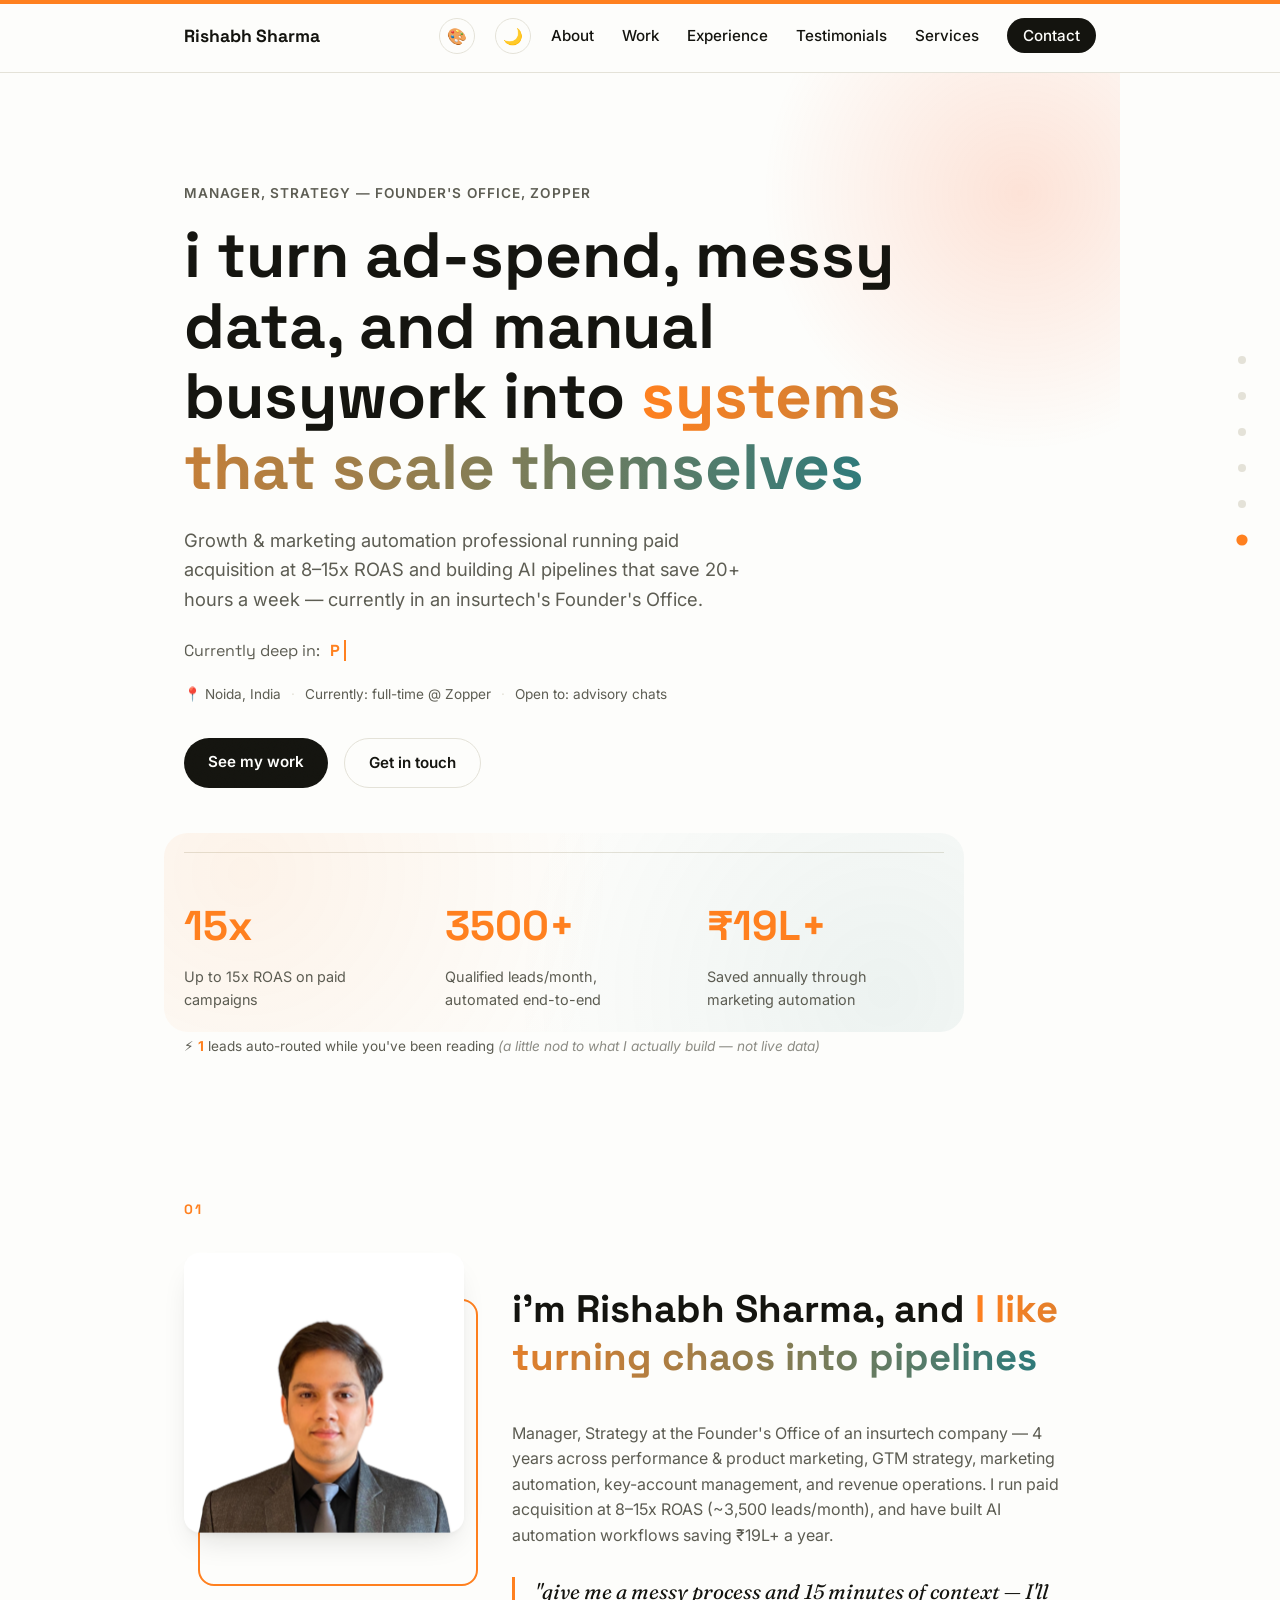
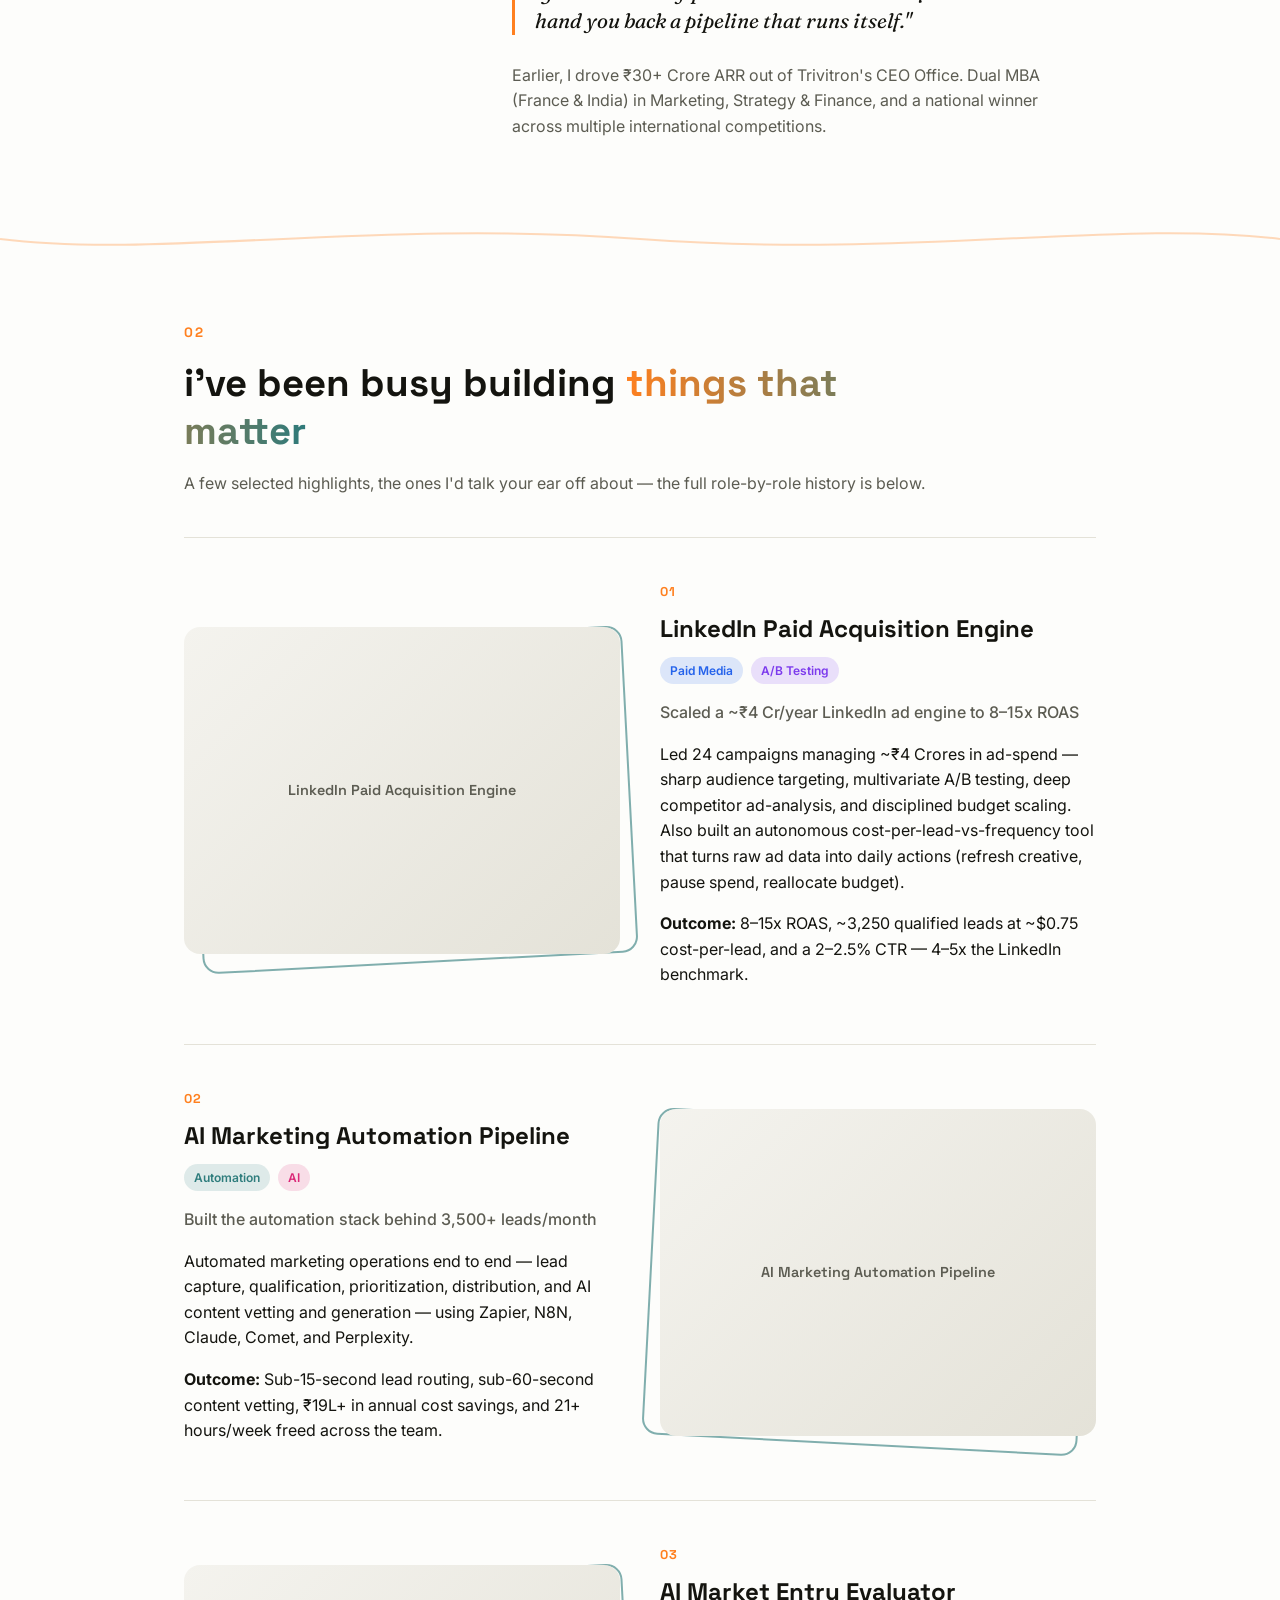
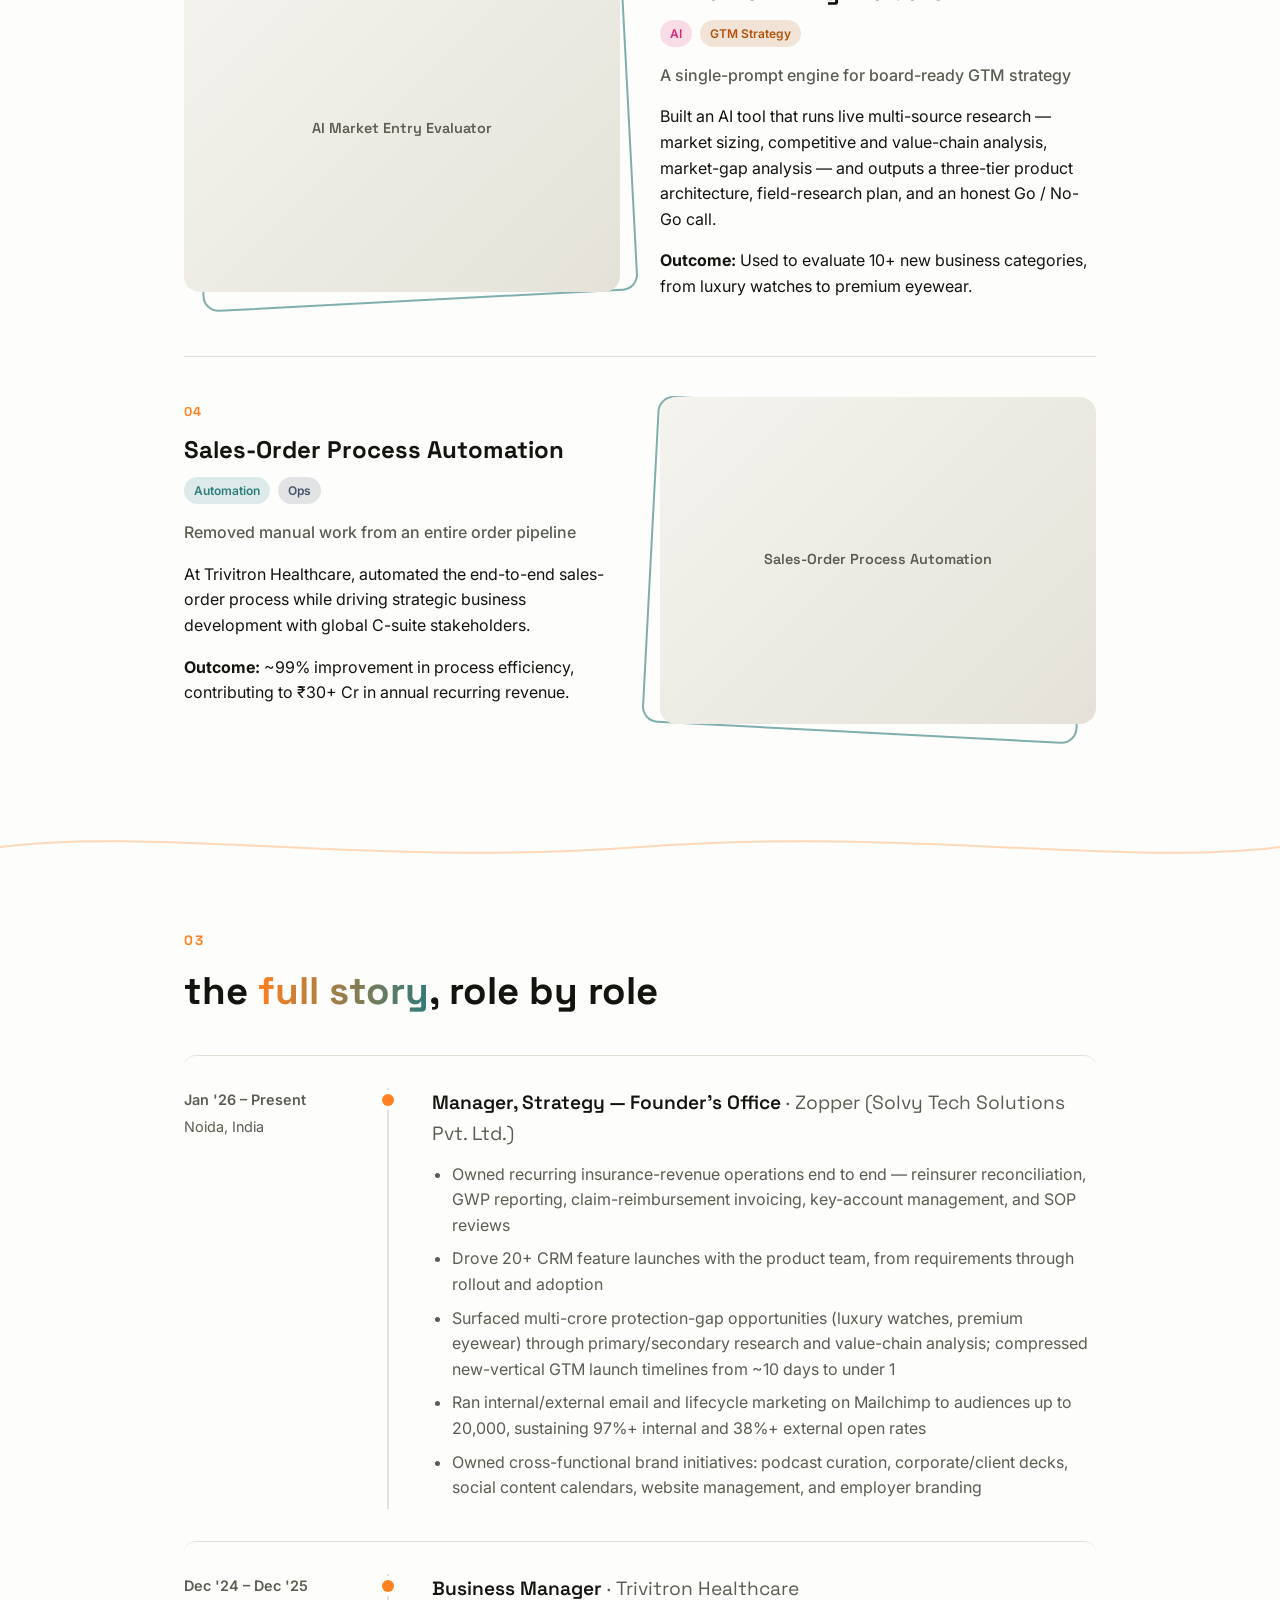
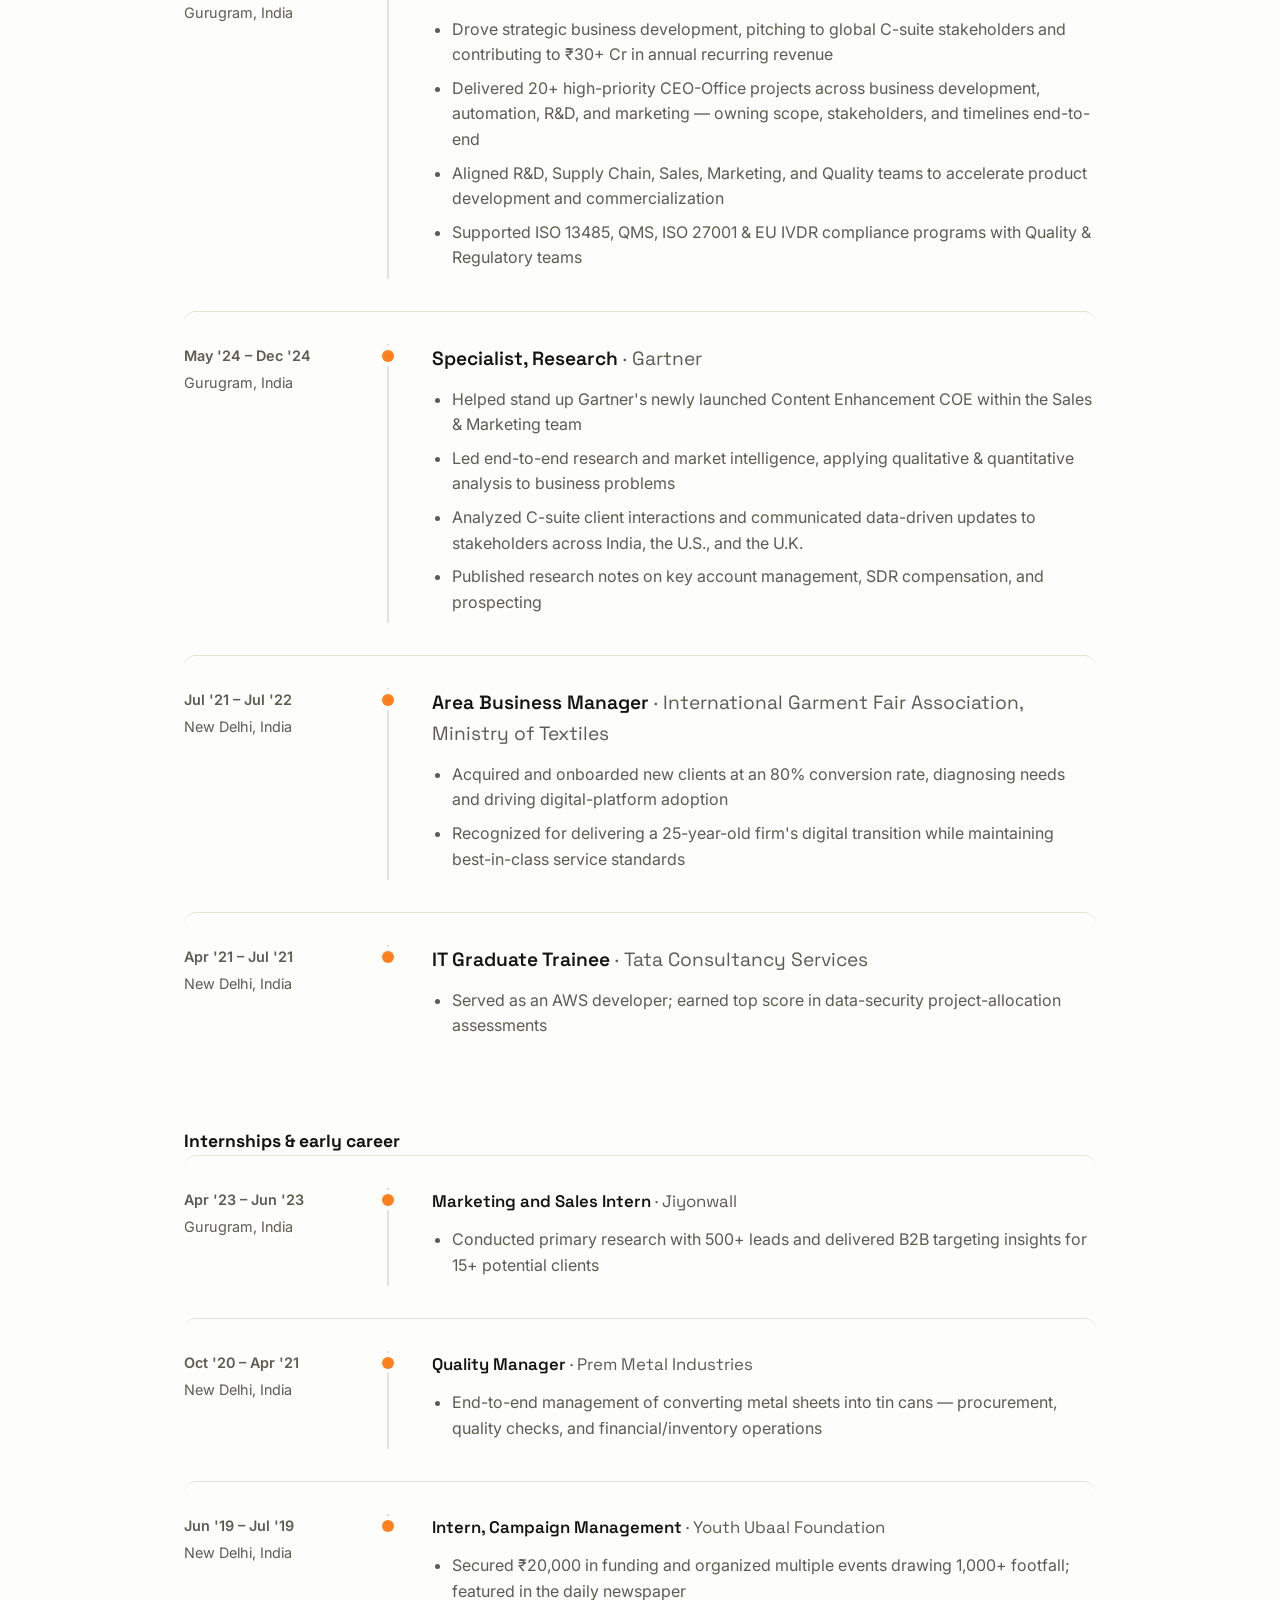
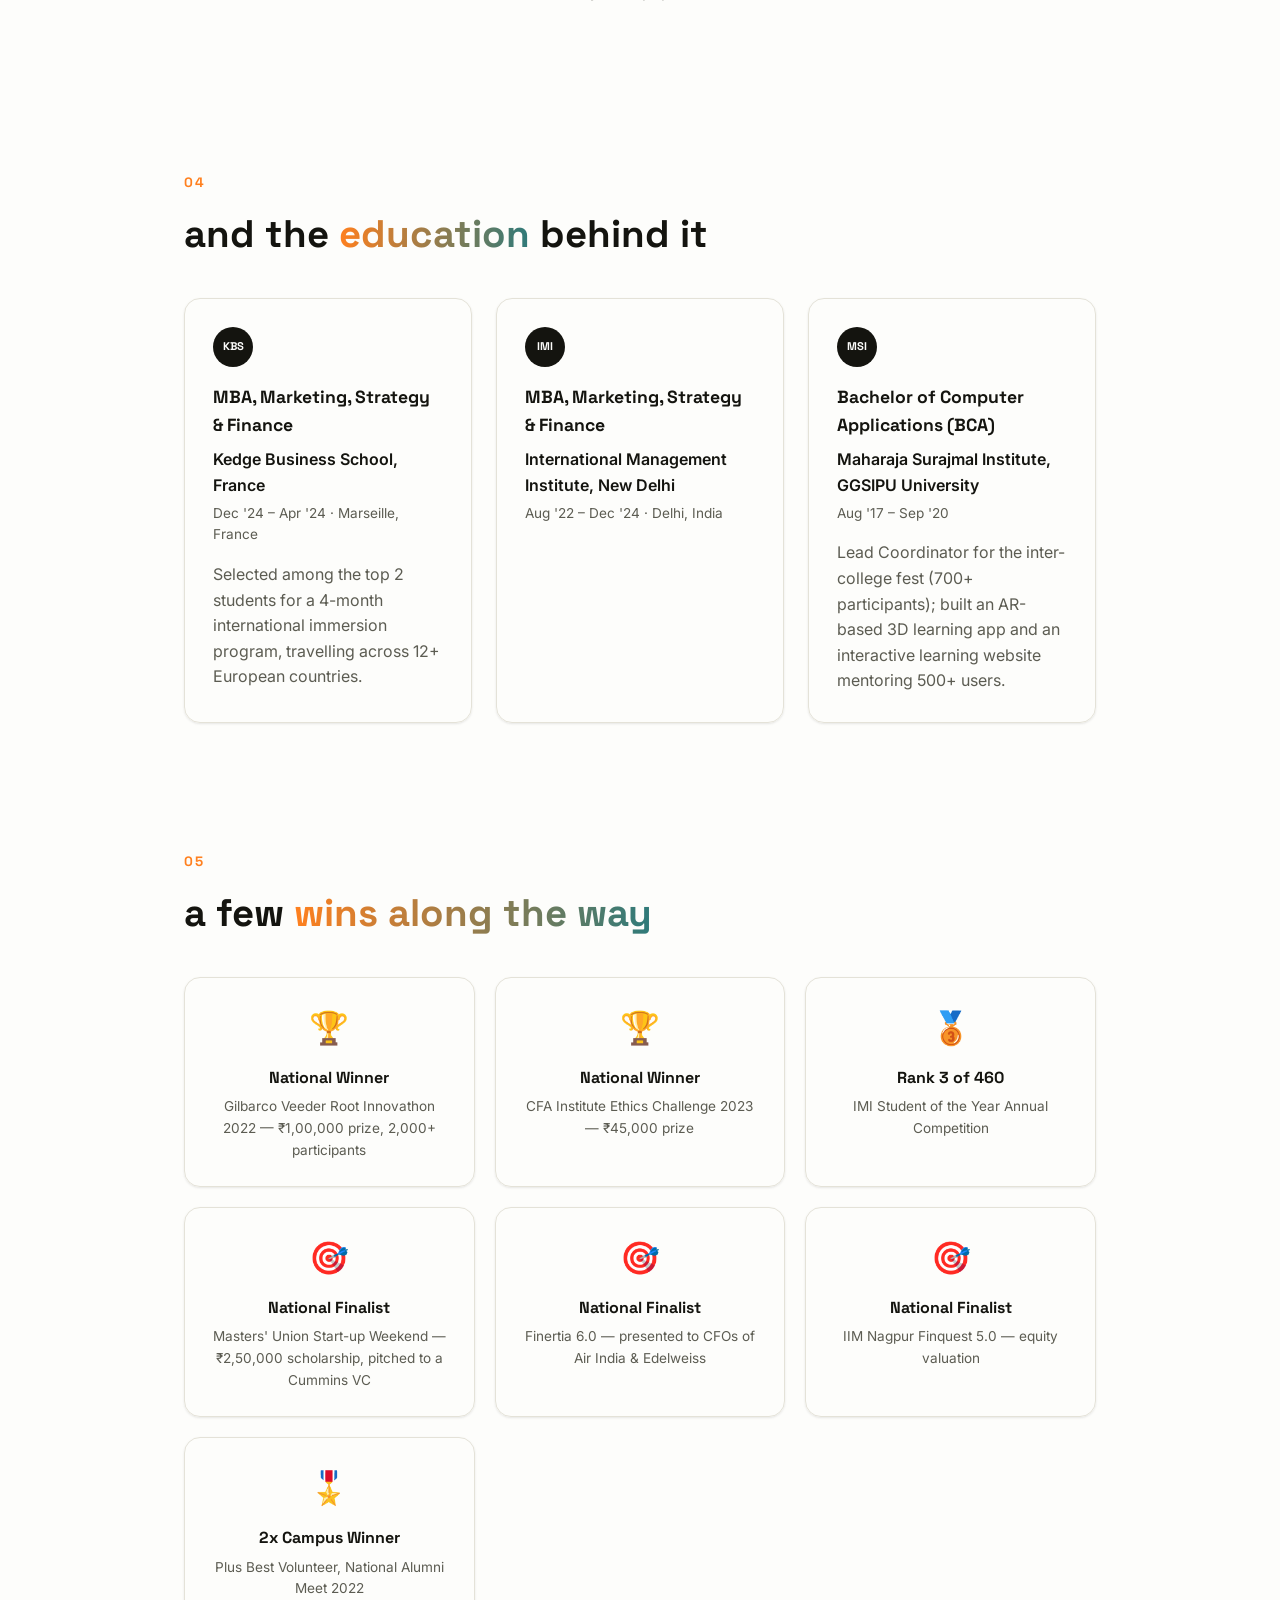
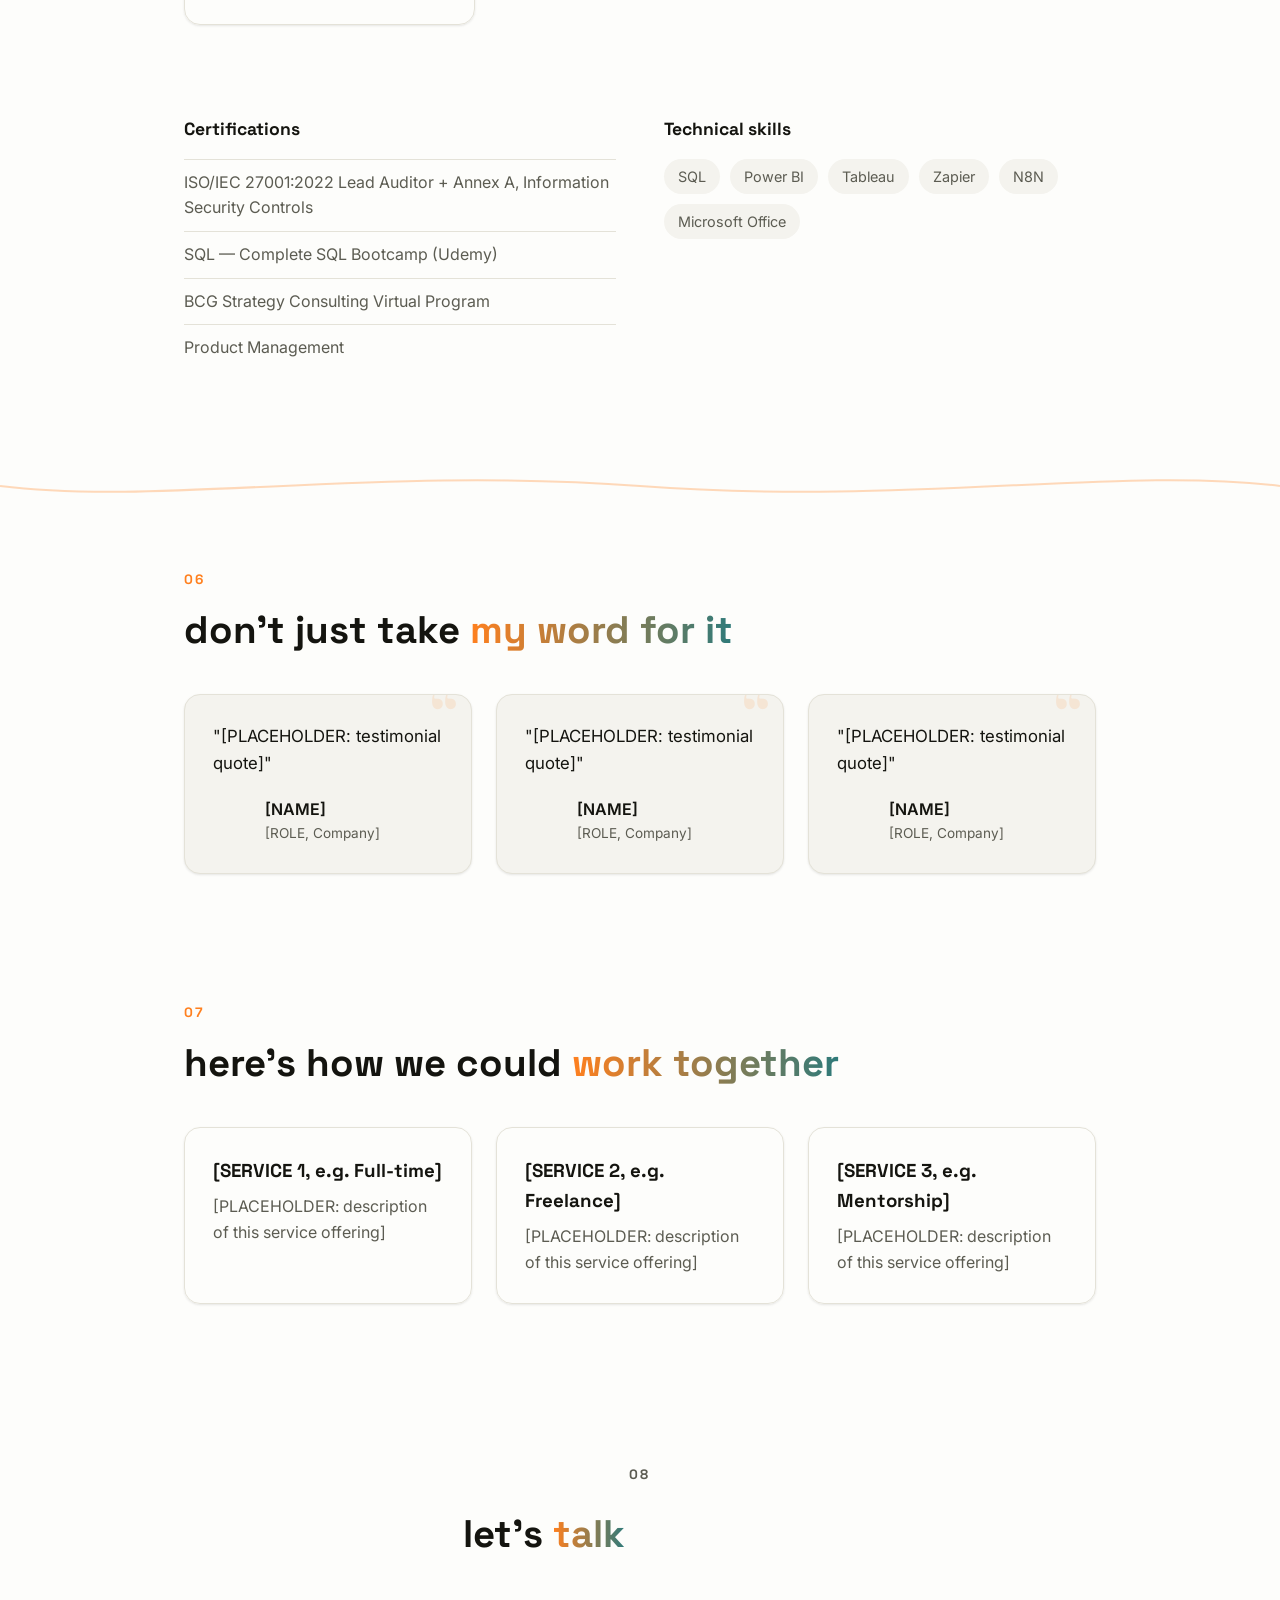
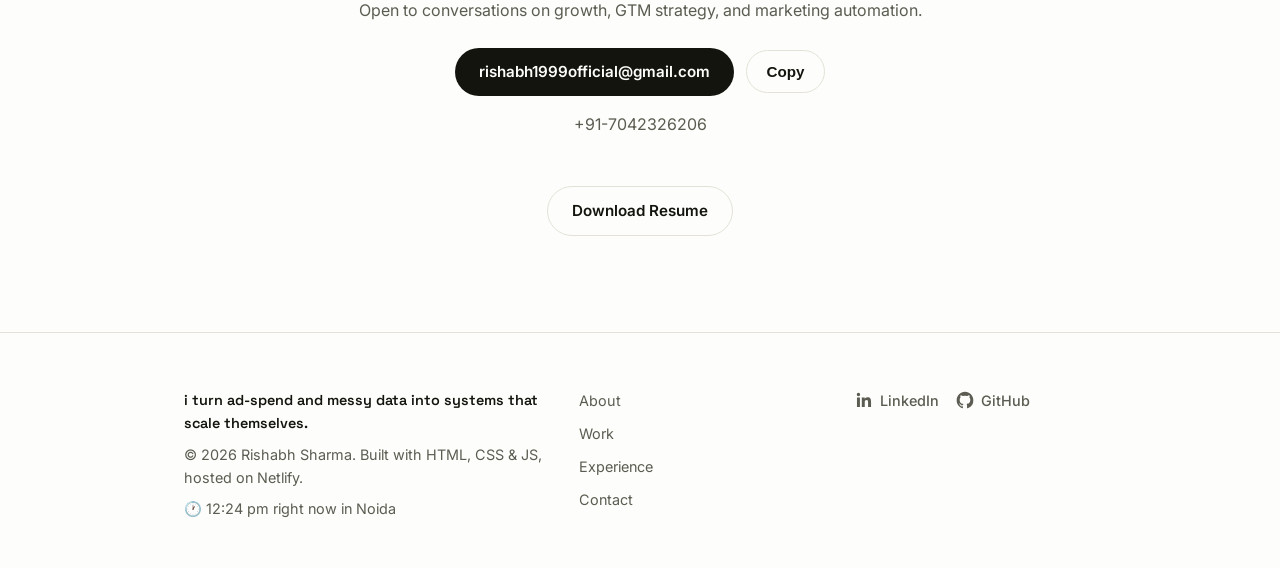
==== index.html @ 24f61a0f "30 more enhancements: mobile tap targets/backdrop/sticky CTA/carousels, desktop wide-layout/cursor-g" ====
<!DOCTYPE html>
<html lang="en">
<head>
  <meta charset="UTF-8" />
  <meta name="viewport" content="width=device-width, initial-scale=1.0" />
  <title>Rishabh Sharma — Manager, Strategy</title>
  <meta name="description" content="Growth & marketing automation professional — paid acquisition, GTM strategy, and AI automation pipelines." />
  <link rel="canonical" href="https://itisrishabhsharma.netlify.app/" />
  <meta name="theme-color" content="#14140f" />

  <meta property="og:type" content="website" />
  <meta property="og:title" content="Rishabh Sharma — Manager, Strategy" />
  <meta property="og:description" content="Growth & marketing automation professional — paid acquisition, GTM strategy, and AI automation pipelines." />
  <meta property="og:image" content="https://itisrishabhsharma.netlify.app/images/og-image.png" />
  <meta property="og:url" content="https://itisrishabhsharma.netlify.app/" />
  <meta name="twitter:card" content="summary_large_image" />
  <meta name="twitter:title" content="Rishabh Sharma — Manager, Strategy" />
  <meta name="twitter:description" content="Growth & marketing automation professional — paid acquisition, GTM strategy, and AI automation pipelines." />
  <meta name="twitter:image" content="https://itisrishabhsharma.netlify.app/images/og-image.png" />

  <link rel="icon" type="image/png" href="images/favicon.png" />
  <link rel="preconnect" href="https://fonts.googleapis.com" />
  <link rel="preconnect" href="https://fonts.gstatic.com" crossorigin />
  <link href="https://fonts.googleapis.com/css2?family=Space+Grotesk:wght@400;500;700&family=Inter:wght@400;500;600&family=Fraunces:ital,wght@1,500&display=swap" rel="stylesheet" />
  <link rel="stylesheet" href="css/styles.css" />

  <script type="application/ld+json">
  {
    "@context": "https://schema.org",
    "@type": "Person",
    "name": "Rishabh Sharma",
    "jobTitle": "Manager, Strategy",
    "url": "https://itisrishabhsharma.netlify.app/",
    "image": "https://itisrishabhsharma.netlify.app/images/profile.png",
    "email": "mailto:rishabh1999official@gmail.com",
    "sameAs": [
      "https://www.linkedin.com/in/itisrishabhsharma",
      "https://github.com/it-is-rishabhsharma"
    ],
    "worksFor": {
      "@type": "Organization",
      "name": "Zopper"
    },
    "alumniOf": [
      { "@type": "CollegeOrUniversity", "name": "Kedge Business School" },
      { "@type": "CollegeOrUniversity", "name": "International Management Institute, New Delhi" }
    ]
  }
  </script>
</head>
<body>
  <a href="#top" class="skip-link">Skip to content</a>
  <div class="brand-stripe" aria-hidden="true"></div>
  <div class="scroll-progress" id="scrollProgress"></div>
  <div class="nav-backdrop" id="navBackdrop"></div>
  <div class="toast" id="toast" role="status" aria-live="polite"></div>

  <nav class="side-nav" aria-label="Section shortcuts">
    <a href="#about" data-side-dot data-nav-link aria-label="About"><span></span></a>
    <a href="#work" data-side-dot data-nav-link aria-label="Work"><span></span></a>
    <a href="#experience" data-side-dot data-nav-link aria-label="Experience"><span></span></a>
    <a href="#testimonials" data-side-dot data-nav-link aria-label="Testimonials"><span></span></a>
    <a href="#services" data-side-dot data-nav-link aria-label="Services"><span></span></a>
    <a href="#contact" data-side-dot data-nav-link aria-label="Contact"><span></span></a>
  </nav>

  <header class="site-header">
    <nav class="nav container">
      <a href="#top" class="nav__logo">Rishabh Sharma</a>
      <div class="nav__right">
        <button class="palette-toggle" id="paletteToggle" aria-label="Switch color palette">🎨</button>
        <button class="theme-toggle" id="themeToggle" aria-label="Toggle dark mode">🌙</button>
        <button class="nav__toggle" id="navToggle" aria-label="Toggle menu" aria-expanded="false">
          <span></span><span></span><span></span>
        </button>
        <ul class="nav__links" id="navLinks">
          <li><a href="#about" data-nav-link data-preview="Who I am, in short">About</a></li>
          <li><a href="#work" data-nav-link data-preview="4 flagship case studies">Work</a></li>
          <li><a href="#experience" data-nav-link data-preview="Full role-by-role history">Experience</a></li>
          <li><a href="#testimonials" data-nav-link data-preview="What people say">Testimonials</a></li>
          <li><a href="#services" data-nav-link data-preview="How we could work together">Services</a></li>
          <li><a href="#contact" class="nav__cta" data-nav-link data-preview="Let's talk">Contact</a></li>
        </ul>
      </div>
    </nav>
  </header>

  <main id="top">
    <!-- HERO -->
    <section class="hero container">
      <div class="hero__blob" id="heroBlob" aria-hidden="true"></div>

      <p class="hero__eyebrow reveal">Manager, Strategy — Founder's Office, Zopper</p>
      <h1 class="hero__headline reveal">
        i turn ad-spend, messy data, and manual busywork into <span class="highlight">systems that scale themselves</span>
      </h1>
      <p class="hero__subtext reveal">Growth & marketing automation professional running paid acquisition at 8–15x ROAS and building AI pipelines that save 20+ hours a week — currently in an insurtech's Founder's Office.</p>

      <p class="hero__rotator reveal">
        <span class="hero__rotator-label">Currently deep in:</span>
        <span class="hero__rotator-word" id="rotatorWord">GTM Strategy</span>
      </p>

      <p class="quick-facts reveal">
        <span>📍 Noida, India</span>
        <span>Currently: full-time @ Zopper</span>
        <span>Open to: advisory chats</span>
      </p>

      <div class="hero__cta-row reveal">
        <a href="#work" class="btn btn--primary">See my work</a>
        <a href="#contact" class="btn btn--ghost">Get in touch</a>
      </div>

      <div class="stats reveal">
        <div class="stat-tile">
          <p class="stat-tile__value"><span data-count-to="15" data-prefix="" data-suffix="x">0x</span></p>
          <p class="stat-tile__label">Up to 15x ROAS on paid campaigns</p>
        </div>
        <div class="stat-tile">
          <p class="stat-tile__value"><span data-count-to="3500" data-prefix="" data-suffix="+">0+</span></p>
          <p class="stat-tile__label">Qualified leads/month, automated end-to-end</p>
        </div>
        <div class="stat-tile">
          <p class="stat-tile__value"><span data-count-to="19" data-prefix="₹" data-suffix="L+">₹0L+</span></p>
          <p class="stat-tile__label">Saved annually through marketing automation</p>
        </div>
      </div>

      <p class="live-counter reveal">⚡ <span id="liveCounterValue">0</span> leads auto-routed while you've been reading <span class="live-counter__note">(a little nod to what I actually build — not live data)</span></p>
    </section>

    <!-- ABOUT -->
    <section id="about" class="about container">
      <p class="section-number reveal">01</p>
      <div class="about__photo reveal">
        <img src="images/profile.png" alt="Rishabh Sharma" fetchpriority="high" />
      </div>
      <div class="about__text reveal">
        <h2 class="section-heading">i'm Rishabh Sharma, and <span class="highlight">I like turning chaos into pipelines</span></h2>
        <p>Manager, Strategy at the Founder's Office of an insurtech company — 4 years across performance & product marketing, GTM strategy, marketing automation, key-account management, and revenue operations. I run paid acquisition at 8–15x ROAS (~3,500 leads/month), and have built AI automation workflows saving ₹19L+ a year.</p>
        <blockquote class="pull-quote">"give me a messy process and 15 minutes of context — I'll hand you back a pipeline that runs itself."</blockquote>
        <p>Earlier, I drove ₹30+ Crore ARR out of Trivitron's CEO Office. Dual MBA (France & India) in Marketing, Strategy & Finance, and a national winner across multiple international competitions.</p>
      </div>
    </section>

    <div class="section-divider" aria-hidden="true">
      <svg viewBox="0 0 1200 40" preserveAspectRatio="none"><path d="M0,20 C150,40 350,0 600,20 C850,40 1050,0 1200,20" /></svg>
    </div>

    <!-- CASE STUDIES / WORK -->
    <section id="work" class="work container">
      <p class="section-number reveal">02</p>
      <h2 class="section-heading reveal">i've been busy building <span class="highlight">things that matter</span></h2>
      <p class="section-lead reveal">A few selected highlights, the ones I'd talk your ear off about — the full role-by-role history is below.</p>

      <article class="case-study reveal">
        <div class="case-study__media">
          <div class="media-placeholder" data-label="LinkedIn Paid Acquisition Engine">
            <img class="js-fallback-img" src="images/project-placeholder-1.jpg" alt="LinkedIn Paid Acquisition Engine" loading="lazy" decoding="async" />
          </div>
        </div>
        <div class="case-study__body">
          <span class="case-study__index">01</span>
          <h3>LinkedIn Paid Acquisition Engine</h3>
          <div class="case-study__tags">
            <span class="tag tag--paid-media">Paid Media</span>
            <span class="tag tag--testing">A/B Testing</span>
          </div>
          <p class="case-study__summary">Scaled a ~₹4 Cr/year LinkedIn ad engine to 8–15x ROAS</p>
          <p>Led 24 campaigns managing ~₹4 Crores in ad-spend — sharp audience targeting, multivariate A/B testing, deep competitor ad-analysis, and disciplined budget scaling. Also built an autonomous cost-per-lead-vs-frequency tool that turns raw ad data into daily actions (refresh creative, pause spend, reallocate budget).</p>
          <p class="case-study__outcome"><strong>Outcome:</strong> 8–15x ROAS, ~3,250 qualified leads at ~$0.75 cost-per-lead, and a 2–2.5% CTR — 4–5x the LinkedIn benchmark.</p>
        </div>
      </article>

      <article class="case-study case-study--reverse reveal">
        <div class="case-study__media">
          <div class="media-placeholder" data-label="AI Marketing Automation Pipeline">
            <img class="js-fallback-img" src="images/project-placeholder-2.jpg" alt="AI Marketing Automation Pipeline" loading="lazy" decoding="async" />
          </div>
        </div>
        <div class="case-study__body">
          <span class="case-study__index">02</span>
          <h3>AI Marketing Automation Pipeline</h3>
          <div class="case-study__tags">
            <span class="tag tag--automation">Automation</span>
            <span class="tag tag--ai">AI</span>
          </div>
          <p class="case-study__summary">Built the automation stack behind 3,500+ leads/month</p>
          <p>Automated marketing operations end to end — lead capture, qualification, prioritization, distribution, and AI content vetting and generation — using Zapier, N8N, Claude, Comet, and Perplexity.</p>
          <p class="case-study__outcome"><strong>Outcome:</strong> Sub-15-second lead routing, sub-60-second content vetting, ₹19L+ in annual cost savings, and 21+ hours/week freed across the team.</p>
        </div>
      </article>

      <article class="case-study reveal">
        <div class="case-study__media">
          <div class="media-placeholder" data-label="AI Market Entry Evaluator">
            <img class="js-fallback-img" src="images/project-placeholder-3.jpg" alt="AI Market Entry Evaluator" loading="lazy" decoding="async" />
          </div>
        </div>
        <div class="case-study__body">
          <span class="case-study__index">03</span>
          <h3>AI Market Entry Evaluator</h3>
          <div class="case-study__tags">
            <span class="tag tag--ai">AI</span>
            <span class="tag tag--gtm">GTM Strategy</span>
          </div>
          <p class="case-study__summary">A single-prompt engine for board-ready GTM strategy</p>
          <p>Built an AI tool that runs live multi-source research — market sizing, competitive and value-chain analysis, market-gap analysis — and outputs a three-tier product architecture, field-research plan, and an honest Go / No-Go call.</p>
          <p class="case-study__outcome"><strong>Outcome:</strong> Used to evaluate 10+ new business categories, from luxury watches to premium eyewear.</p>
        </div>
      </article>

      <article class="case-study case-study--reverse reveal">
        <div class="case-study__media">
          <div class="media-placeholder" data-label="Sales-Order Process Automation">
            <img class="js-fallback-img" src="images/project-placeholder-4.jpg" alt="Sales-Order Process Automation" loading="lazy" decoding="async" />
          </div>
        </div>
        <div class="case-study__body">
          <span class="case-study__index">04</span>
          <h3>Sales-Order Process Automation</h3>
          <div class="case-study__tags">
            <span class="tag tag--automation">Automation</span>
            <span class="tag tag--ops">Ops</span>
          </div>
          <p class="case-study__summary">Removed manual work from an entire order pipeline</p>
          <p>At Trivitron Healthcare, automated the end-to-end sales-order process while driving strategic business development with global C-suite stakeholders.</p>
          <p class="case-study__outcome"><strong>Outcome:</strong> ~99% improvement in process efficiency, contributing to ₹30+ Cr in annual recurring revenue.</p>
        </div>
      </article>

      <!-- Duplicate the <article class="case-study"> block above for each additional project. Add real screenshots to images/ when ready — the img src attributes above already point to project-placeholder-1 through -4.jpg -->
    </section>

    <div class="section-divider section-divider--flip" aria-hidden="true">
      <svg viewBox="0 0 1200 40" preserveAspectRatio="none"><path d="M0,20 C150,40 350,0 600,20 C850,40 1050,0 1200,20" /></svg>
    </div>

    <!-- EXPERIENCE -->
    <section id="experience" class="experience container">
      <p class="section-number reveal">03</p>
      <h2 class="section-heading reveal">the <span class="highlight">full story</span>, role by role</h2>

      <div class="timeline">
        <div class="timeline__item reveal">
          <div class="timeline__meta">
            <p class="timeline__dates">Jan '26 – Present</p>
            <p class="timeline__location">Noida, India</p>
          </div>
          <div class="timeline__track"><span class="timeline__dot"></span></div>
          <div class="timeline__body">
            <h3>Manager, Strategy — Founder's Office <span class="timeline__company">· Zopper (Solvy Tech Solutions Pvt. Ltd.)</span></h3>
            <ul>
              <li>Owned recurring insurance-revenue operations end to end — reinsurer reconciliation, GWP reporting, claim-reimbursement invoicing, key-account management, and SOP reviews</li>
              <li>Drove 20+ CRM feature launches with the product team, from requirements through rollout and adoption</li>
              <li>Surfaced multi-crore protection-gap opportunities (luxury watches, premium eyewear) through primary/secondary research and value-chain analysis; compressed new-vertical GTM launch timelines from ~10 days to under 1</li>
              <li>Ran internal/external email and lifecycle marketing on Mailchimp to audiences up to 20,000, sustaining 97%+ internal and 38%+ external open rates</li>
              <li>Owned cross-functional brand initiatives: podcast curation, corporate/client decks, social content calendars, website management, and employer branding</li>
            </ul>
          </div>
        </div>

        <div class="timeline__item reveal">
          <div class="timeline__meta">
            <p class="timeline__dates">Dec '24 – Dec '25</p>
            <p class="timeline__location">Gurugram, India</p>
          </div>
          <div class="timeline__track"><span class="timeline__dot"></span></div>
          <div class="timeline__body">
            <h3>Business Manager <span class="timeline__company">· Trivitron Healthcare</span></h3>
            <ul>
              <li>Drove strategic business development, pitching to global C-suite stakeholders and contributing to ₹30+ Cr in annual recurring revenue</li>
              <li>Delivered 20+ high-priority CEO-Office projects across business development, automation, R&D, and marketing — owning scope, stakeholders, and timelines end-to-end</li>
              <li>Aligned R&D, Supply Chain, Sales, Marketing, and Quality teams to accelerate product development and commercialization</li>
              <li>Supported ISO 13485, QMS, ISO 27001 & EU IVDR compliance programs with Quality & Regulatory teams</li>
            </ul>
          </div>
        </div>

        <div class="timeline__item reveal">
          <div class="timeline__meta">
            <p class="timeline__dates">May '24 – Dec '24</p>
            <p class="timeline__location">Gurugram, India</p>
          </div>
          <div class="timeline__track"><span class="timeline__dot"></span></div>
          <div class="timeline__body">
            <h3>Specialist, Research <span class="timeline__company">· Gartner</span></h3>
            <ul>
              <li>Helped stand up Gartner's newly launched Content Enhancement COE within the Sales & Marketing team</li>
              <li>Led end-to-end research and market intelligence, applying qualitative & quantitative analysis to business problems</li>
              <li>Analyzed C-suite client interactions and communicated data-driven updates to stakeholders across India, the U.S., and the U.K.</li>
              <li>Published research notes on key account management, SDR compensation, and prospecting</li>
            </ul>
          </div>
        </div>

        <div class="timeline__item reveal">
          <div class="timeline__meta">
            <p class="timeline__dates">Jul '21 – Jul '22</p>
            <p class="timeline__location">New Delhi, India</p>
          </div>
          <div class="timeline__track"><span class="timeline__dot"></span></div>
          <div class="timeline__body">
            <h3>Area Business Manager <span class="timeline__company">· International Garment Fair Association, Ministry of Textiles</span></h3>
            <ul>
              <li>Acquired and onboarded new clients at an 80% conversion rate, diagnosing needs and driving digital-platform adoption</li>
              <li>Recognized for delivering a 25-year-old firm's digital transition while maintaining best-in-class service standards</li>
            </ul>
          </div>
        </div>

        <div class="timeline__item reveal">
          <div class="timeline__meta">
            <p class="timeline__dates">Apr '21 – Jul '21</p>
            <p class="timeline__location">New Delhi, India</p>
          </div>
          <div class="timeline__track"><span class="timeline__dot"></span></div>
          <div class="timeline__body">
            <h3>IT Graduate Trainee <span class="timeline__company">· Tata Consultancy Services</span></h3>
            <ul>
              <li>Served as an AWS developer; earned top score in data-security project-allocation assessments</li>
            </ul>
          </div>
        </div>
      </div>

      <h3 class="timeline__subheading reveal">Internships & early career</h3>
      <div class="timeline timeline--compact">
        <div class="timeline__item reveal">
          <div class="timeline__meta">
            <p class="timeline__dates">Apr '23 – Jun '23</p>
            <p class="timeline__location">Gurugram, India</p>
          </div>
          <div class="timeline__track"><span class="timeline__dot"></span></div>
          <div class="timeline__body">
            <h3>Marketing and Sales Intern <span class="timeline__company">· Jiyonwall</span></h3>
            <ul>
              <li>Conducted primary research with 500+ leads and delivered B2B targeting insights for 15+ potential clients</li>
            </ul>
          </div>
        </div>

        <div class="timeline__item reveal">
          <div class="timeline__meta">
            <p class="timeline__dates">Oct '20 – Apr '21</p>
            <p class="timeline__location">New Delhi, India</p>
          </div>
          <div class="timeline__track"><span class="timeline__dot"></span></div>
          <div class="timeline__body">
            <h3>Quality Manager <span class="timeline__company">· Prem Metal Industries</span></h3>
            <ul>
              <li>End-to-end management of converting metal sheets into tin cans — procurement, quality checks, and financial/inventory operations</li>
            </ul>
          </div>
        </div>

        <div class="timeline__item reveal">
          <div class="timeline__meta">
            <p class="timeline__dates">Jun '19 – Jul '19</p>
            <p class="timeline__location">New Delhi, India</p>
          </div>
          <div class="timeline__track"><span class="timeline__dot"></span></div>
          <div class="timeline__body">
            <h3>Intern, Campaign Management <span class="timeline__company">· Youth Ubaal Foundation</span></h3>
            <ul>
              <li>Secured ₹20,000 in funding and organized multiple events drawing 1,000+ footfall; featured in the daily newspaper</li>
            </ul>
          </div>
        </div>
      </div>
    </section>

    <!-- EDUCATION -->
    <section id="education" class="education container">
      <p class="section-number reveal">04</p>
      <h2 class="section-heading reveal">and the <span class="highlight">education</span> behind it</h2>
      <div class="education__grid">
        <div class="education-card reveal">
          <span class="education-card__crest">KBS</span>
          <h3>MBA, Marketing, Strategy & Finance</h3>
          <p class="education-card__school">Kedge Business School, France</p>
          <p class="education-card__dates">Dec '24 – Apr '24 · Marseille, France</p>
          <p>Selected among the top 2 students for a 4-month international immersion program, travelling across 12+ European countries.</p>
        </div>
        <div class="education-card reveal">
          <span class="education-card__crest">IMI</span>
          <h3>MBA, Marketing, Strategy & Finance</h3>
          <p class="education-card__school">International Management Institute, New Delhi</p>
          <p class="education-card__dates">Aug '22 – Dec '24 · Delhi, India</p>
        </div>
        <div class="education-card reveal">
          <span class="education-card__crest">MSI</span>
          <h3>Bachelor of Computer Applications (BCA)</h3>
          <p class="education-card__school">Maharaja Surajmal Institute, GGSIPU University</p>
          <p class="education-card__dates">Aug '17 – Sep '20</p>
          <p>Lead Coordinator for the inter-college fest (700+ participants); built an AR-based 3D learning app and an interactive learning website mentoring 500+ users.</p>
        </div>
      </div>
    </section>

    <!-- ACHIEVEMENTS & CERTIFICATIONS -->
    <section id="achievements" class="achievements container">
      <p class="section-number reveal">05</p>
      <h2 class="section-heading reveal">a few <span class="highlight">wins along the way</span></h2>

      <div class="badge-grid">
        <div class="badge-card reveal">
          <span class="badge-card__icon">🏆</span>
          <p class="badge-card__title">National Winner</p>
          <p class="badge-card__desc">Gilbarco Veeder Root Innovathon 2022 — ₹1,00,000 prize, 2,000+ participants</p>
        </div>
        <div class="badge-card reveal">
          <span class="badge-card__icon">🏆</span>
          <p class="badge-card__title">National Winner</p>
          <p class="badge-card__desc">CFA Institute Ethics Challenge 2023 — ₹45,000 prize</p>
        </div>
        <div class="badge-card reveal">
          <span class="badge-card__icon">🥉</span>
          <p class="badge-card__title">Rank 3 of 460</p>
          <p class="badge-card__desc">IMI Student of the Year Annual Competition</p>
        </div>
        <div class="badge-card reveal">
          <span class="badge-card__icon">🎯</span>
          <p class="badge-card__title">National Finalist</p>
          <p class="badge-card__desc">Masters' Union Start-up Weekend — ₹2,50,000 scholarship, pitched to a Cummins VC</p>
        </div>
        <div class="badge-card reveal">
          <span class="badge-card__icon">🎯</span>
          <p class="badge-card__title">National Finalist</p>
          <p class="badge-card__desc">Finertia 6.0 — presented to CFOs of Air India & Edelweiss</p>
        </div>
        <div class="badge-card reveal">
          <span class="badge-card__icon">🎯</span>
          <p class="badge-card__title">National Finalist</p>
          <p class="badge-card__desc">IIM Nagpur Finquest 5.0 — equity valuation</p>
        </div>
        <div class="badge-card reveal">
          <span class="badge-card__icon">🎖️</span>
          <p class="badge-card__title">2x Campus Winner</p>
          <p class="badge-card__desc">Plus Best Volunteer, National Alumni Meet 2022</p>
        </div>
      </div>
      <p class="achievements__scores reveal">CAT: 92.44 percentile &nbsp;·&nbsp; NMAT: 241/360</p>

      <div class="achievements__grid achievements__grid--certs">
        <div class="reveal">
          <h3>Certifications</h3>
          <ul class="plain-list">
            <li>ISO/IEC 27001:2022 Lead Auditor + Annex A, Information Security Controls</li>
            <li>SQL — Complete SQL Bootcamp (Udemy)</li>
            <li>BCG Strategy Consulting Virtual Program</li>
            <li>Product Management</li>
          </ul>
        </div>
        <div class="reveal">
          <h3>Technical skills</h3>
          <ul class="plain-list plain-list--inline">
            <li>SQL</li><li>Power BI</li><li>Tableau</li><li>Zapier</li><li>N8N</li><li>Microsoft Office</li>
          </ul>
        </div>
      </div>
    </section>

    <div class="section-divider" aria-hidden="true">
      <svg viewBox="0 0 1200 40" preserveAspectRatio="none"><path d="M0,20 C150,40 350,0 600,20 C850,40 1050,0 1200,20" /></svg>
    </div>

    <!-- TESTIMONIALS -->
    <section id="testimonials" class="testimonials container">
      <p class="section-number reveal">06</p>
      <h2 class="section-heading reveal">don't just take <span class="highlight">my word for it</span></h2>
      <div class="testimonials__grid">
        <div class="testimonial-card reveal">
          <p class="testimonial-card__quote">"[PLACEHOLDER: testimonial quote]"</p>
          <div class="testimonial-card__author">
            <img class="js-fallback-img" src="images/avatar-placeholder-1.jpg" alt="[NAME]" loading="lazy" decoding="async" />
            <div>
              <p class="testimonial-card__name">[NAME]</p>
              <p class="testimonial-card__role">[ROLE, Company]</p>
            </div>
          </div>
        </div>
        <div class="testimonial-card reveal">
          <p class="testimonial-card__quote">"[PLACEHOLDER: testimonial quote]"</p>
          <div class="testimonial-card__author">
            <img class="js-fallback-img" src="images/avatar-placeholder-2.jpg" alt="[NAME]" loading="lazy" decoding="async" />
            <div>
              <p class="testimonial-card__name">[NAME]</p>
              <p class="testimonial-card__role">[ROLE, Company]</p>
            </div>
          </div>
        </div>
        <div class="testimonial-card reveal">
          <p class="testimonial-card__quote">"[PLACEHOLDER: testimonial quote]"</p>
          <div class="testimonial-card__author">
            <img class="js-fallback-img" src="images/avatar-placeholder-3.jpg" alt="[NAME]" loading="lazy" decoding="async" />
            <div>
              <p class="testimonial-card__name">[NAME]</p>
              <p class="testimonial-card__role">[ROLE, Company]</p>
            </div>
          </div>
        </div>
        <!-- Duplicate .testimonial-card for each additional testimonial -->
      </div>
    </section>

    <!-- SERVICES (delete this section if N/A) -->
    <section id="services" class="services container">
      <p class="section-number reveal">07</p>
      <h2 class="section-heading reveal">here's how we could <span class="highlight">work together</span></h2>
      <div class="services__grid">
        <div class="service-card reveal">
          <h3>[SERVICE 1, e.g. Full-time]</h3>
          <p>[PLACEHOLDER: description of this service offering]</p>
        </div>
        <div class="service-card reveal">
          <h3>[SERVICE 2, e.g. Freelance]</h3>
          <p>[PLACEHOLDER: description of this service offering]</p>
        </div>
        <div class="service-card reveal">
          <h3>[SERVICE 3, e.g. Mentorship]</h3>
          <p>[PLACEHOLDER: description of this service offering]</p>
        </div>
      </div>
    </section>

    <!-- CONTACT -->
    <section id="contact" class="contact container">
      <p class="section-number reveal">08</p>
      <h2 class="section-heading reveal">let's <span class="highlight">talk</span></h2>
      <p class="reveal">Open to conversations on growth, GTM strategy, and marketing automation.</p>
      <div class="contact__actions reveal">
        <a href="mailto:rishabh1999official@gmail.com" class="btn btn--primary" id="contactEmail">rishabh1999official@gmail.com</a>
        <button class="copy-btn" id="copyEmailBtn" type="button" aria-label="Copy email address" data-email="rishabh1999official@gmail.com">Copy</button>
      </div>
      <p class="reveal" style="margin-top: 16px;">+91-7042326206</p>
      <a href="resume.pdf" class="btn btn--ghost reveal" style="margin-top: 24px;" download>Download Resume</a>
    </section>
  </main>

  <footer class="site-footer">
    <div class="container site-footer__grid">
      <div class="site-footer__brand">
        <p class="site-footer__tagline" id="footerTagline">i turn ad-spend and messy data into systems that scale themselves.</p>
        <p>&copy; <span id="year"></span> Rishabh Sharma. Built with HTML, CSS &amp; JS, hosted on Netlify.</p>
        <p class="footer-clock">🕐 <span id="footerClock">--:--</span> right now in Noida</p>
      </div>
      <ul class="site-footer__links">
        <li><a href="#about" data-nav-link>About</a></li>
        <li><a href="#work" data-nav-link>Work</a></li>
        <li><a href="#experience" data-nav-link>Experience</a></li>
        <li><a href="#contact" data-nav-link>Contact</a></li>
      </ul>
      <ul class="social-links">
        <li>
          <a href="https://www.linkedin.com/in/itisrishabhsharma" target="_blank" rel="noopener" aria-label="LinkedIn">
            <svg viewBox="0 0 24 24" width="20" height="20" fill="currentColor" aria-hidden="true"><path d="M20.45 20.45h-3.55v-5.57c0-1.33-.02-3.03-1.85-3.03-1.85 0-2.14 1.44-2.14 2.94v5.66H9.36V9h3.41v1.56h.05c.48-.9 1.64-1.85 3.38-1.85 3.6 0 4.27 2.37 4.27 5.46v6.28zM5.34 7.43a2.06 2.06 0 1 1 0-4.12 2.06 2.06 0 0 1 0 4.12zM7.12 20.45H3.56V9h3.56v11.45z"/></svg>
            <span>LinkedIn</span>
          </a>
        </li>
        <li>
          <a href="https://github.com/it-is-rishabhsharma" target="_blank" rel="noopener" aria-label="GitHub">
            <svg viewBox="0 0 24 24" width="20" height="20" fill="currentColor" aria-hidden="true"><path d="M12 2C6.48 2 2 6.58 2 12.25c0 4.5 2.87 8.32 6.84 9.67.5.1.68-.22.68-.49 0-.24-.01-1.05-.01-1.9-2.78.62-3.37-1.19-3.37-1.19-.45-1.18-1.11-1.49-1.11-1.49-.9-.63.07-.62.07-.62 1 .07 1.53 1.05 1.53 1.05.89 1.55 2.34 1.1 2.91.84.09-.66.34-1.1.62-1.35-2.22-.26-4.55-1.14-4.55-5.06 0-1.12.39-2.03 1.03-2.75-.1-.26-.45-1.31.1-2.73 0 0 .84-.28 2.75 1.05a9.4 9.4 0 0 1 5 0c1.91-1.33 2.75-1.05 2.75-1.05.55 1.42.2 2.47.1 2.73.64.72 1.03 1.63 1.03 2.75 0 3.93-2.34 4.8-4.57 5.05.36.32.68.94.68 1.9 0 1.37-.01 2.48-.01 2.82 0 .27.18.6.69.49A10.02 10.02 0 0 0 22 12.25C22 6.58 17.52 2 12 2z"/></svg>
            <span>GitHub</span>
          </a>
        </li>
      </ul>
    </div>
  </footer>

  <a href="#top" class="back-to-top" id="backToTop" aria-label="Back to top">↑</a>

  <div class="mobile-cta-bar">
    <a href="#contact" class="btn btn--primary">Get in touch</a>
    <a href="resume.pdf" class="btn btn--ghost" download>Resume</a>
  </div>

  <script src="js/script.js"></script>
</body>
</html>
---- css/styles.css ----
:root {
  --color-bg: #fdfdfb;
  --color-text: #14140f;
  --color-muted: #5c5c52;
  --color-accent: #ff5a1f;
  --color-accent-2: #2f7d7d;
  --color-card: #f4f3ee;
  --color-border: #e4e2d8;
  --font-display: "Space Grotesk", "Inter", system-ui, sans-serif;
  --font-body: "Inter", system-ui, sans-serif;
  --font-serif: "Fraunces", Georgia, serif;
  --container-width: 960px;
  --shadow-sm: 0 1px 3px rgba(20, 20, 15, 0.06), 0 1px 2px rgba(20, 20, 15, 0.04);
  --shadow-md: 0 16px 32px -12px rgba(20, 20, 15, 0.16), 0 4px 10px -4px rgba(20, 20, 15, 0.08);
  --space-xs: 16px;
  --space-sm: 24px;
  --space-md: 40px;
  --space-lg: 64px;
  --space-xl: 96px;
}

@media (prefers-color-scheme: dark) {
  :root {
    --color-bg: #131320;
    --color-text: #f4f3ee;
    --color-muted: #a9a89e;
    --color-accent-2: #4fb3b3;
    --color-card: #1e1e18;
    --color-border: #33332a;
    --shadow-sm: 0 1px 3px rgba(0, 0, 0, 0.3), 0 1px 2px rgba(0, 0, 0, 0.2);
    --shadow-md: 0 16px 32px -12px rgba(0, 0, 0, 0.5), 0 4px 10px -4px rgba(0, 0, 0, 0.3);
  }
}

:root[data-theme="dark"] {
  --color-bg: #14140f;
  --color-text: #f4f3ee;
  --color-muted: #a9a89e;
  --color-accent-2: #4fb3b3;
  --color-card: #1e1e18;
  --color-border: #33332a;
  --shadow-sm: 0 1px 3px rgba(0, 0, 0, 0.3), 0 1px 2px rgba(0, 0, 0, 0.2);
  --shadow-md: 0 16px 32px -12px rgba(0, 0, 0, 0.5), 0 4px 10px -4px rgba(0, 0, 0, 0.3);
}

:root[data-theme="light"] {
  --color-bg: #fdfdfb;
  --color-text: #14140f;
  --color-muted: #5c5c52;
  --color-accent-2: #2f7d7d;
  --color-card: #f4f3ee;
  --color-border: #e4e2d8;
  --shadow-sm: 0 1px 3px rgba(20, 20, 15, 0.06), 0 1px 2px rgba(20, 20, 15, 0.04);
  --shadow-md: 0 16px 32px -12px rgba(20, 20, 15, 0.16), 0 4px 10px -4px rgba(20, 20, 15, 0.08);
}

* {
  box-sizing: border-box;
}

html {
  scroll-behavior: smooth;
  background: var(--color-bg);
}

body {
  margin: 0;
  background: var(--color-bg);
  color: var(--color-text);
  font-family: var(--font-body);
  line-height: 1.6;
  -webkit-font-smoothing: antialiased;
  transition: background-color 0.3s ease, color 0.3s ease;
  position: relative;
}

/* Subtle grain texture overlay across the whole page */
body::before {
  content: "";
  position: fixed;
  inset: 0;
  z-index: 2;
  pointer-events: none;
  opacity: 0.035;
  mix-blend-mode: overlay;
  background-image: url('data:image/svg+xml;utf8,<svg xmlns="http://www.w3.org/2000/svg" width="120" height="120"><filter id="n"><feTurbulence type="fractalNoise" baseFrequency="0.85" numOctaves="2" stitchTiles="stitch"/></filter><rect width="100%" height="100%" filter="url(%23n)"/></svg>');
}

@media (prefers-reduced-motion: reduce) {
  body::before {
    display: none;
  }
}

.container {
  max-width: var(--container-width);
  margin: 0 auto;
  padding: 0 24px;
}

.highlight {
  background: linear-gradient(90deg, var(--color-accent), var(--color-accent-2));
  -webkit-background-clip: text;
  background-clip: text;
  color: transparent;
}

/* Accessibility: skip link + focus states */
.skip-link {
  position: absolute;
  top: -48px;
  left: 8px;
  background: var(--color-text);
  color: var(--color-bg);
  padding: 10px 18px;
  border-radius: 8px;
  z-index: 200;
  text-decoration: none;
  font-weight: 600;
  transition: top 0.2s ease;
}

.skip-link:focus {
  top: 8px;
}

a:focus-visible,
button:focus-visible {
  outline: 2px solid var(--color-accent);
  outline-offset: 3px;
}

/* Anchor offset so the sticky header doesn't cover section tops */
#about,
#work,
#experience,
#education,
#achievements,
#testimonials,
#services,
#contact {
  scroll-margin-top: 90px;
}

/* Brand stripe + scroll progress */
.brand-stripe {
  position: fixed;
  top: 0;
  left: 0;
  width: 100%;
  height: 4px;
  background: var(--color-accent);
  z-index: 101;
}

.scroll-progress {
  position: fixed;
  top: 4px;
  left: 0;
  height: 3px;
  width: 0%;
  background: var(--color-text);
  z-index: 100;
  transition: width 0.1s ease-out;
}

/* Side dot navigation (desktop only) */
.side-nav {
  position: fixed;
  right: 28px;
  top: 50%;
  transform: translateY(-50%);
  display: flex;
  flex-direction: column;
  gap: 16px;
  z-index: 40;
}

.side-nav a {
  display: block;
  padding: 6px;
}

.side-nav a span {
  display: block;
  width: 8px;
  height: 8px;
  border-radius: 50%;
  background: var(--color-border);
  transition: background-color 0.2s ease, transform 0.2s ease;
}

.side-nav a:hover span,
.side-nav a.is-active span {
  background: var(--color-accent);
  transform: scale(1.4);
}

@media (max-width: 1150px) {
  .side-nav {
    display: none;
  }
}

/* Scroll-reveal system */
.reveal {
  opacity: 0;
  transform: translateY(28px);
  transition: opacity 0.7s ease, transform 0.7s ease;
}

.reveal.is-visible {
  opacity: 1;
  transform: translateY(0);
}

@media (prefers-reduced-motion: reduce) {
  .reveal {
    transition: none;
    opacity: 1;
    transform: none;
  }
  html {
    scroll-behavior: auto;
  }
}

/* Section number (accent usage) */
.section-number {
  font-family: var(--font-display);
  font-size: 0.85rem;
  font-weight: 700;
  color: var(--color-accent);
  letter-spacing: 0.15em;
  margin: 0 0 16px;
}

.about > .section-number {
  grid-column: 1 / -1;
}

/* Decorative wave dividers between sections */
.section-divider {
  line-height: 0;
  margin: -1px 0;
  position: relative;
  z-index: 1;
}

.section-divider svg {
  width: 100%;
  height: 40px;
  display: block;
}

.section-divider svg path {
  fill: none;
  stroke: var(--color-accent);
  stroke-width: 2;
  opacity: 0.3;
}

.section-divider--flip svg {
  transform: scaleY(-1);
}

/* Header / Nav */
.site-header {
  position: sticky;
  top: 0;
  z-index: 50;
  background: color-mix(in srgb, var(--color-bg) 85%, transparent);
  backdrop-filter: blur(8px);
  border-bottom: 1px solid var(--color-border);
}

.nav {
  display: flex;
  align-items: center;
  justify-content: space-between;
  padding: 18px 24px;
}

.nav__logo {
  font-family: var(--font-display);
  font-weight: 700;
  font-size: 1.1rem;
  color: var(--color-text);
  text-decoration: none;
}

.nav__right {
  display: flex;
  align-items: center;
  gap: 20px;
}

.theme-toggle {
  background: none;
  border: 1px solid var(--color-border);
  border-radius: 50%;
  width: 36px;
  height: 36px;
  font-size: 1rem;
  cursor: pointer;
  display: flex;
  align-items: center;
  justify-content: center;
  transition: transform 0.2s ease, border-color 0.2s ease;
}

.theme-toggle:hover {
  transform: rotate(20deg);
  border-color: var(--color-accent);
}

.nav__links {
  list-style: none;
  display: flex;
  align-items: center;
  gap: 28px;
  margin: 0;
  padding: 0;
}

.nav__links a {
  color: var(--color-text);
  text-decoration: none;
  font-weight: 500;
  font-size: 0.95rem;
}

.nav__links a:not(.nav__cta) {
  position: relative;
  padding-bottom: 2px;
}

.nav__links a:not(.nav__cta)::after {
  content: "";
  position: absolute;
  left: 0;
  bottom: -4px;
  width: 0;
  height: 2px;
  background: var(--color-accent);
  transition: width 0.25s ease;
}

.nav__links a:not(.nav__cta):hover,
.nav__links a:not(.nav__cta).is-active {
  color: var(--color-accent);
}

.nav__links a:not(.nav__cta):hover::after,
.nav__links a:not(.nav__cta).is-active::after {
  width: 100%;
}

.nav__cta {
  background: var(--color-text);
  color: var(--color-bg) !important;
  padding: 8px 16px;
  border-radius: 999px;
  transition: transform 0.15s ease;
}

.nav__cta:hover {
  transform: translateY(-2px);
}

.nav__toggle {
  display: none;
  flex-direction: column;
  gap: 4px;
  background: none;
  border: none;
  cursor: pointer;
  padding: 8px;
}

.nav__toggle span {
  width: 22px;
  height: 2px;
  background: var(--color-text);
  transition: transform 0.3s ease, opacity 0.2s ease;
}

.nav__toggle[aria-expanded="true"] span:nth-child(1) {
  transform: translateY(6px) rotate(45deg);
}

.nav__toggle[aria-expanded="true"] span:nth-child(2) {
  opacity: 0;
}

.nav__toggle[aria-expanded="true"] span:nth-child(3) {
  transform: translateY(-6px) rotate(-45deg);
}

/* Hero */
.hero {
  position: relative;
  overflow: hidden;
  padding: var(--space-xl) var(--space-sm) var(--space-lg);
}

.hero__blob {
  position: absolute;
  top: -140px;
  right: -160px;
  width: 520px;
  height: 520px;
  background: radial-gradient(circle, rgba(255, 90, 31, 0.16), rgba(255, 90, 31, 0) 70%);
  z-index: 0;
  pointer-events: none;
  will-change: transform;
}

.hero > *:not(.hero__blob) {
  position: relative;
  z-index: 1;
}

.hero__eyebrow {
  text-transform: uppercase;
  letter-spacing: 0.08em;
  font-size: 0.85rem;
  font-weight: 600;
  color: var(--color-muted);
  margin-bottom: 16px;
}

.hero__headline {
  font-family: var(--font-display);
  font-size: clamp(2.2rem, 6vw, 4rem);
  font-weight: 700;
  line-height: 1.1;
  margin: 0 0 24px;
  max-width: 820px;
}

.hero__subtext {
  font-size: 1.15rem;
  color: var(--color-muted);
  max-width: 560px;
  margin: 0 0 24px;
}

.hero__rotator {
  font-family: var(--font-display);
  font-size: 1rem;
  color: var(--color-muted);
  margin: 0 0 20px;
}

.hero__rotator-label {
  margin-right: 6px;
}

.hero__rotator-word {
  color: var(--color-accent);
  font-weight: 700;
  border-right: 2px solid var(--color-accent);
  padding-right: 4px;
  animation: blink-caret 0.9s step-end infinite;
}

@keyframes blink-caret {
  50% {
    border-color: transparent;
  }
}

.quick-facts {
  display: flex;
  gap: 4px;
  flex-wrap: wrap;
  font-size: 0.85rem;
  color: var(--color-muted);
  margin: 0 0 32px;
}

.quick-facts span:not(:first-child)::before {
  content: "·";
  margin-right: 10px;
  margin-left: 6px;
  color: var(--color-border);
}

.hero__cta-row {
  display: flex;
  gap: 16px;
  flex-wrap: wrap;
}

/* Hero stat callouts */
.stats {
  display: grid;
  grid-template-columns: repeat(auto-fit, minmax(180px, 1fr));
  gap: var(--space-sm);
  margin-top: var(--space-lg);
  padding-top: var(--space-md);
  border-top: 1px solid var(--color-border);
  max-width: 760px;
}

.stat-tile__value {
  font-family: var(--font-display);
  font-size: clamp(2rem, 4vw, 2.6rem);
  font-weight: 700;
  color: var(--color-accent);
  margin: 0 0 6px;
}

.stat-tile__label {
  color: var(--color-muted);
  font-size: 0.9rem;
  margin: 0;
  max-width: 220px;
}

.btn {
  display: inline-block;
  padding: 12px 24px;
  border-radius: 999px;
  font-weight: 600;
  text-decoration: none;
  font-size: 0.95rem;
  transition: transform 0.15s ease;
}

.btn:hover {
  transform: translateY(-2px);
}

.btn--primary {
  background: var(--color-text);
  color: var(--color-bg);
}

.btn--ghost {
  background: transparent;
  color: var(--color-text);
  border: 1.5px solid var(--color-border);
}

/* Section heading */
.section-heading {
  font-family: var(--font-display);
  font-size: clamp(1.6rem, 4vw, 2.4rem);
  font-weight: 700;
  line-height: 1.25;
  max-width: 720px;
  margin: 0 0 var(--space-md);
}

/* About */
.about {
  display: grid;
  grid-template-columns: 280px 1fr;
  gap: 48px;
  padding: var(--space-lg) var(--space-sm);
  align-items: start;
}

.about__photo {
  position: relative;
}

.about__photo::before {
  content: "";
  position: absolute;
  top: 14px;
  left: 14px;
  right: -14px;
  bottom: -14px;
  border: 2px solid var(--color-accent);
  border-radius: 16px;
  z-index: -1;
}

.about__photo img {
  width: 100%;
  border-radius: 16px;
  aspect-ratio: 1;
  object-fit: cover;
  background: var(--color-card);
  box-shadow: var(--shadow-md);
  will-change: transform;
}

.about__text p {
  color: var(--color-muted);
  max-width: 560px;
}

.pull-quote {
  font-family: var(--font-serif);
  font-style: italic;
  font-size: 1.3rem;
  line-height: 1.4;
  color: var(--color-text);
  border-left: 3px solid var(--color-accent);
  padding-left: 20px;
  margin: 28px 0;
  max-width: 540px;
}

/* Work / Case studies */
.work {
  padding: var(--space-lg) var(--space-sm);
}

.case-study {
  display: grid;
  grid-template-columns: 1fr 1fr;
  gap: 40px;
  align-items: center;
  padding: var(--space-md) 0;
  border-top: 1px solid var(--color-border);
}

.case-study--reverse {
  direction: rtl;
}

.case-study--reverse > * {
  direction: ltr;
}

/* Media placeholder: shows a label until the real image loads; hides cleanly on 404 */
.media-placeholder {
  position: relative;
  width: 100%;
  height: 100%;
  aspect-ratio: 4 / 3;
  border-radius: 16px;
  overflow: hidden;
  background: linear-gradient(135deg, var(--color-card), var(--color-border));
}

.media-placeholder::after {
  content: attr(data-label);
  position: absolute;
  inset: 0;
  display: flex;
  align-items: center;
  justify-content: center;
  text-align: center;
  padding: 24px;
  font-family: var(--font-display);
  font-weight: 600;
  font-size: 0.9rem;
  color: var(--color-muted);
  transition: opacity 0.3s ease;
}

.media-placeholder.is-loaded::after {
  opacity: 0;
  pointer-events: none;
}

.case-study__media {
  position: relative;
  aspect-ratio: 4 / 3;
}

.case-study__media::before {
  content: "";
  position: absolute;
  inset: 0;
  border: 2px solid var(--color-accent-2);
  border-radius: 16px;
  transform: rotate(-3deg) translate(10px, 10px);
  z-index: -1;
  opacity: 0.6;
}

.case-study--reverse .case-study__media::before {
  transform: rotate(3deg) translate(-10px, 10px);
}

.case-study__media img {
  width: 100%;
  height: 100%;
  border-radius: 16px;
  background: var(--color-card);
  aspect-ratio: 4 / 3;
  object-fit: cover;
  box-shadow: var(--shadow-sm);
  transition: transform 0.4s ease, box-shadow 0.4s ease, opacity 0.2s ease;
  position: relative;
  z-index: 1;
}

.case-study__media img.is-broken {
  opacity: 0;
}

.case-study:hover .case-study__media img {
  transform: scale(1.03);
  box-shadow: var(--shadow-md);
}

.case-study__index {
  display: inline-block;
  font-family: var(--font-display);
  font-weight: 700;
  font-size: 0.8rem;
  color: var(--color-accent);
  letter-spacing: 0.1em;
  margin-bottom: 8px;
}

.case-study__body h3 {
  font-family: var(--font-display);
  font-size: 1.5rem;
  margin: 0 0 8px;
}

.case-study__tags {
  display: flex;
  gap: 8px;
  margin: 0 0 16px;
  flex-wrap: wrap;
}

.tag {
  font-size: 0.75rem;
  font-weight: 600;
  padding: 4px 10px;
  border-radius: 999px;
  background: color-mix(in srgb, var(--color-accent-2) 15%, transparent);
  color: var(--color-accent-2);
}

.tag--paid-media {
  background: color-mix(in srgb, #2563eb 15%, transparent);
  color: #2563eb;
}

.tag--testing {
  background: color-mix(in srgb, #7c3aed 15%, transparent);
  color: #7c3aed;
}

.tag--automation {
  background: color-mix(in srgb, #2f7d7d 15%, transparent);
  color: #2f7d7d;
}

.tag--ai {
  background: color-mix(in srgb, #db2777 15%, transparent);
  color: #db2777;
}

.tag--gtm {
  background: color-mix(in srgb, #b45309 15%, transparent);
  color: #b45309;
}

.tag--ops {
  background: color-mix(in srgb, #475569 15%, transparent);
  color: #475569;
}

.case-study__summary {
  color: var(--color-muted);
  font-weight: 500;
}

.case-study__outcome {
  margin-top: 12px;
}

.case-study__link {
  display: inline-block;
  margin-top: 12px;
  color: var(--color-accent);
  font-weight: 600;
  text-decoration: none;
}

/* Section lead */
.section-lead {
  color: var(--color-muted);
  margin-top: -24px;
  margin-bottom: var(--space-md);
}

/* Experience timeline */
.experience {
  padding: var(--space-lg) var(--space-sm);
}

.timeline {
  display: flex;
  flex-direction: column;
}

.timeline__item {
  display: grid;
  grid-template-columns: 160px 24px 1fr;
  gap: 0 32px;
  padding: 32px 0;
  border-top: 1px solid var(--color-border);
  border-radius: 12px;
  transition: background-color 0.25s ease;
}

.timeline__item:hover {
  background-color: var(--color-card);
}

.timeline__meta {
  color: var(--color-muted);
  font-size: 0.9rem;
}

.timeline__dates {
  font-weight: 600;
  margin: 0 0 4px;
}

.timeline__location {
  margin: 0;
}

.timeline__track {
  position: relative;
}

.timeline__track::before {
  content: "";
  position: absolute;
  top: 0;
  bottom: 0;
  left: 50%;
  transform: translateX(-50%);
  width: 2px;
  background: var(--color-border);
}

.timeline__item:last-child .timeline__track::before {
  bottom: auto;
  height: 20px;
}

.timeline__dot {
  position: absolute;
  top: 6px;
  left: 50%;
  transform: translateX(-50%);
  width: 12px;
  height: 12px;
  border-radius: 50%;
  background: var(--color-accent);
  box-shadow: 0 0 0 4px var(--color-bg);
  z-index: 1;
}

.timeline__body h3 {
  font-family: var(--font-display);
  font-size: 1.2rem;
  margin: 0 0 12px;
  font-weight: 600;
}

.timeline__company {
  color: var(--color-muted);
  font-weight: 400;
}

.timeline__body ul {
  margin: 0;
  padding-left: 20px;
  color: var(--color-muted);
}

.timeline__body li {
  margin-bottom: 8px;
}

.timeline__subheading {
  font-family: var(--font-display);
  font-size: 1.1rem;
  margin: 48px 0 0;
}

.timeline--compact .timeline__body h3 {
  font-size: 1.05rem;
}

/* Education */
.education {
  padding: var(--space-lg) var(--space-sm);
}

.education__grid {
  display: grid;
  grid-template-columns: repeat(auto-fit, minmax(260px, 1fr));
  gap: 24px;
}

.education-card {
  padding: 28px;
  border-radius: 16px;
  border: 1px solid var(--color-border);
  box-shadow: var(--shadow-sm);
  transition: transform 0.25s ease, box-shadow 0.25s ease, border-color 0.25s ease;
}

.education-card:hover {
  transform: translateY(-6px);
  box-shadow: var(--shadow-md);
  border-color: var(--color-accent);
}

.education-card__crest {
  display: inline-flex;
  align-items: center;
  justify-content: center;
  width: 40px;
  height: 40px;
  border-radius: 50%;
  background: var(--color-text);
  color: var(--color-bg);
  font-family: var(--font-display);
  font-weight: 700;
  font-size: 0.7rem;
  margin-bottom: 16px;
}

.education-card h3 {
  font-family: var(--font-display);
  font-size: 1.1rem;
  margin: 0 0 8px;
}

.education-card__school {
  font-weight: 600;
  margin: 0 0 4px;
}

.education-card__dates {
  color: var(--color-muted);
  font-size: 0.85rem;
  margin: 0 0 12px;
}

.education-card p:last-child {
  color: var(--color-muted);
  margin-bottom: 0;
}

/* Achievements */
.achievements {
  padding: var(--space-lg) var(--space-sm);
}

.badge-grid {
  display: grid;
  grid-template-columns: repeat(auto-fit, minmax(220px, 1fr));
  gap: 20px;
  margin-bottom: var(--space-sm);
}

.badge-card {
  padding: 24px;
  border-radius: 16px;
  border: 1px solid var(--color-border);
  text-align: center;
  box-shadow: var(--shadow-sm);
  transition: transform 0.25s ease, box-shadow 0.25s ease, border-color 0.25s ease;
}

.badge-card:hover {
  transform: translateY(-6px);
  box-shadow: var(--shadow-md);
  border-color: var(--color-accent);
}

.badge-card__icon {
  display: block;
  font-size: 2rem;
  margin-bottom: 12px;
}

.badge-card__title {
  font-family: var(--font-display);
  font-weight: 700;
  margin: 0 0 6px;
}

.badge-card__desc {
  font-size: 0.85rem;
  color: var(--color-muted);
  margin: 0;
}

.achievements__grid {
  display: grid;
  grid-template-columns: repeat(auto-fit, minmax(280px, 1fr));
  gap: 48px;
}

.achievements__grid--certs {
  margin-top: var(--space-md);
}

.achievements__grid h3 {
  font-family: var(--font-display);
  font-size: 1.1rem;
  margin: 0 0 16px;
}

.plain-list {
  list-style: none;
  margin: 0 0 32px;
  padding: 0;
  color: var(--color-muted);
}

.plain-list li {
  padding: 10px 0;
  border-top: 1px solid var(--color-border);
}

.plain-list--inline {
  display: flex;
  flex-wrap: wrap;
  gap: 10px;
  margin-bottom: 0;
}

.plain-list--inline li {
  border-top: none;
  padding: 6px 14px;
  background: var(--color-card);
  border-radius: 999px;
  font-size: 0.9rem;
  transition: background-color 0.2s ease, color 0.2s ease;
}

.plain-list--inline li:hover {
  background: var(--color-accent);
  color: #fff;
}

.achievements__scores {
  font-weight: 600;
  margin: 0 0 var(--space-md);
}

/* Testimonials */
.testimonials {
  padding: var(--space-lg) var(--space-sm);
}

.testimonials__grid {
  display: grid;
  grid-template-columns: repeat(auto-fit, minmax(260px, 1fr));
  gap: 24px;
}

.testimonial-card {
  position: relative;
  overflow: hidden;
  background: var(--color-card);
  border-radius: 16px;
  padding: 28px;
  border: 1px solid var(--color-border);
  box-shadow: var(--shadow-sm);
  transition: transform 0.25s ease, box-shadow 0.25s ease, border-color 0.25s ease;
}

.testimonial-card::before {
  content: "\201C";
  position: absolute;
  top: -18px;
  right: 12px;
  font-family: var(--font-serif);
  font-size: 6rem;
  color: var(--color-accent);
  opacity: 0.12;
  line-height: 1;
  pointer-events: none;
}

.testimonial-card:hover {
  transform: translateY(-6px);
  box-shadow: var(--shadow-md);
  border-color: var(--color-accent);
}

.testimonial-card__quote {
  position: relative;
  z-index: 1;
  font-size: 1.05rem;
  margin: 0 0 20px;
}

.testimonial-card__author {
  position: relative;
  z-index: 1;
  display: flex;
  align-items: center;
  gap: 12px;
}

.testimonial-card__author img {
  width: 40px;
  height: 40px;
  border-radius: 50%;
  object-fit: cover;
  background: var(--color-border);
  transition: opacity 0.2s ease;
}

.testimonial-card__author img.is-broken {
  opacity: 0;
}

.testimonial-card__name {
  margin: 0;
  font-weight: 600;
}

.testimonial-card__role {
  margin: 0;
  font-size: 0.85rem;
  color: var(--color-muted);
}

/* Services */
.services {
  padding: var(--space-lg) var(--space-sm);
}

.services__grid {
  display: grid;
  grid-template-columns: repeat(auto-fit, minmax(240px, 1fr));
  gap: 24px;
}

.service-card {
  padding: 28px;
  border-radius: 16px;
  border: 1px solid var(--color-border);
  box-shadow: var(--shadow-sm);
  transition: transform 0.25s ease, box-shadow 0.25s ease, border-color 0.25s ease;
}

.service-card:hover {
  transform: translateY(-6px);
  box-shadow: var(--shadow-md);
  border-color: var(--color-accent);
}

.service-card h3 {
  font-family: var(--font-display);
  margin: 0 0 8px;
}

.service-card p {
  color: var(--color-muted);
  margin: 0;
}

/* Contact */
.contact {
  padding: var(--space-xl) var(--space-sm);
  text-align: center;
}

.contact p {
  color: var(--color-muted);
  margin-bottom: var(--space-sm);
}

.contact__actions {
  display: flex;
  align-items: center;
  justify-content: center;
  gap: 12px;
  flex-wrap: wrap;
}

.copy-btn {
  background: transparent;
  border: 1.5px solid var(--color-border);
  color: var(--color-text);
  padding: 12px 20px;
  border-radius: 999px;
  font-weight: 600;
  font-size: 0.95rem;
  cursor: pointer;
  transition: border-color 0.2s ease, color 0.2s ease;
}

.copy-btn:hover {
  border-color: var(--color-accent);
  color: var(--color-accent);
}

.copy-btn.is-copied {
  border-color: var(--color-accent);
  color: var(--color-accent);
}

/* Back to top */
.back-to-top {
  position: fixed;
  right: 24px;
  bottom: 24px;
  width: 44px;
  height: 44px;
  border-radius: 50%;
  background: var(--color-text);
  color: var(--color-bg);
  display: flex;
  align-items: center;
  justify-content: center;
  text-decoration: none;
  font-size: 1.2rem;
  box-shadow: var(--shadow-md);
  opacity: 0;
  transform: translateY(12px);
  pointer-events: none;
  transition: opacity 0.25s ease, transform 0.25s ease;
  z-index: 60;
}

.back-to-top.is-visible {
  opacity: 1;
  transform: translateY(0);
  pointer-events: auto;
}

/* Footer */
.site-footer {
  padding: 56px 0 40px;
  border-top: 1px solid var(--color-border);
  color: var(--color-muted);
  font-size: 0.9rem;
}

.site-footer__grid {
  display: grid;
  grid-template-columns: 1.5fr 1fr 1fr;
  gap: 32px;
  align-items: start;
}

.site-footer__brand p {
  color: var(--color-muted);
  font-size: 0.9rem;
  margin: 0 0 8px;
}

.site-footer__tagline {
  font-family: var(--font-display);
  font-weight: 600;
  color: var(--color-text) !important;
  font-size: 1rem;
  transition: opacity 0.4s ease;
}

.site-footer__tagline.is-fading {
  opacity: 0;
}

.site-footer__links {
  list-style: none;
  padding: 0;
  margin: 0;
  display: flex;
  flex-direction: column;
  gap: 10px;
}

.site-footer__links a {
  color: var(--color-muted);
  text-decoration: none;
  font-size: 0.9rem;
}

.site-footer__links a:hover {
  color: var(--color-accent);
}

.social-links {
  display: flex;
  gap: 16px;
  list-style: none;
  padding: 0;
  margin: 0;
  align-items: flex-start;
}

.social-links a {
  display: flex;
  align-items: center;
  gap: 6px;
  color: var(--color-muted);
  text-decoration: none;
  font-weight: 500;
  font-size: 0.9rem;
}

.social-links a:hover {
  color: var(--color-accent);
}

/* Custom text selection */
::selection {
  background: var(--color-accent);
  color: #fff;
}

/* Wide-desktop breathing room */
@media (min-width: 1400px) {
  :root {
    --container-width: 1140px;
  }
}

/* Cursor-following glow on cards (desktop, pointer:fine only) */
@media (hover: hover) and (pointer: fine) {
  .case-study,
  .testimonial-card,
  .education-card,
  .service-card,
  .badge-card {
    --mx: 50%;
    --my: 50%;
  }

  .testimonial-card::after,
  .education-card::after,
  .service-card::after,
  .badge-card::after {
    content: "";
    position: absolute;
    inset: 0;
    z-index: 0;
    border-radius: inherit;
    background: radial-gradient(circle 160px at var(--mx) var(--my), color-mix(in srgb, var(--color-accent) 12%, transparent), transparent 70%);
    opacity: 0;
    transition: opacity 0.3s ease;
    pointer-events: none;
  }

  .testimonial-card:hover::after,
  .education-card:hover::after,
  .service-card:hover::after,
  .badge-card:hover::after {
    opacity: 1;
  }
}

/* Nav link hover preview tooltip */
.nav__links a[data-preview] {
  position: relative;
}

.nav__links a[data-preview]::before {
  content: attr(data-preview);
  position: absolute;
  top: 100%;
  left: 50%;
  transform: translateX(-50%) translateY(4px);
  background: var(--color-text);
  color: var(--color-bg);
  font-size: 0.75rem;
  font-weight: 500;
  padding: 6px 10px;
  border-radius: 6px;
  white-space: nowrap;
  opacity: 0;
  pointer-events: none;
  transition: opacity 0.2s ease, transform 0.2s ease;
  z-index: 10;
}

.nav__links a[data-preview]:hover::before {
  opacity: 1;
  transform: translateX(-50%) translateY(8px);
}

@media (max-width: 760px) {
  .nav__links a[data-preview]::before {
    display: none;
  }
}

/* Ambient hue drift on the hero blob for long-dwelling visitors */
@media (prefers-reduced-motion: no-preference) {
  .hero__blob {
    animation: ambient-hue 90s linear infinite;
  }
}

@keyframes ambient-hue {
  0% {
    filter: hue-rotate(0deg);
  }
  50% {
    filter: hue-rotate(25deg);
  }
  100% {
    filter: hue-rotate(0deg);
  }
}

/* Gradient mesh behind hero stats */
.stats {
  position: relative;
}

.stats::before {
  content: "";
  position: absolute;
  inset: -20px;
  z-index: -1;
  background:
    radial-gradient(circle at 10% 20%, color-mix(in srgb, var(--color-accent) 8%, transparent), transparent 50%),
    radial-gradient(circle at 90% 80%, color-mix(in srgb, var(--color-accent-2) 8%, transparent), transparent 50%);
  border-radius: 24px;
}

/* Live counter + footer clock */
.live-counter {
  margin-top: 24px;
  font-size: 0.85rem;
  color: var(--color-muted);
}

.live-counter span#liveCounterValue {
  font-weight: 700;
  color: var(--color-accent);
}

.live-counter__note {
  font-style: italic;
  opacity: 0.7;
}

.footer-clock {
  font-size: 0.85rem;
}

/* Palette toggle (shares theme-toggle styling) */
.palette-toggle {
  background: none;
  border: 1px solid var(--color-border);
  border-radius: 50%;
  width: 36px;
  height: 36px;
  font-size: 1rem;
  cursor: pointer;
  display: flex;
  align-items: center;
  justify-content: center;
  transition: transform 0.2s ease, border-color 0.2s ease;
}

.palette-toggle:hover {
  transform: scale(1.1);
  border-color: var(--color-accent);
}

/* Toast (idle nudge / reading-time / theme suggestion) */
.toast {
  position: fixed;
  left: 50%;
  bottom: 24px;
  transform: translate(-50%, 20px);
  background: var(--color-text);
  color: var(--color-bg);
  padding: 14px 20px;
  border-radius: 999px;
  font-size: 0.9rem;
  box-shadow: var(--shadow-md);
  opacity: 0;
  pointer-events: none;
  transition: opacity 0.3s ease, transform 0.3s ease;
  z-index: 90;
  display: flex;
  align-items: center;
  gap: 12px;
  max-width: calc(100vw - 48px);
}

.toast.is-visible {
  opacity: 1;
  transform: translate(-50%, 0);
  pointer-events: auto;
}

.toast button {
  background: var(--color-accent);
  color: #fff;
  border: none;
  border-radius: 999px;
  padding: 6px 14px;
  font-size: 0.85rem;
  font-weight: 600;
  cursor: pointer;
  white-space: nowrap;
}

/* Mobile nav backdrop */
.nav-backdrop {
  position: fixed;
  inset: 0;
  background: rgba(0, 0, 0, 0.4);
  z-index: 45;
  opacity: 0;
  pointer-events: none;
  transition: opacity 0.25s ease;
}

.nav-backdrop.is-visible {
  opacity: 1;
  pointer-events: auto;
}

@media (min-width: 761px) {
  .nav-backdrop {
    display: none;
  }
}

/* Sticky mobile CTA bar */
.mobile-cta-bar {
  display: none;
}

@media (max-width: 760px) {
  .mobile-cta-bar {
    display: flex;
    gap: 10px;
    position: fixed;
    bottom: 0;
    left: 0;
    right: 0;
    padding: 12px 16px;
    background: color-mix(in srgb, var(--color-bg) 92%, transparent);
    backdrop-filter: blur(8px);
    border-top: 1px solid var(--color-border);
    z-index: 55;
  }

  .mobile-cta-bar .btn {
    flex: 1;
    text-align: center;
    padding: 12px 16px;
  }

  body {
    padding-bottom: 72px;
  }

  .back-to-top {
    bottom: 84px;
  }
}

/* Cursor-trail particles (hero, desktop pointer:fine only) */
.cursor-particle {
  position: fixed;
  width: 6px;
  height: 6px;
  border-radius: 50%;
  background: var(--color-accent);
  pointer-events: none;
  z-index: 30;
  opacity: 0.6;
  animation: particle-fade 0.7s ease-out forwards;
}

@keyframes particle-fade {
  to {
    opacity: 0;
    transform: scale(0.3);
  }
}

.cursor-particle--confetti {
  animation: none;
  opacity: 1;
  transform: translate(0, 0) scale(1);
  transition: transform 0.7s ease-out, opacity 0.7s ease-out;
}

/* Responsive */
@media (max-width: 760px) {
  .about,
  .case-study {
    grid-template-columns: 1fr;
  }

  .timeline__item {
    grid-template-columns: 1fr;
  }

  .timeline__meta {
    margin-bottom: 4px;
  }

  .timeline__track {
    display: none;
  }

  .case-study--reverse {
    direction: ltr;
  }

  .nav__toggle {
    display: flex;
  }

  .nav__links {
    position: absolute;
    top: 100%;
    left: 0;
    right: 0;
    background: var(--color-bg);
    flex-direction: column;
    align-items: flex-start;
    gap: 0;
    padding: 8px 24px 24px;
    border-bottom: 1px solid var(--color-border);
    display: none;
  }

  .nav__links.is-open {
    display: flex;
  }

  .nav__links li {
    width: 100%;
    padding: 12px 0;
  }

  .back-to-top {
    right: 16px;
    bottom: 16px;
  }

  .site-footer__grid {
    grid-template-columns: 1fr;
    gap: 28px;
  }

  /* Bigger, thumb-friendly tap targets */
  .theme-toggle,
  .palette-toggle {
    width: 44px;
    height: 44px;
    font-size: 1.15rem;
  }

  .nav__toggle {
    padding: 12px;
  }

  .copy-btn {
    padding: 14px 22px;
  }

  .nav__links a {
    padding: 14px 0;
    display: block;
  }

  /* Slightly larger, more touch-native card treatment */
  .testimonial-card,
  .education-card,
  .service-card,
  .badge-card {
    border-radius: 20px;
    padding: 24px 20px;
  }

  /* Stat tiles as a swipeable horizontal row */
  .stats {
    display: flex;
    overflow-x: auto;
    scroll-snap-type: x mandatory;
    gap: 20px;
    padding-bottom: 8px;
    -webkit-overflow-scrolling: touch;
  }

  .stat-tile {
    flex: 0 0 70%;
    scroll-snap-align: start;
  }

  /* Testimonials as a swipeable horizontal row */
  .testimonials__grid {
    display: flex;
    overflow-x: auto;
    scroll-snap-type: x mandatory;
    gap: 16px;
    padding-bottom: 8px;
    -webkit-overflow-scrolling: touch;
  }

  .testimonial-card {
    flex: 0 0 85%;
    scroll-snap-align: start;
  }
}

@media (max-width: 380px) {
  .hero {
    padding: var(--space-lg) var(--space-xs) var(--space-md);
  }

  .hero__headline {
    font-size: clamp(1.9rem, 7vw, 2.4rem);
  }

  .section-heading {
    font-size: clamp(1.4rem, 5vw, 1.8rem);
  }

  .about,
  .work,
  .experience,
  .education,
  .achievements,
  .testimonials,
  .services {
    padding: var(--space-md) var(--space-xs);
  }
}

/* Print */
@media print {
  .site-header,
  .scroll-progress,
  .brand-stripe,
  .side-nav,
  .back-to-top,
  .skip-link,
  .theme-toggle,
  .palette-toggle,
  .nav__toggle,
  .section-divider,
  .nav-backdrop,
  .mobile-cta-bar,
  .toast,
  .live-counter {
    display: none !important;
  }

  .hero__blob,
  body::before {
    display: none;
  }

  * {
    box-shadow: none !important;
    color: #000 !important;
    background: #fff !important;
  }

  a {
    text-decoration: underline;
  }

  .case-study,
  .education-card,
  .service-card,
  .testimonial-card,
  .timeline__item,
  .badge-card {
    break-inside: avoid;
    border-color: #ccc !important;
  }

  .reveal {
    opacity: 1 !important;
    transform: none !important;
  }
}
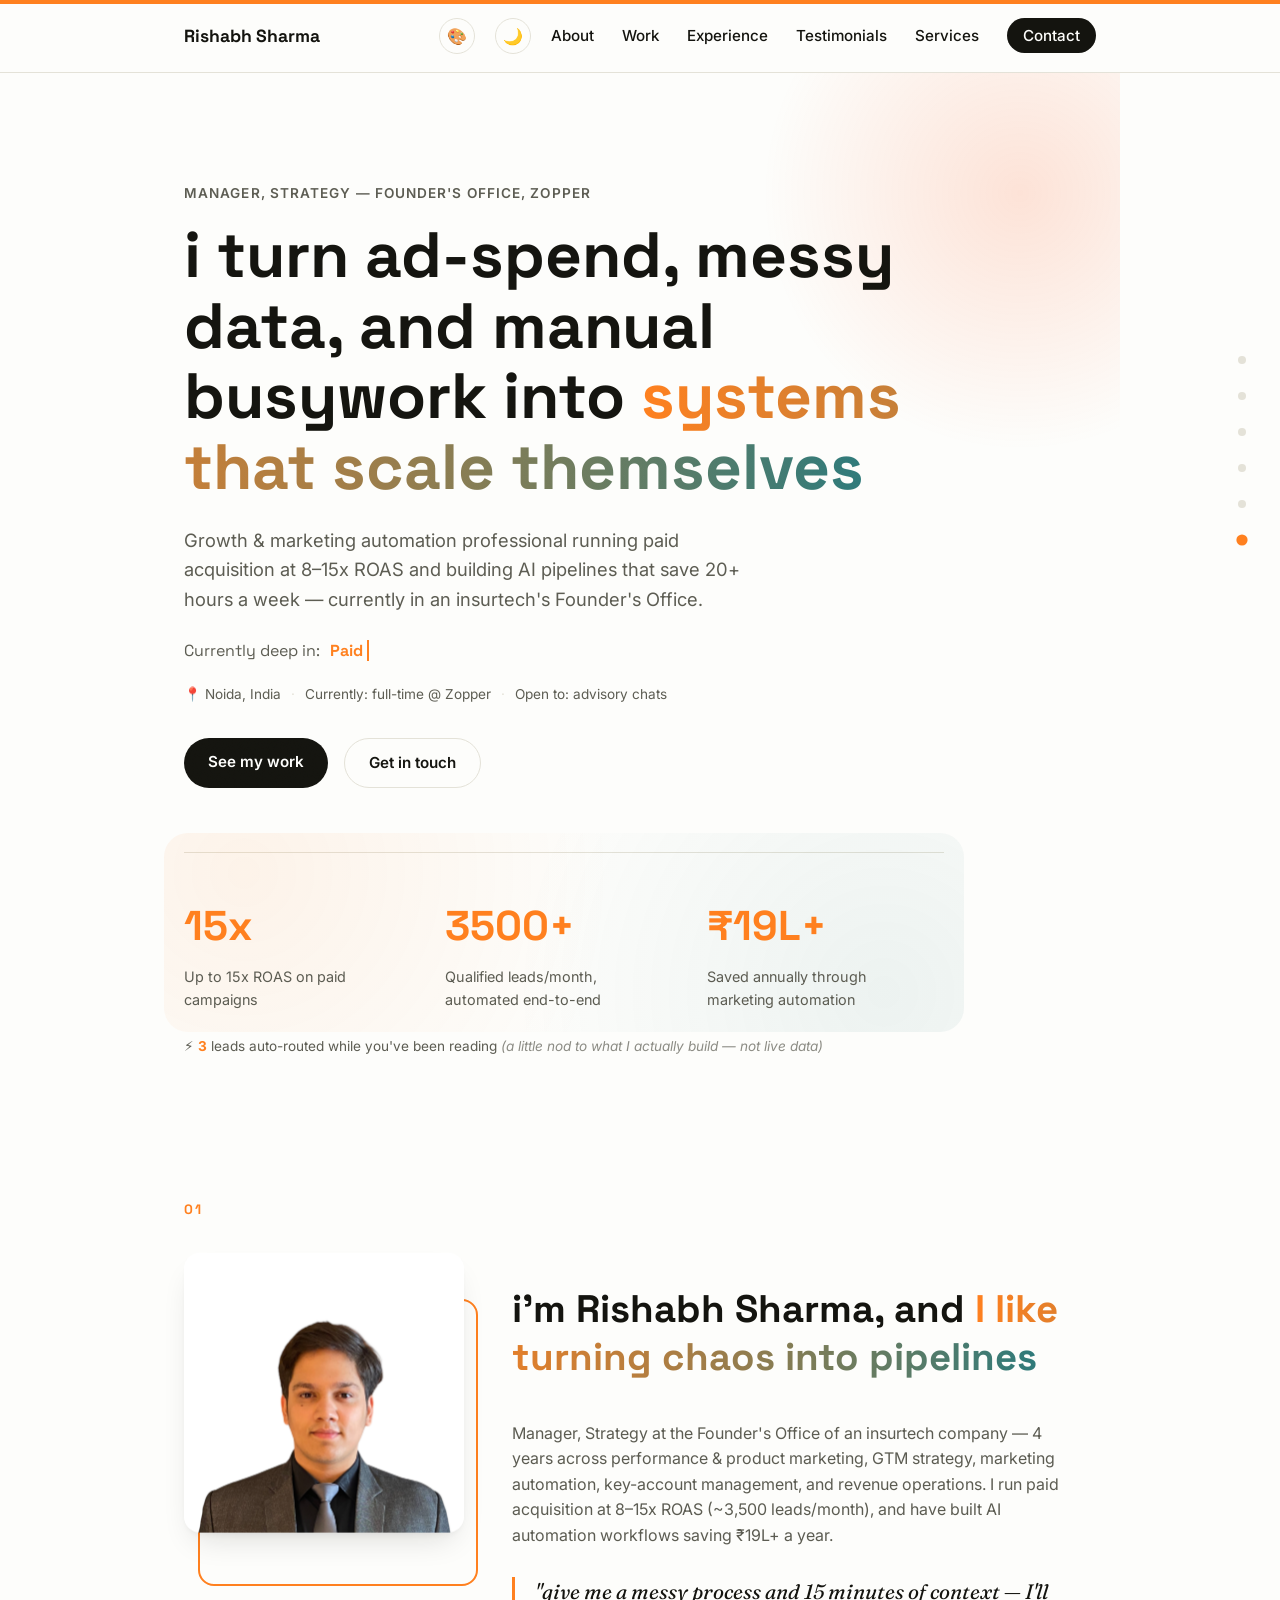
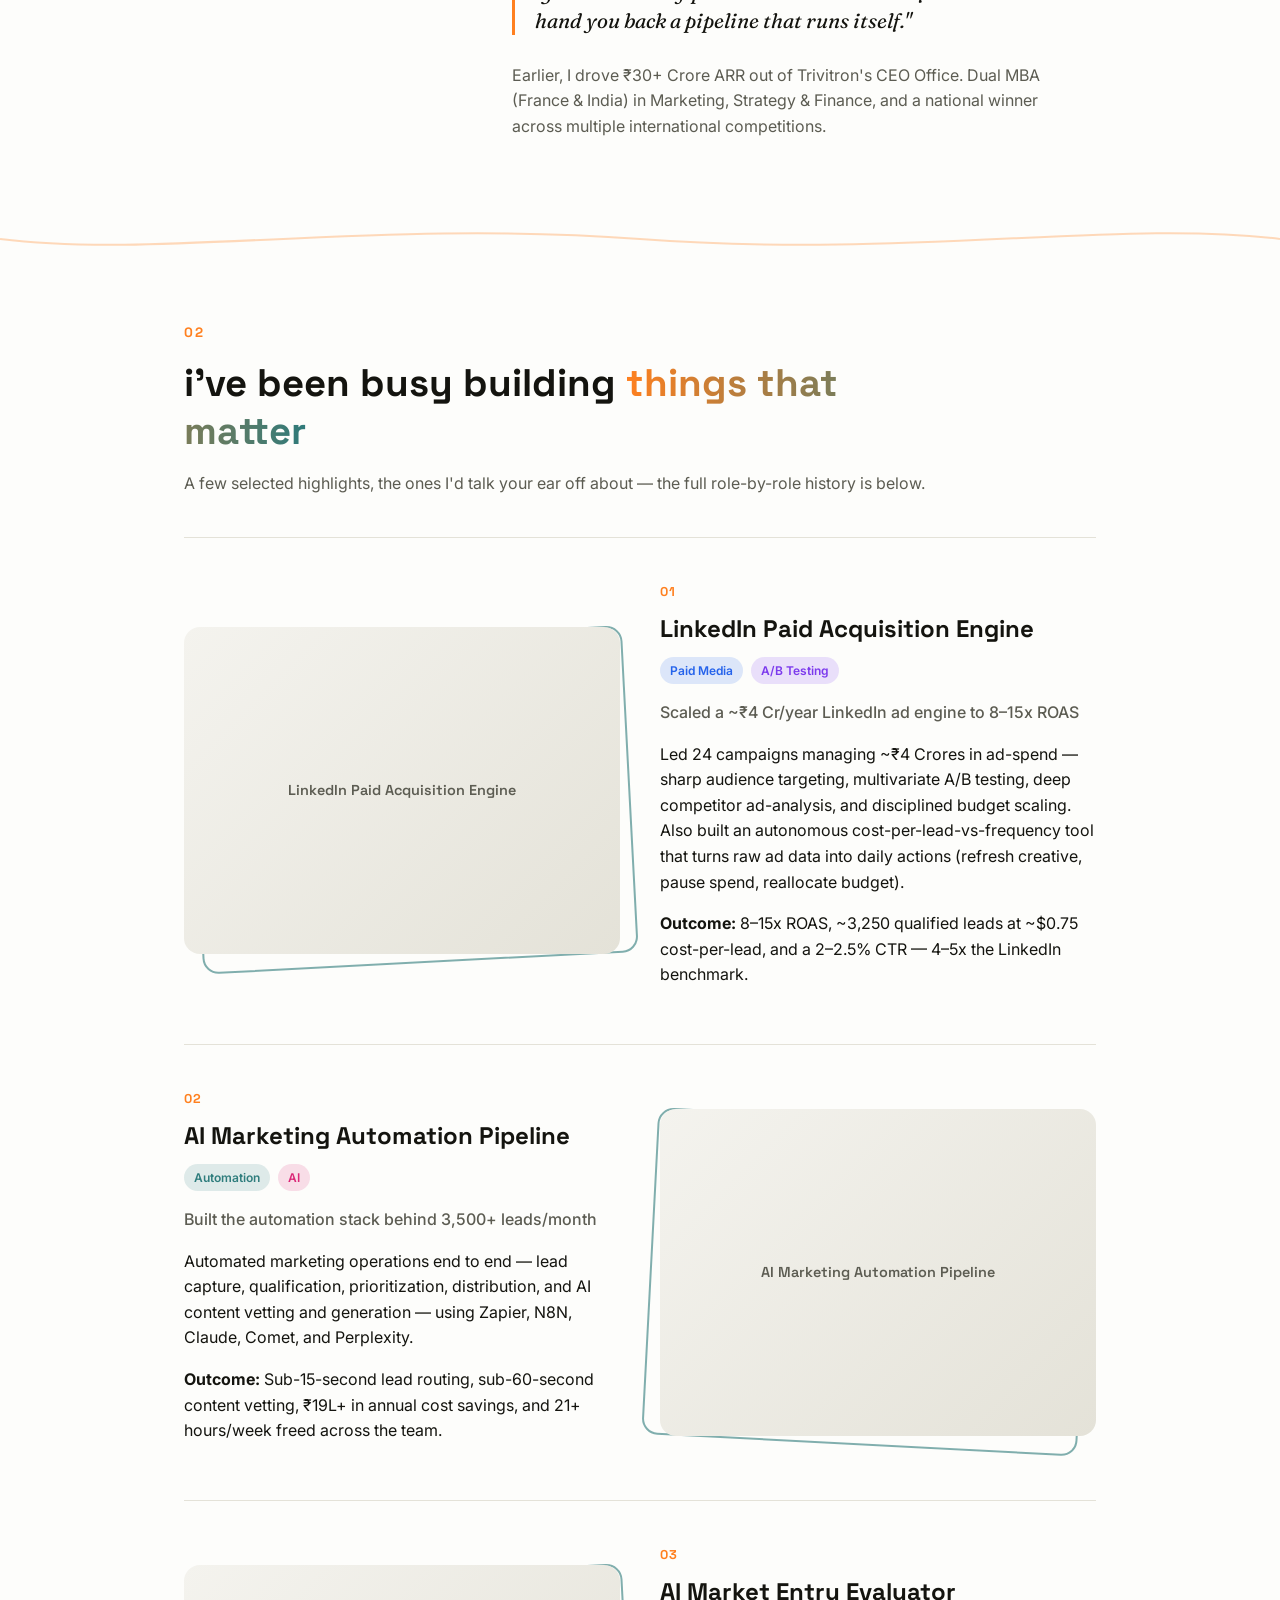
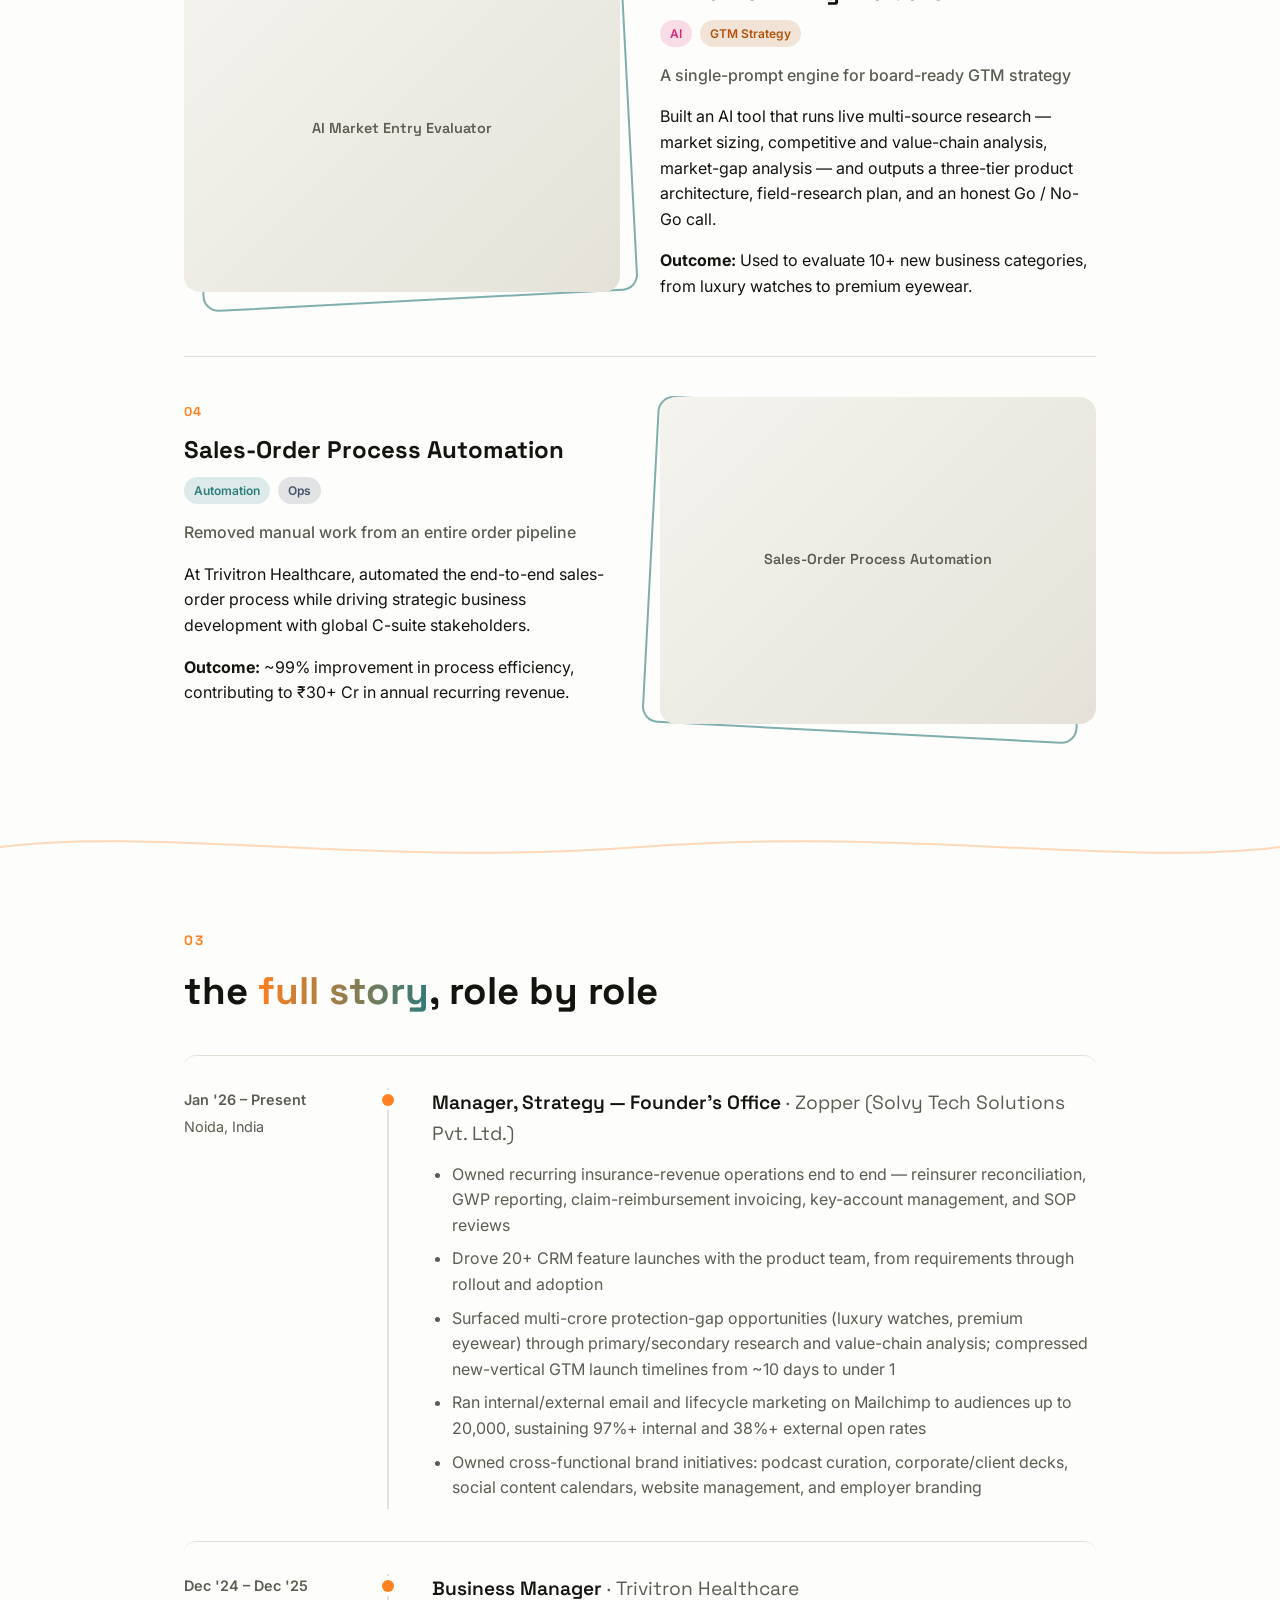
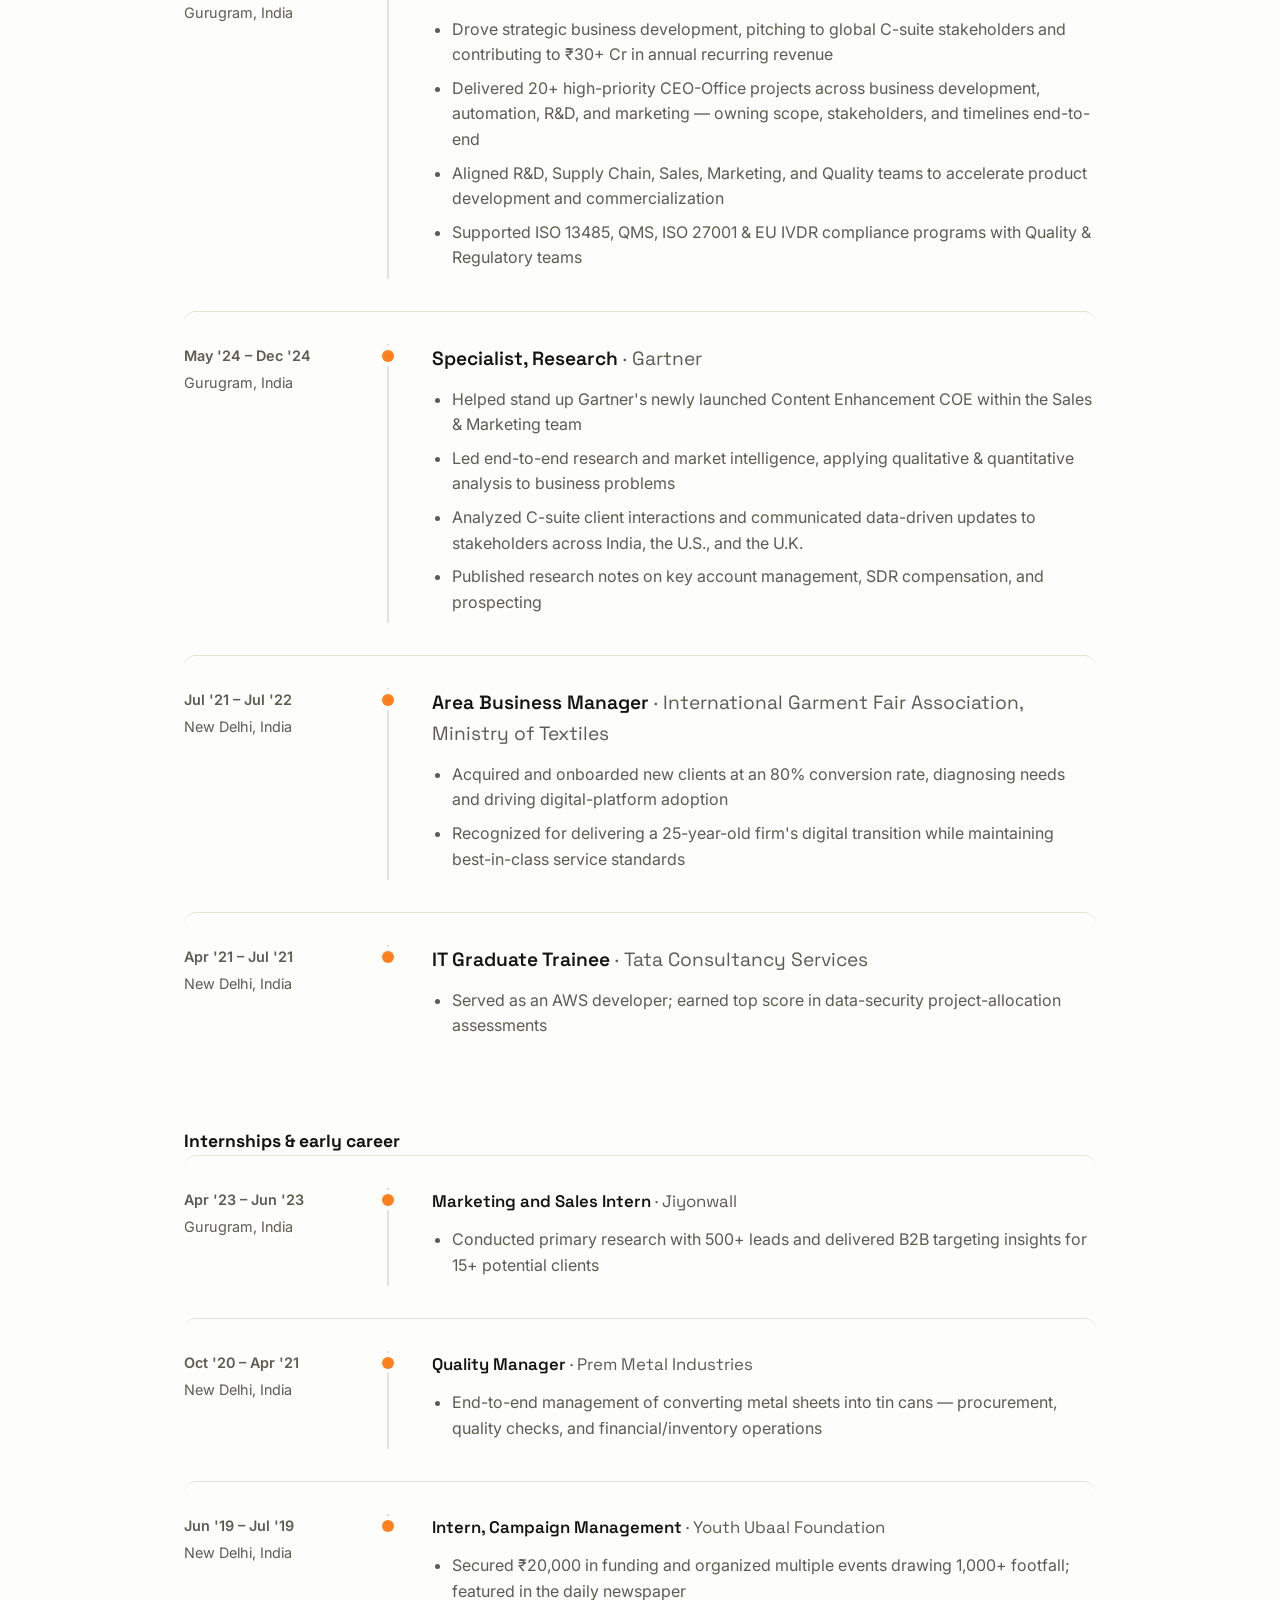
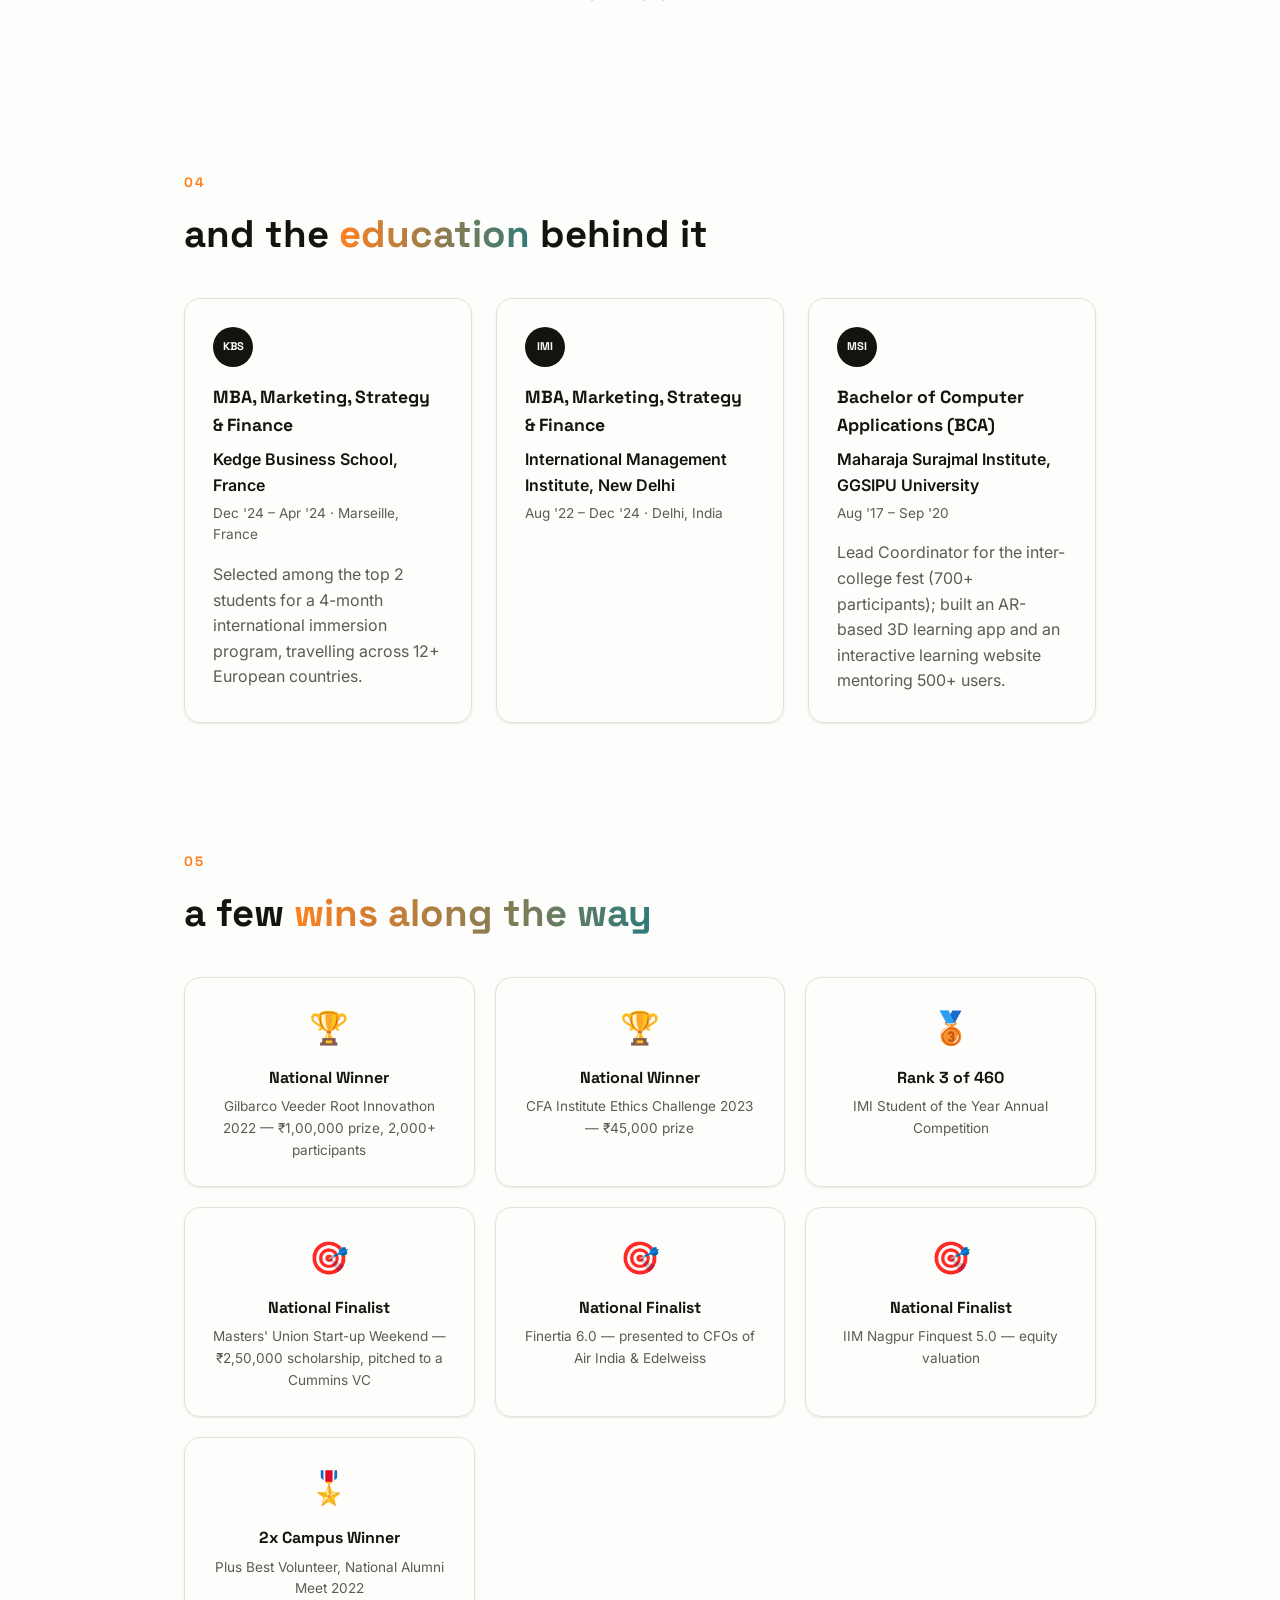
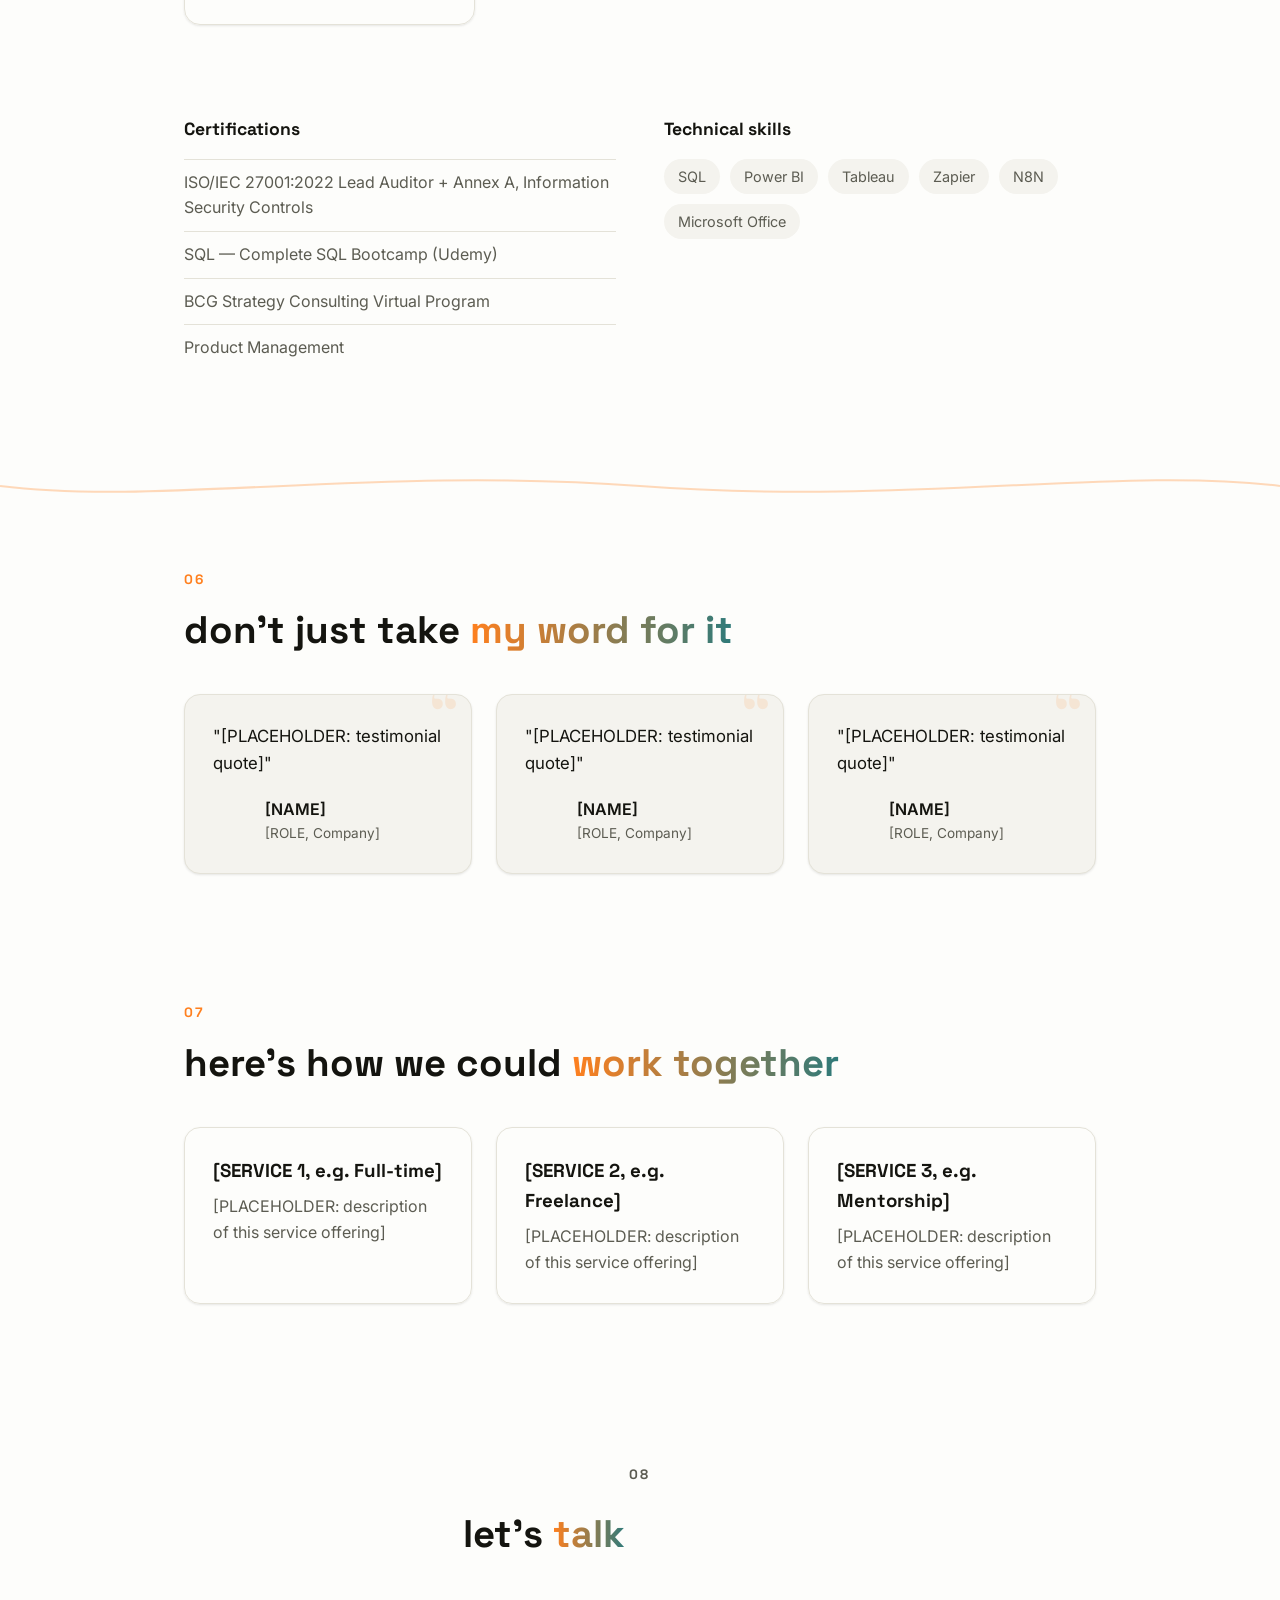
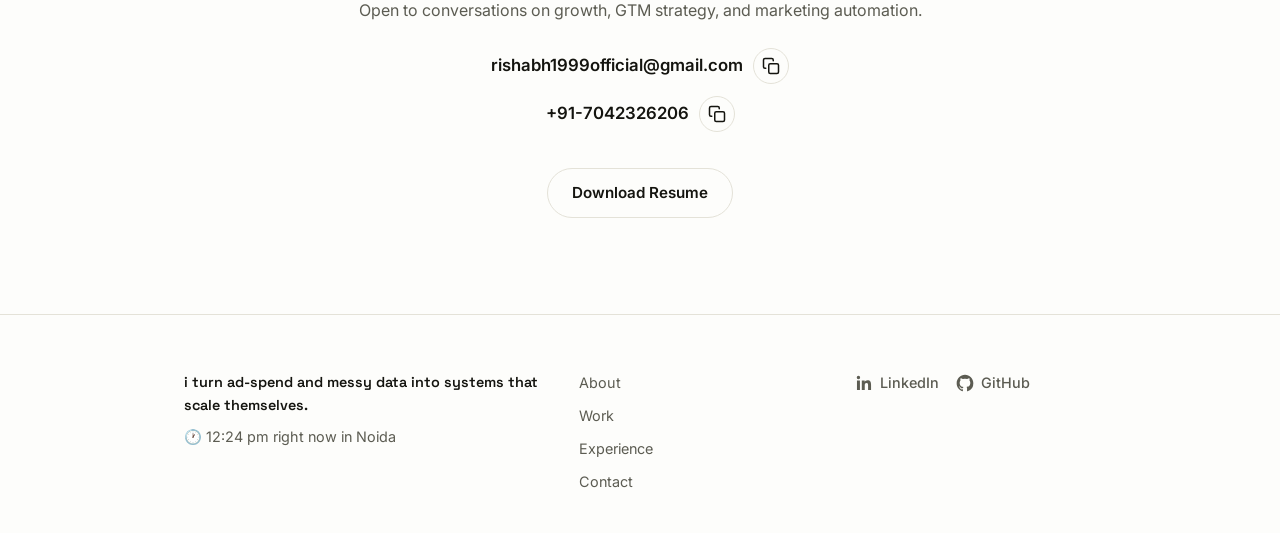
==== commit 65eb74a2: "Fix mobile bugs (toast overlapping CTA bar, gradient mesh scroll artifact, missing card positioning)" ====
--- a/index.html
+++ b/index.html
@@ -530,11 +530,23 @@
       <p class="section-number reveal">08</p>
       <h2 class="section-heading reveal">let's <span class="highlight">talk</span></h2>
       <p class="reveal">Open to conversations on growth, GTM strategy, and marketing automation.</p>
-      <div class="contact__actions reveal">
-        <a href="mailto:rishabh1999official@gmail.com" class="btn btn--primary" id="contactEmail">rishabh1999official@gmail.com</a>
-        <button class="copy-btn" id="copyEmailBtn" type="button" aria-label="Copy email address" data-email="rishabh1999official@gmail.com">Copy</button>
-      </div>
-      <p class="reveal" style="margin-top: 16px;">+91-7042326206</p>
+
+      <div class="contact__row reveal">
+        <a href="mailto:rishabh1999official@gmail.com" class="contact__value">rishabh1999official@gmail.com</a>
+        <button class="icon-copy-btn" type="button" aria-label="Copy email address" data-copy="rishabh1999official@gmail.com">
+          <svg class="icon-copy" viewBox="0 0 24 24" width="18" height="18" fill="none" stroke="currentColor" stroke-width="2" stroke-linecap="round" stroke-linejoin="round" aria-hidden="true"><rect x="9" y="9" width="13" height="13" rx="2"/><path d="M5 15H4a2 2 0 0 1-2-2V4a2 2 0 0 1 2-2h9a2 2 0 0 1 2 2v1"/></svg>
+          <svg class="icon-check" viewBox="0 0 24 24" width="18" height="18" fill="none" stroke="currentColor" stroke-width="2" stroke-linecap="round" stroke-linejoin="round" aria-hidden="true"><polyline points="20 6 9 17 4 12"/></svg>
+        </button>
+      </div>
+
+      <div class="contact__row reveal">
+        <a href="tel:+917042326206" class="contact__value">+91-7042326206</a>
+        <button class="icon-copy-btn" type="button" aria-label="Copy phone number" data-copy="+917042326206">
+          <svg class="icon-copy" viewBox="0 0 24 24" width="18" height="18" fill="none" stroke="currentColor" stroke-width="2" stroke-linecap="round" stroke-linejoin="round" aria-hidden="true"><rect x="9" y="9" width="13" height="13" rx="2"/><path d="M5 15H4a2 2 0 0 1-2-2V4a2 2 0 0 1 2-2h9a2 2 0 0 1 2 2v1"/></svg>
+          <svg class="icon-check" viewBox="0 0 24 24" width="18" height="18" fill="none" stroke="currentColor" stroke-width="2" stroke-linecap="round" stroke-linejoin="round" aria-hidden="true"><polyline points="20 6 9 17 4 12"/></svg>
+        </button>
+      </div>
+
       <a href="resume.pdf" class="btn btn--ghost reveal" style="margin-top: 24px;" download>Download Resume</a>
     </section>
   </main>
@@ -543,7 +555,6 @@
     <div class="container site-footer__grid">
       <div class="site-footer__brand">
         <p class="site-footer__tagline" id="footerTagline">i turn ad-spend and messy data into systems that scale themselves.</p>
-        <p>&copy; <span id="year"></span> Rishabh Sharma. Built with HTML, CSS &amp; JS, hosted on Netlify.</p>
         <p class="footer-clock">🕐 <span id="footerClock">--:--</span> right now in Noida</p>
       </div>
       <ul class="site-footer__links">
--- a/css/styles.css
+++ b/css/styles.css
@@ -61,6 +61,8 @@
 html {
   scroll-behavior: smooth;
   background: var(--color-bg);
+  overflow-x: hidden;
+  width: 100%;
 }
 
 body {
@@ -72,6 +74,8 @@
   -webkit-font-smoothing: antialiased;
   transition: background-color 0.3s ease, color 0.3s ease;
   position: relative;
+  overflow-x: hidden;
+  width: 100%;
 }
 
 /* Subtle grain texture overlay across the whole page */
@@ -903,6 +907,8 @@
 }
 
 .education-card {
+  position: relative;
+  overflow: hidden;
   padding: 28px;
   border-radius: 16px;
   border: 1px solid var(--color-border);
@@ -966,6 +972,8 @@
 }
 
 .badge-card {
+  position: relative;
+  overflow: hidden;
   padding: 24px;
   border-radius: 16px;
   border: 1px solid var(--color-border);
@@ -1144,6 +1152,8 @@
 }
 
 .service-card {
+  position: relative;
+  overflow: hidden;
   padding: 28px;
   border-radius: 16px;
   border: 1px solid var(--color-border);
@@ -1178,34 +1188,63 @@
   margin-bottom: var(--space-sm);
 }
 
-.contact__actions {
+.contact__row {
   display: flex;
   align-items: center;
   justify-content: center;
-  gap: 12px;
+  gap: 10px;
+  margin-bottom: 12px;
   flex-wrap: wrap;
 }
 
-.copy-btn {
+.contact__value {
+  color: var(--color-text);
+  text-decoration: none;
+  font-weight: 600;
+  font-size: 1.05rem;
+  word-break: break-word;
+}
+
+.contact__value:hover {
+  color: var(--color-accent);
+}
+
+.icon-copy-btn {
   background: transparent;
   border: 1.5px solid var(--color-border);
   color: var(--color-text);
-  padding: 12px 20px;
-  border-radius: 999px;
-  font-weight: 600;
-  font-size: 0.95rem;
+  width: 36px;
+  height: 36px;
+  border-radius: 50%;
   cursor: pointer;
-  transition: border-color 0.2s ease, color 0.2s ease;
-}
-
-.copy-btn:hover {
+  display: inline-flex;
+  align-items: center;
+  justify-content: center;
+  flex-shrink: 0;
+  transition: border-color 0.2s ease, color 0.2s ease, transform 0.2s ease;
+}
+
+.icon-copy-btn:hover {
   border-color: var(--color-accent);
   color: var(--color-accent);
-}
-
-.copy-btn.is-copied {
+  transform: scale(1.05);
+}
+
+.icon-copy-btn .icon-check {
+  display: none;
+}
+
+.icon-copy-btn.is-copied {
   border-color: var(--color-accent);
   color: var(--color-accent);
+}
+
+.icon-copy-btn.is-copied .icon-copy {
+  display: none;
+}
+
+.icon-copy-btn.is-copied .icon-check {
+  display: block;
 }
 
 /* Back to top */
@@ -1565,6 +1604,20 @@
   .back-to-top {
     bottom: 84px;
   }
+
+  .toast {
+    bottom: 84px;
+  }
+
+  /* The gradient mesh scrolls oddly inside the swipeable stats carousel — drop it on mobile */
+  .stats::before {
+    display: none;
+  }
+
+  .icon-copy-btn {
+    width: 44px;
+    height: 44px;
+  }
 }
 
 /* Cursor-trail particles (hero, desktop pointer:fine only) */
@@ -1654,6 +1707,12 @@
     gap: 28px;
   }
 
+  /* Decorative offset frames bleed past the viewport edge on narrow screens — disable on mobile */
+  .about__photo::before,
+  .case-study__media::before {
+    display: none;
+  }
+
   /* Bigger, thumb-friendly tap targets */
   .theme-toggle,
   .palette-toggle {
@@ -1712,6 +1771,16 @@
   .testimonial-card {
     flex: 0 0 85%;
     scroll-snap-align: start;
+  }
+}
+
+@media (max-width: 480px) {
+  /* Force single-column below the point where minmax() minimums would overflow */
+  .education__grid,
+  .achievements__grid,
+  .services__grid,
+  .badge-grid {
+    grid-template-columns: 1fr;
   }
 }
 
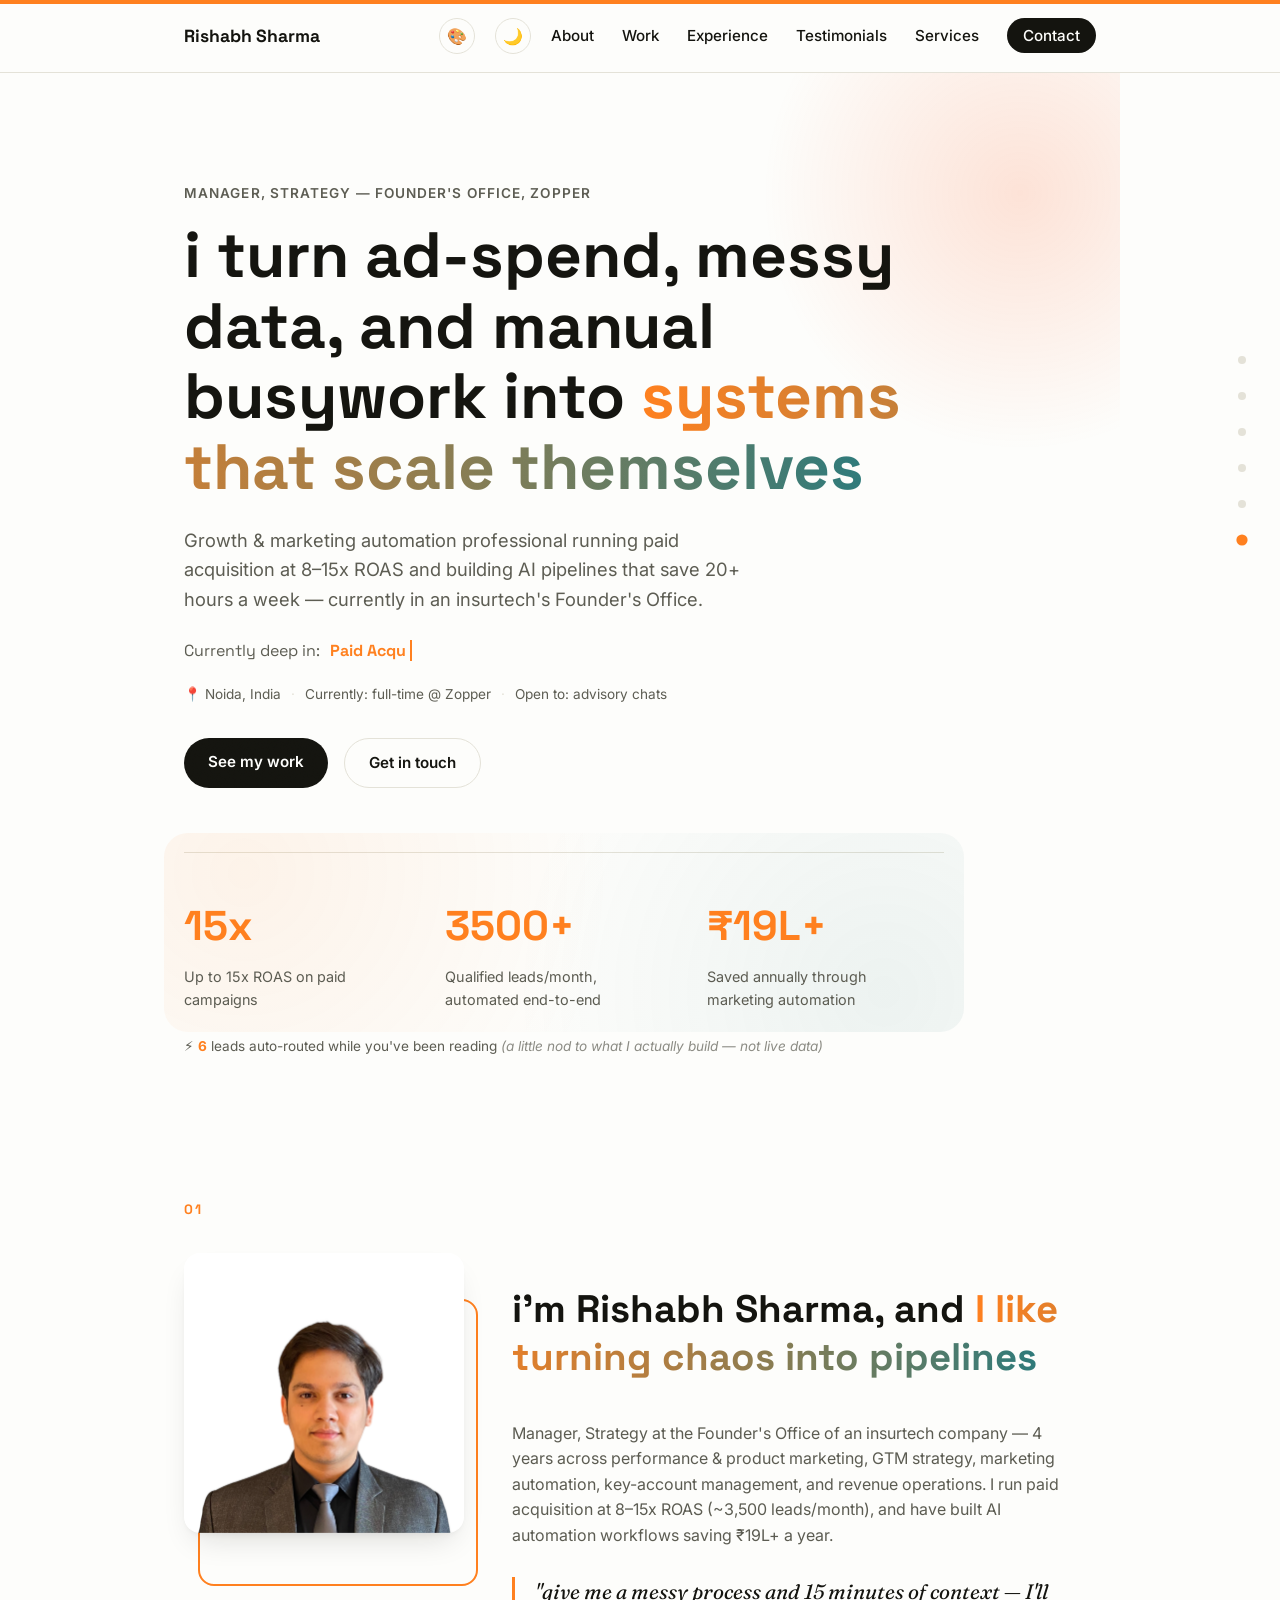
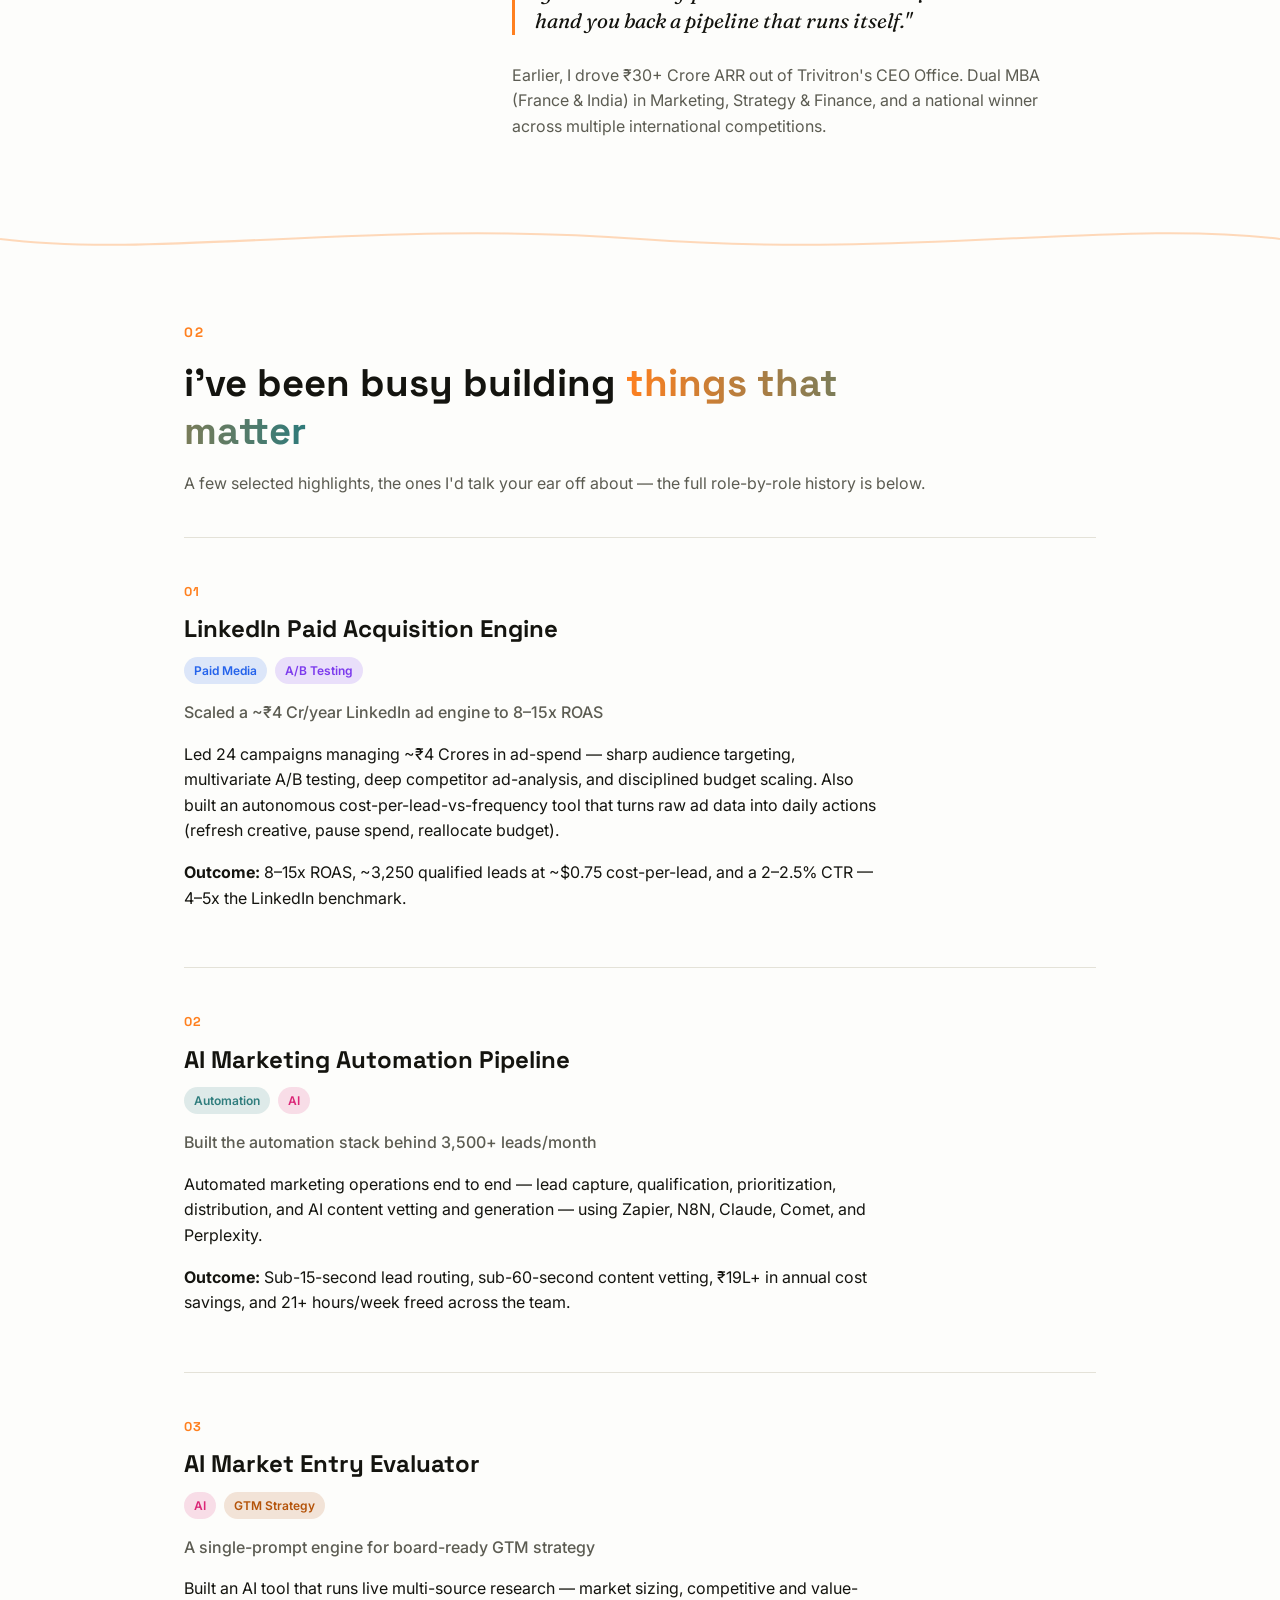
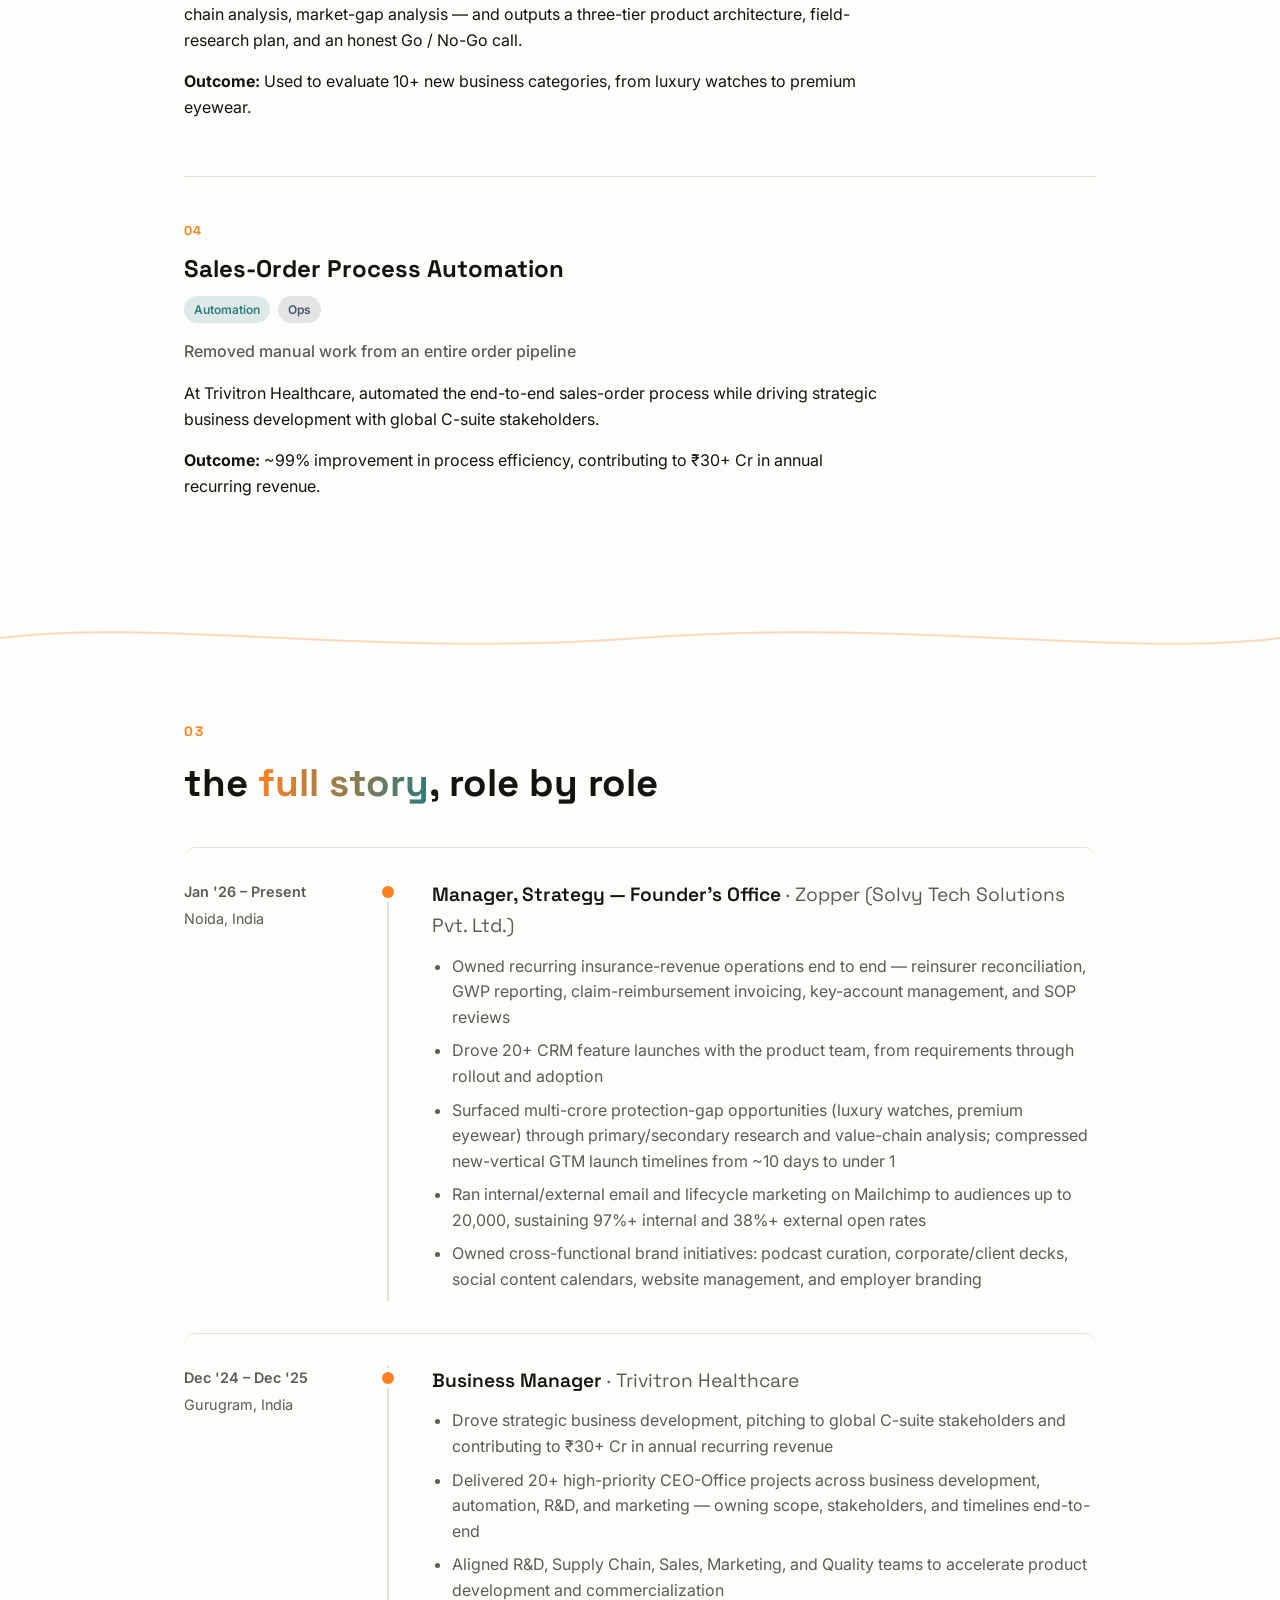
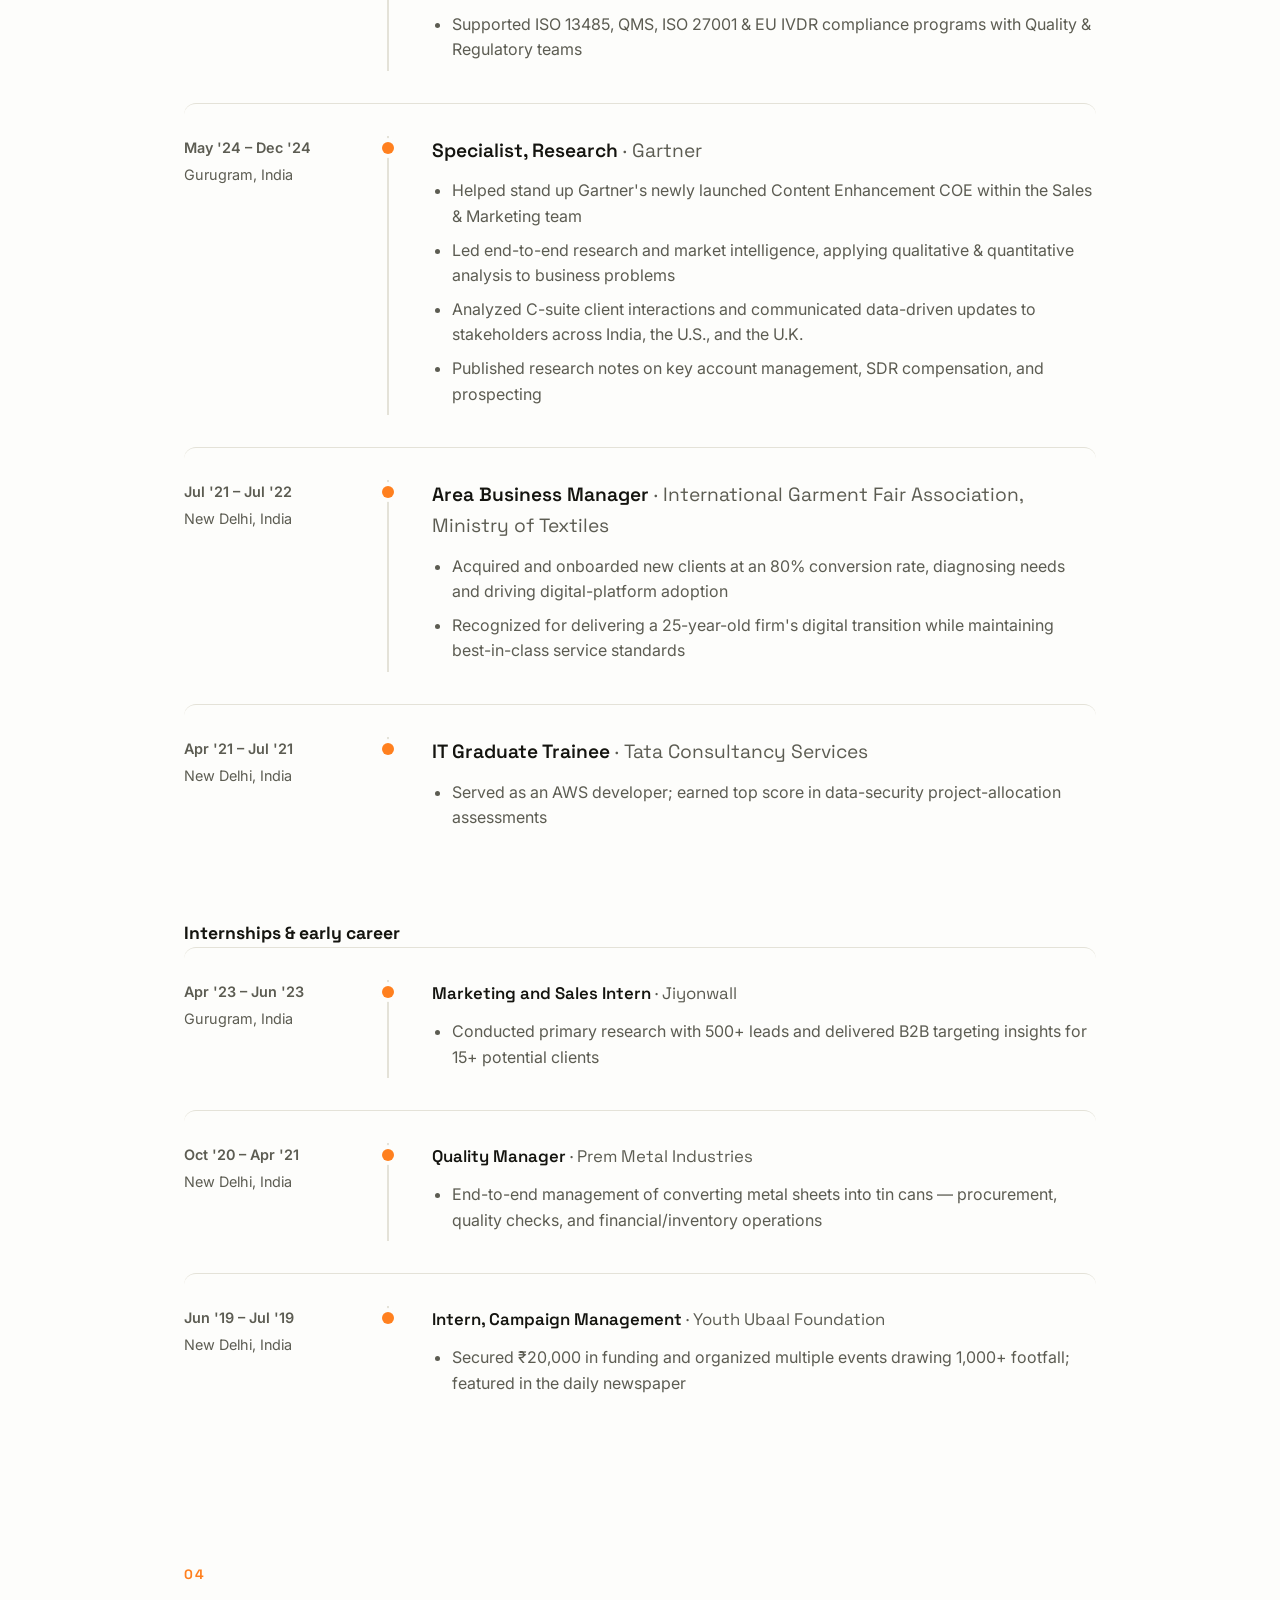
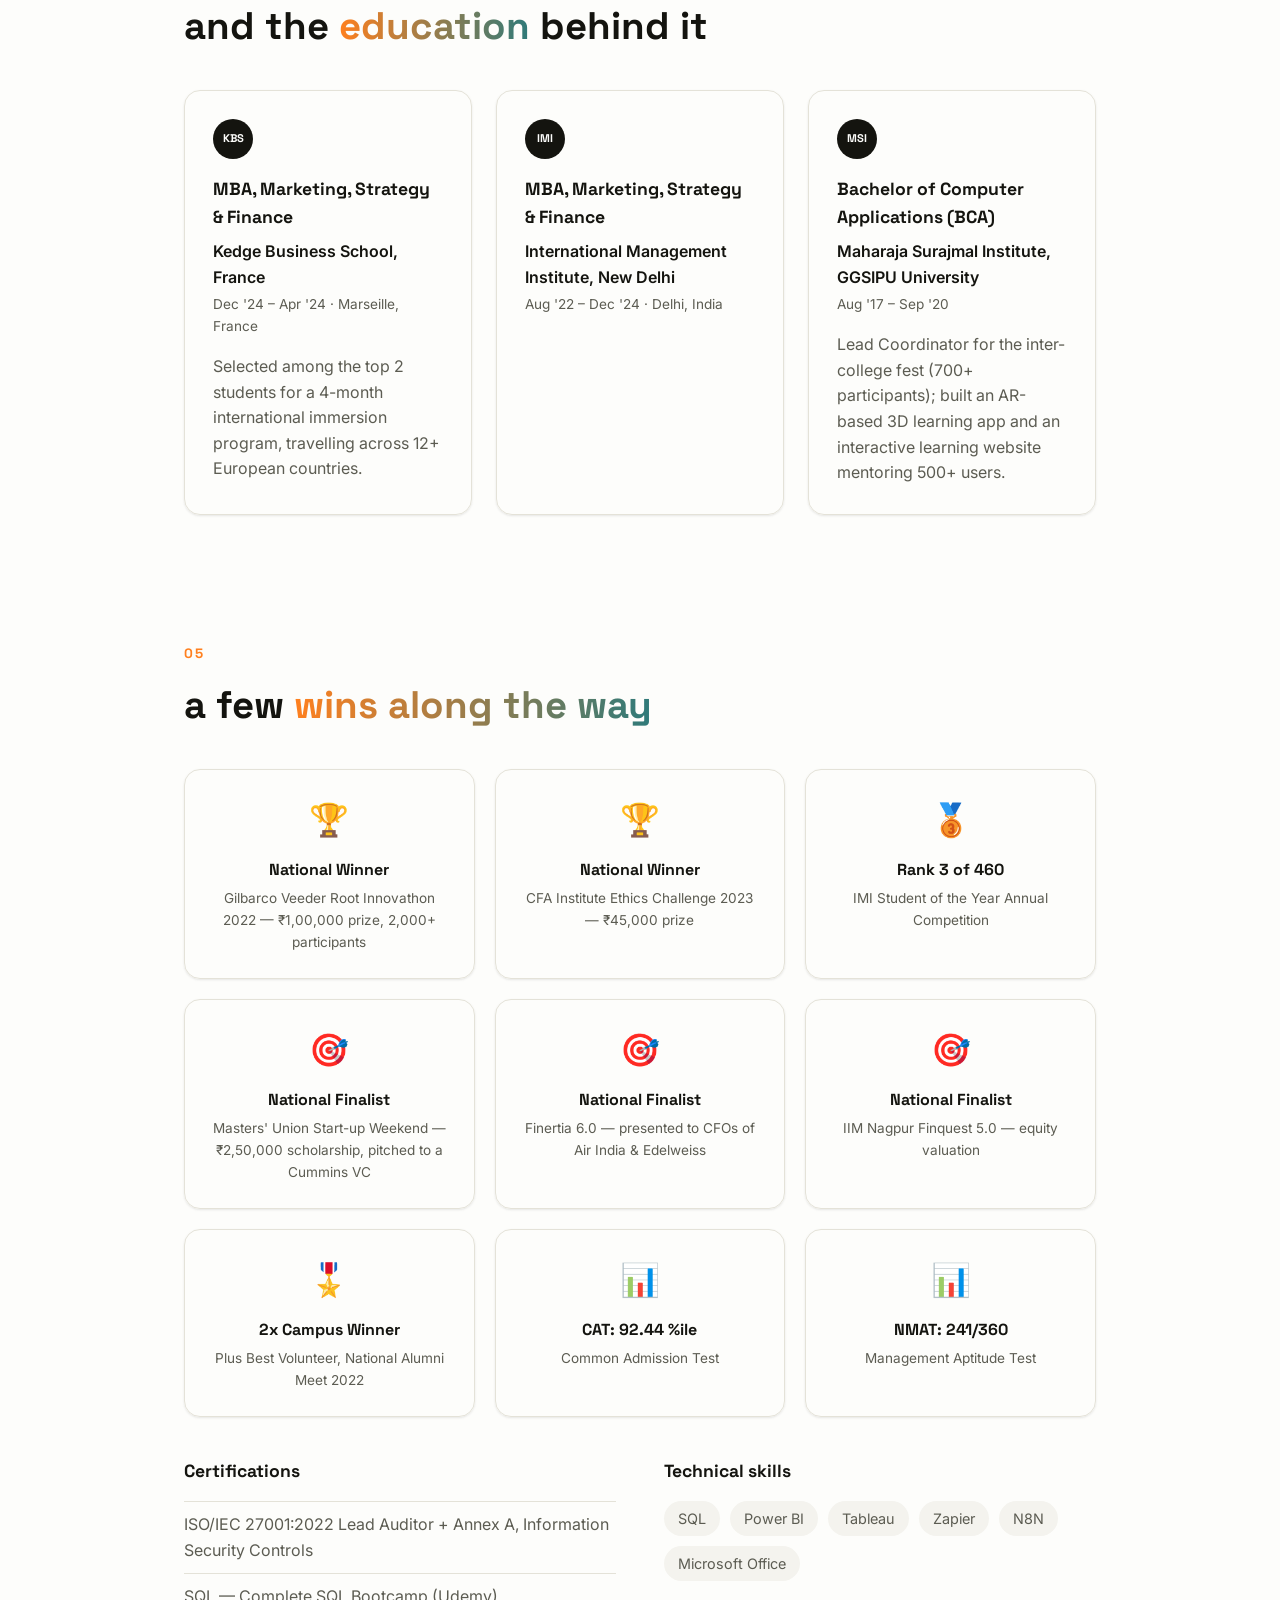
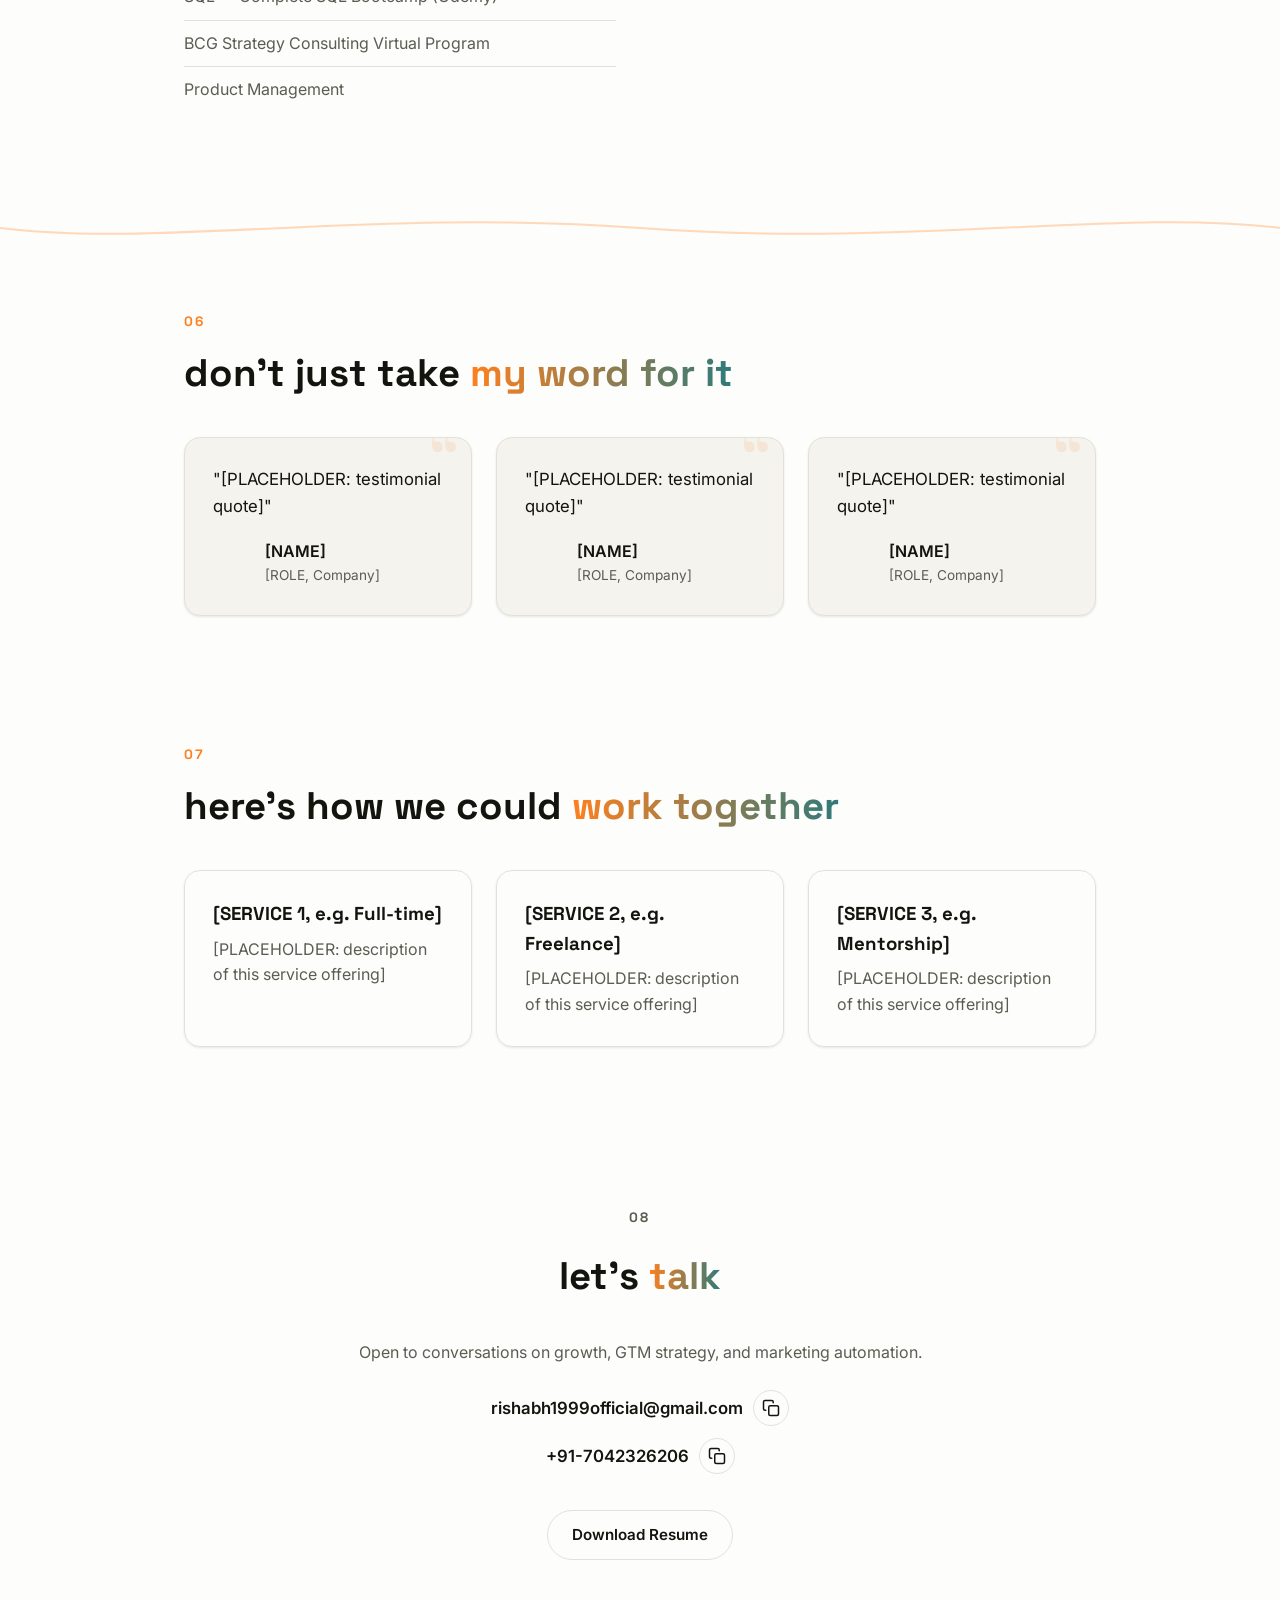
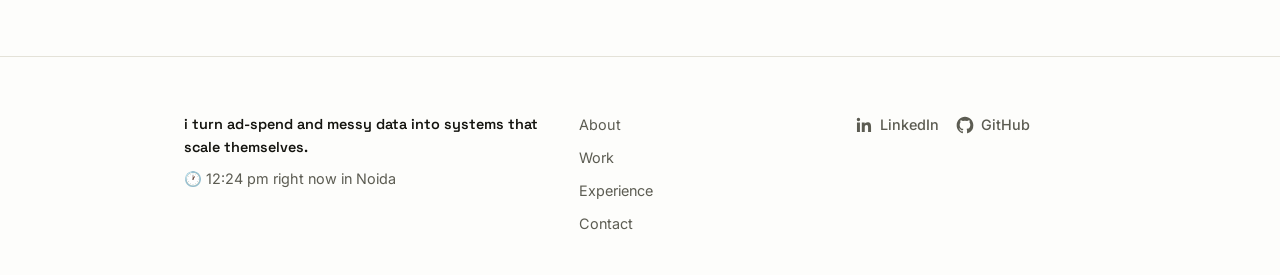
==== commit 97acf107: "Remove case-study images (single-column text layout), center the Contact heading properly, add CAT/N" ====
--- a/index.html
+++ b/index.html
@@ -155,11 +155,6 @@
       <p class="section-lead reveal">A few selected highlights, the ones I'd talk your ear off about — the full role-by-role history is below.</p>
 
       <article class="case-study reveal">
-        <div class="case-study__media">
-          <div class="media-placeholder" data-label="LinkedIn Paid Acquisition Engine">
-            <img class="js-fallback-img" src="images/project-placeholder-1.jpg" alt="LinkedIn Paid Acquisition Engine" loading="lazy" decoding="async" />
-          </div>
-        </div>
         <div class="case-study__body">
           <span class="case-study__index">01</span>
           <h3>LinkedIn Paid Acquisition Engine</h3>
@@ -173,12 +168,7 @@
         </div>
       </article>
 
-      <article class="case-study case-study--reverse reveal">
-        <div class="case-study__media">
-          <div class="media-placeholder" data-label="AI Marketing Automation Pipeline">
-            <img class="js-fallback-img" src="images/project-placeholder-2.jpg" alt="AI Marketing Automation Pipeline" loading="lazy" decoding="async" />
-          </div>
-        </div>
+      <article class="case-study reveal">
         <div class="case-study__body">
           <span class="case-study__index">02</span>
           <h3>AI Marketing Automation Pipeline</h3>
@@ -193,11 +183,6 @@
       </article>
 
       <article class="case-study reveal">
-        <div class="case-study__media">
-          <div class="media-placeholder" data-label="AI Market Entry Evaluator">
-            <img class="js-fallback-img" src="images/project-placeholder-3.jpg" alt="AI Market Entry Evaluator" loading="lazy" decoding="async" />
-          </div>
-        </div>
         <div class="case-study__body">
           <span class="case-study__index">03</span>
           <h3>AI Market Entry Evaluator</h3>
@@ -211,12 +196,7 @@
         </div>
       </article>
 
-      <article class="case-study case-study--reverse reveal">
-        <div class="case-study__media">
-          <div class="media-placeholder" data-label="Sales-Order Process Automation">
-            <img class="js-fallback-img" src="images/project-placeholder-4.jpg" alt="Sales-Order Process Automation" loading="lazy" decoding="async" />
-          </div>
-        </div>
+      <article class="case-study reveal">
         <div class="case-study__body">
           <span class="case-study__index">04</span>
           <h3>Sales-Order Process Automation</h3>
@@ -230,7 +210,7 @@
         </div>
       </article>
 
-      <!-- Duplicate the <article class="case-study"> block above for each additional project. Add real screenshots to images/ when ready — the img src attributes above already point to project-placeholder-1 through -4.jpg -->
+      <!-- Duplicate the <article class="case-study"> block above for each additional project -->
     </section>
 
     <div class="section-divider section-divider--flip" aria-hidden="true">
@@ -440,8 +420,17 @@
           <p class="badge-card__title">2x Campus Winner</p>
           <p class="badge-card__desc">Plus Best Volunteer, National Alumni Meet 2022</p>
         </div>
-      </div>
-      <p class="achievements__scores reveal">CAT: 92.44 percentile &nbsp;·&nbsp; NMAT: 241/360</p>
+        <div class="badge-card reveal">
+          <span class="badge-card__icon">📊</span>
+          <p class="badge-card__title">CAT: 92.44 %ile</p>
+          <p class="badge-card__desc">Common Admission Test</p>
+        </div>
+        <div class="badge-card reveal">
+          <span class="badge-card__icon">📊</span>
+          <p class="badge-card__title">NMAT: 241/360</p>
+          <p class="badge-card__desc">Management Aptitude Test</p>
+        </div>
+      </div>
 
       <div class="achievements__grid achievements__grid--certs">
         <div class="reveal">
--- a/css/styles.css
+++ b/css/styles.css
@@ -616,94 +616,12 @@
 }
 
 .case-study {
-  display: grid;
-  grid-template-columns: 1fr 1fr;
-  gap: 40px;
-  align-items: center;
   padding: var(--space-md) 0;
   border-top: 1px solid var(--color-border);
 }
 
-.case-study--reverse {
-  direction: rtl;
-}
-
-.case-study--reverse > * {
-  direction: ltr;
-}
-
-/* Media placeholder: shows a label until the real image loads; hides cleanly on 404 */
-.media-placeholder {
-  position: relative;
-  width: 100%;
-  height: 100%;
-  aspect-ratio: 4 / 3;
-  border-radius: 16px;
-  overflow: hidden;
-  background: linear-gradient(135deg, var(--color-card), var(--color-border));
-}
-
-.media-placeholder::after {
-  content: attr(data-label);
-  position: absolute;
-  inset: 0;
-  display: flex;
-  align-items: center;
-  justify-content: center;
-  text-align: center;
-  padding: 24px;
-  font-family: var(--font-display);
-  font-weight: 600;
-  font-size: 0.9rem;
-  color: var(--color-muted);
-  transition: opacity 0.3s ease;
-}
-
-.media-placeholder.is-loaded::after {
-  opacity: 0;
-  pointer-events: none;
-}
-
-.case-study__media {
-  position: relative;
-  aspect-ratio: 4 / 3;
-}
-
-.case-study__media::before {
-  content: "";
-  position: absolute;
-  inset: 0;
-  border: 2px solid var(--color-accent-2);
-  border-radius: 16px;
-  transform: rotate(-3deg) translate(10px, 10px);
-  z-index: -1;
-  opacity: 0.6;
-}
-
-.case-study--reverse .case-study__media::before {
-  transform: rotate(3deg) translate(-10px, 10px);
-}
-
-.case-study__media img {
-  width: 100%;
-  height: 100%;
-  border-radius: 16px;
-  background: var(--color-card);
-  aspect-ratio: 4 / 3;
-  object-fit: cover;
-  box-shadow: var(--shadow-sm);
-  transition: transform 0.4s ease, box-shadow 0.4s ease, opacity 0.2s ease;
-  position: relative;
-  z-index: 1;
-}
-
-.case-study__media img.is-broken {
-  opacity: 0;
-}
-
-.case-study:hover .case-study__media img {
-  transform: scale(1.03);
-  box-shadow: var(--shadow-md);
+.case-study__body {
+  max-width: 700px;
 }
 
 .case-study__index {
@@ -1055,11 +973,6 @@
   color: #fff;
 }
 
-.achievements__scores {
-  font-weight: 600;
-  margin: 0 0 var(--space-md);
-}
-
 /* Testimonials */
 .testimonials {
   padding: var(--space-lg) var(--space-sm);
@@ -1181,6 +1094,11 @@
 .contact {
   padding: var(--space-xl) var(--space-sm);
   text-align: center;
+}
+
+.contact .section-heading {
+  margin-left: auto;
+  margin-right: auto;
 }
 
 .contact p {
@@ -1649,8 +1567,7 @@
 
 /* Responsive */
 @media (max-width: 760px) {
-  .about,
-  .case-study {
+  .about {
     grid-template-columns: 1fr;
   }
 
@@ -1664,10 +1581,6 @@
 
   .timeline__track {
     display: none;
-  }
-
-  .case-study--reverse {
-    direction: ltr;
   }
 
   .nav__toggle {
@@ -1708,8 +1621,7 @@
   }
 
   /* Decorative offset frames bleed past the viewport edge on narrow screens — disable on mobile */
-  .about__photo::before,
-  .case-study__media::before {
+  .about__photo::before {
     display: none;
   }
 
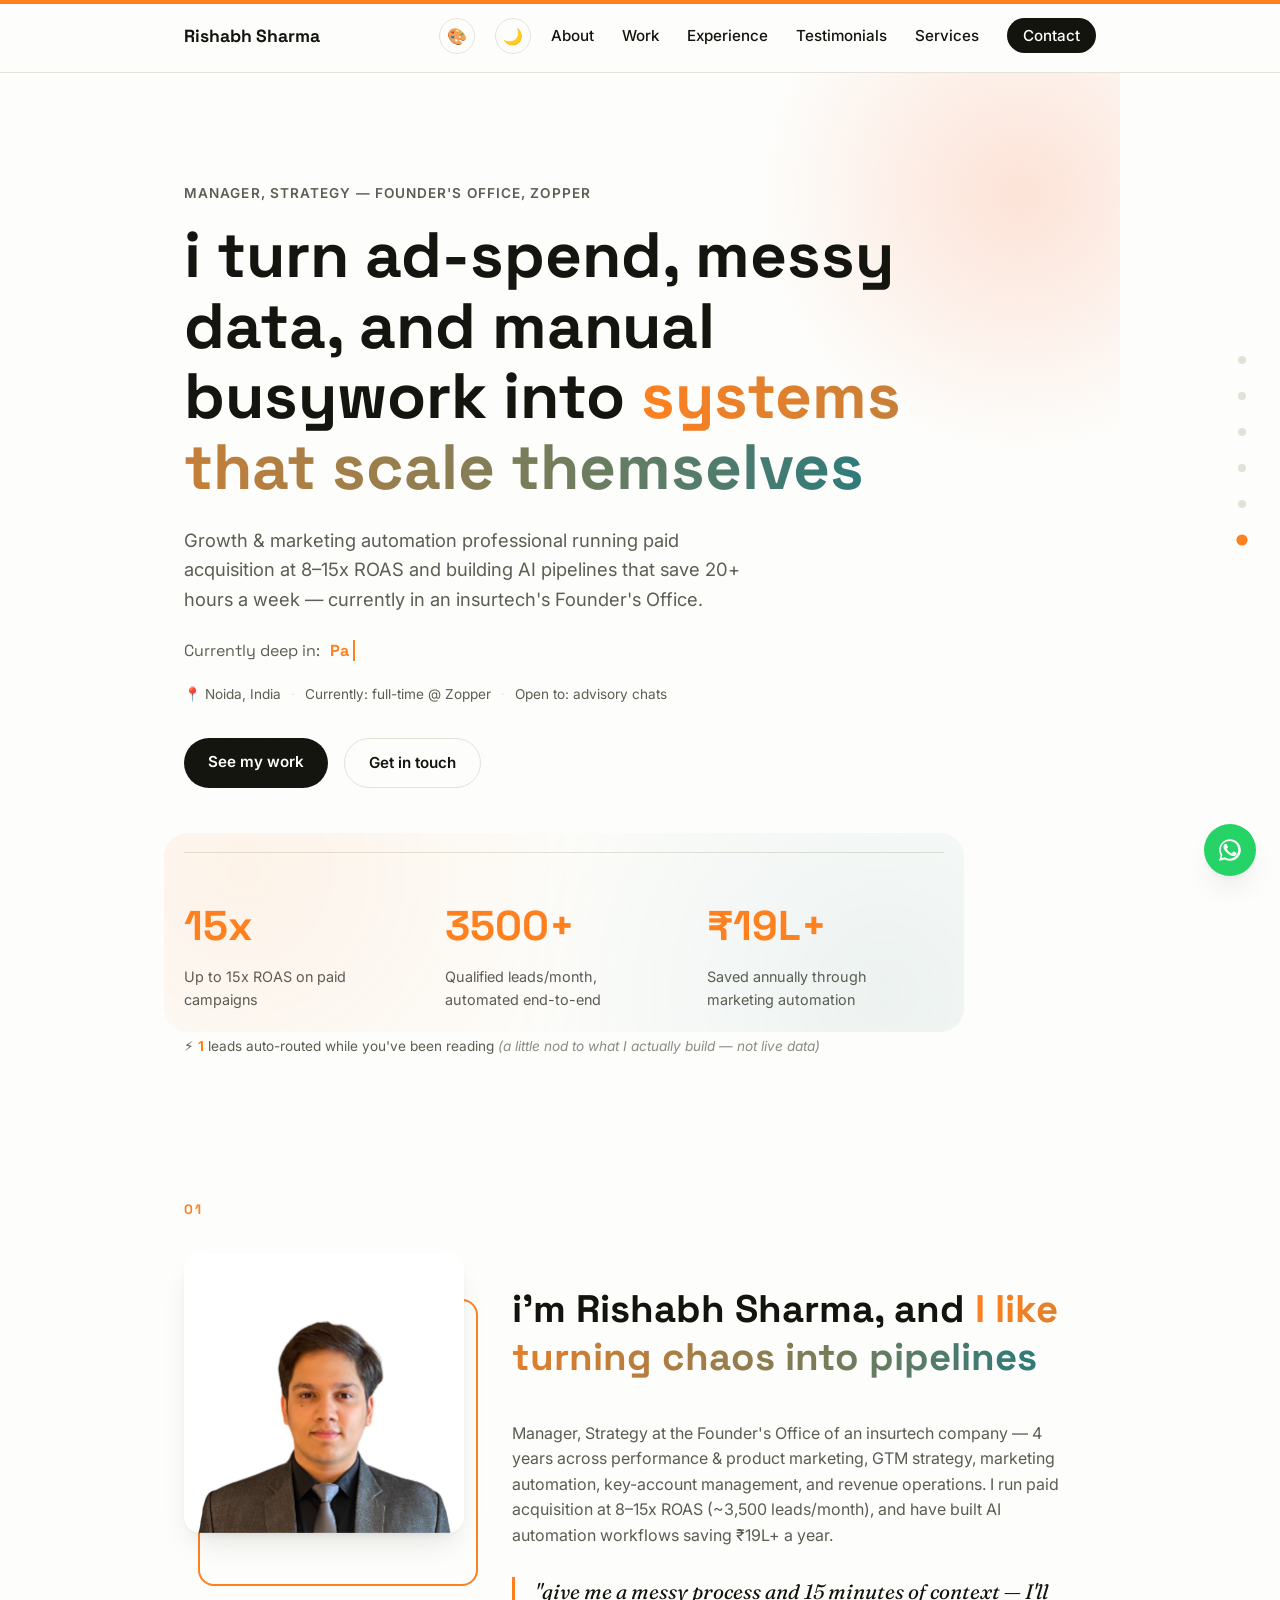
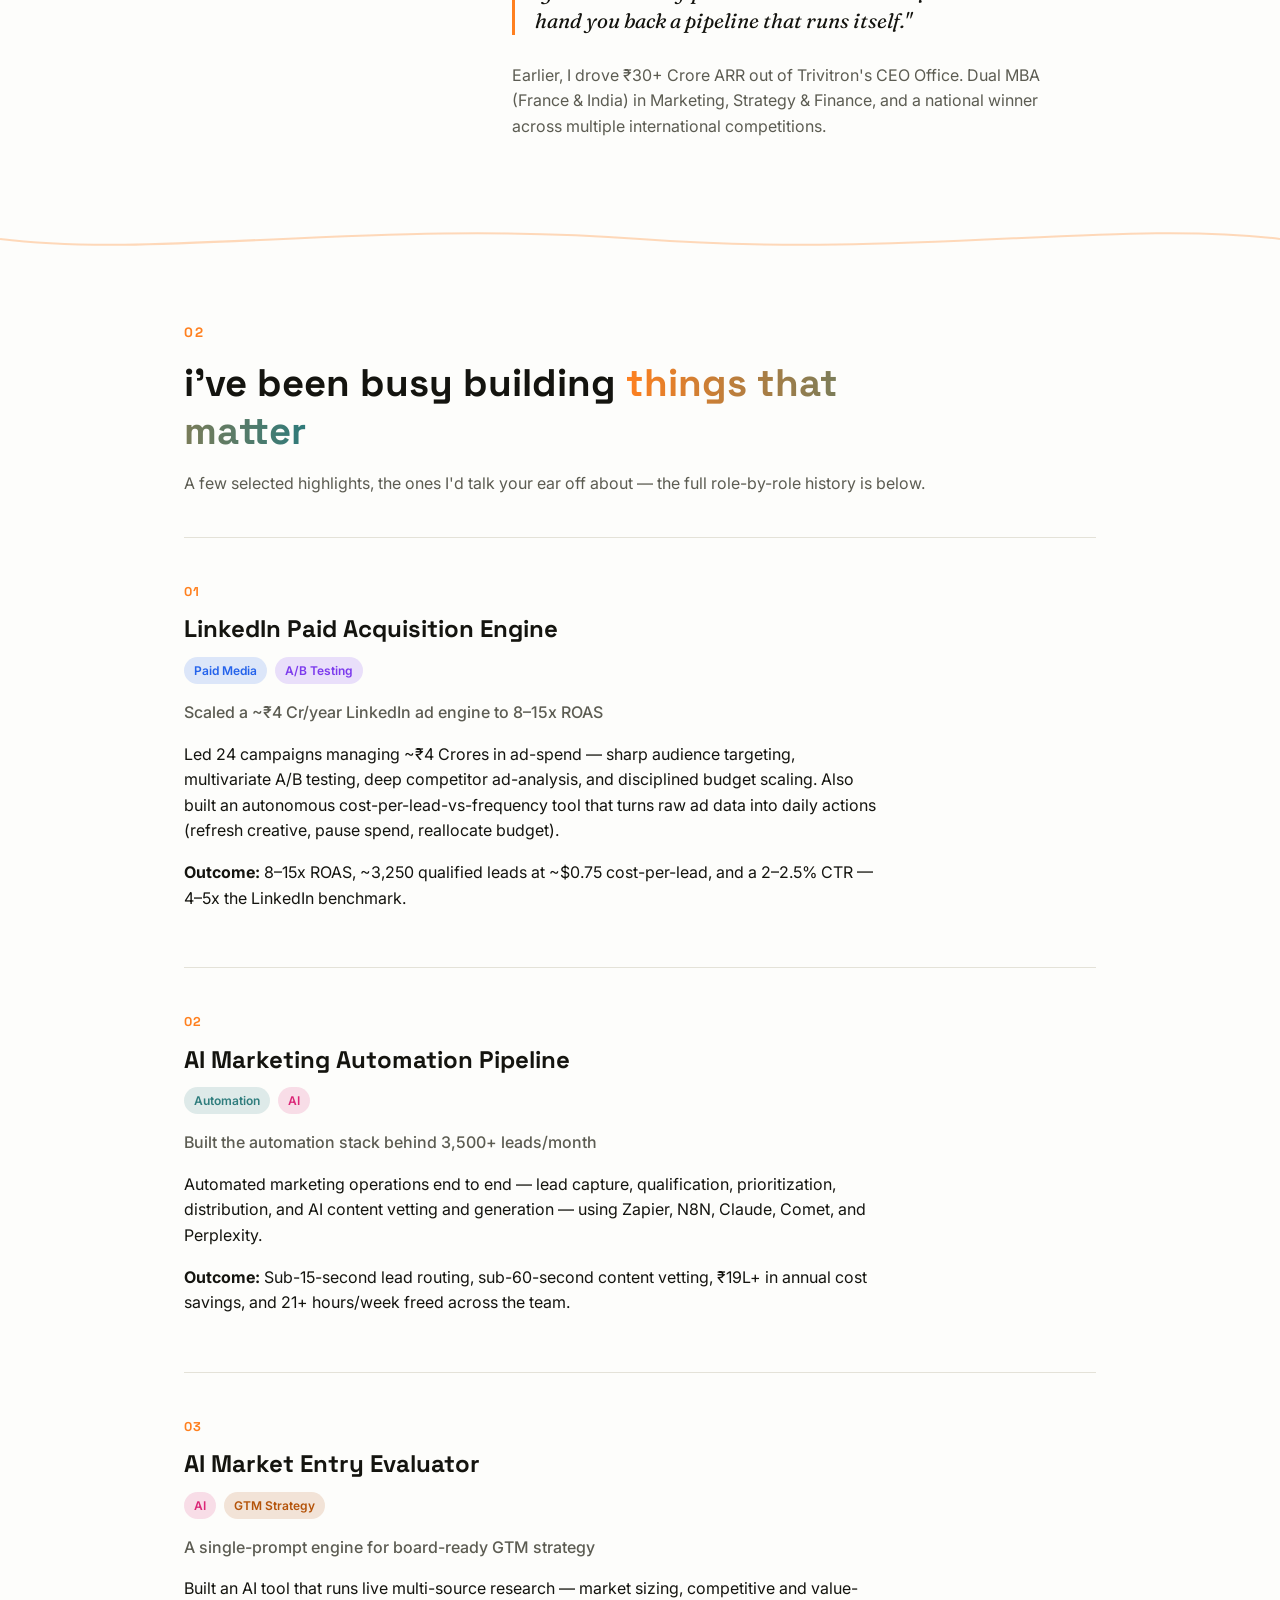
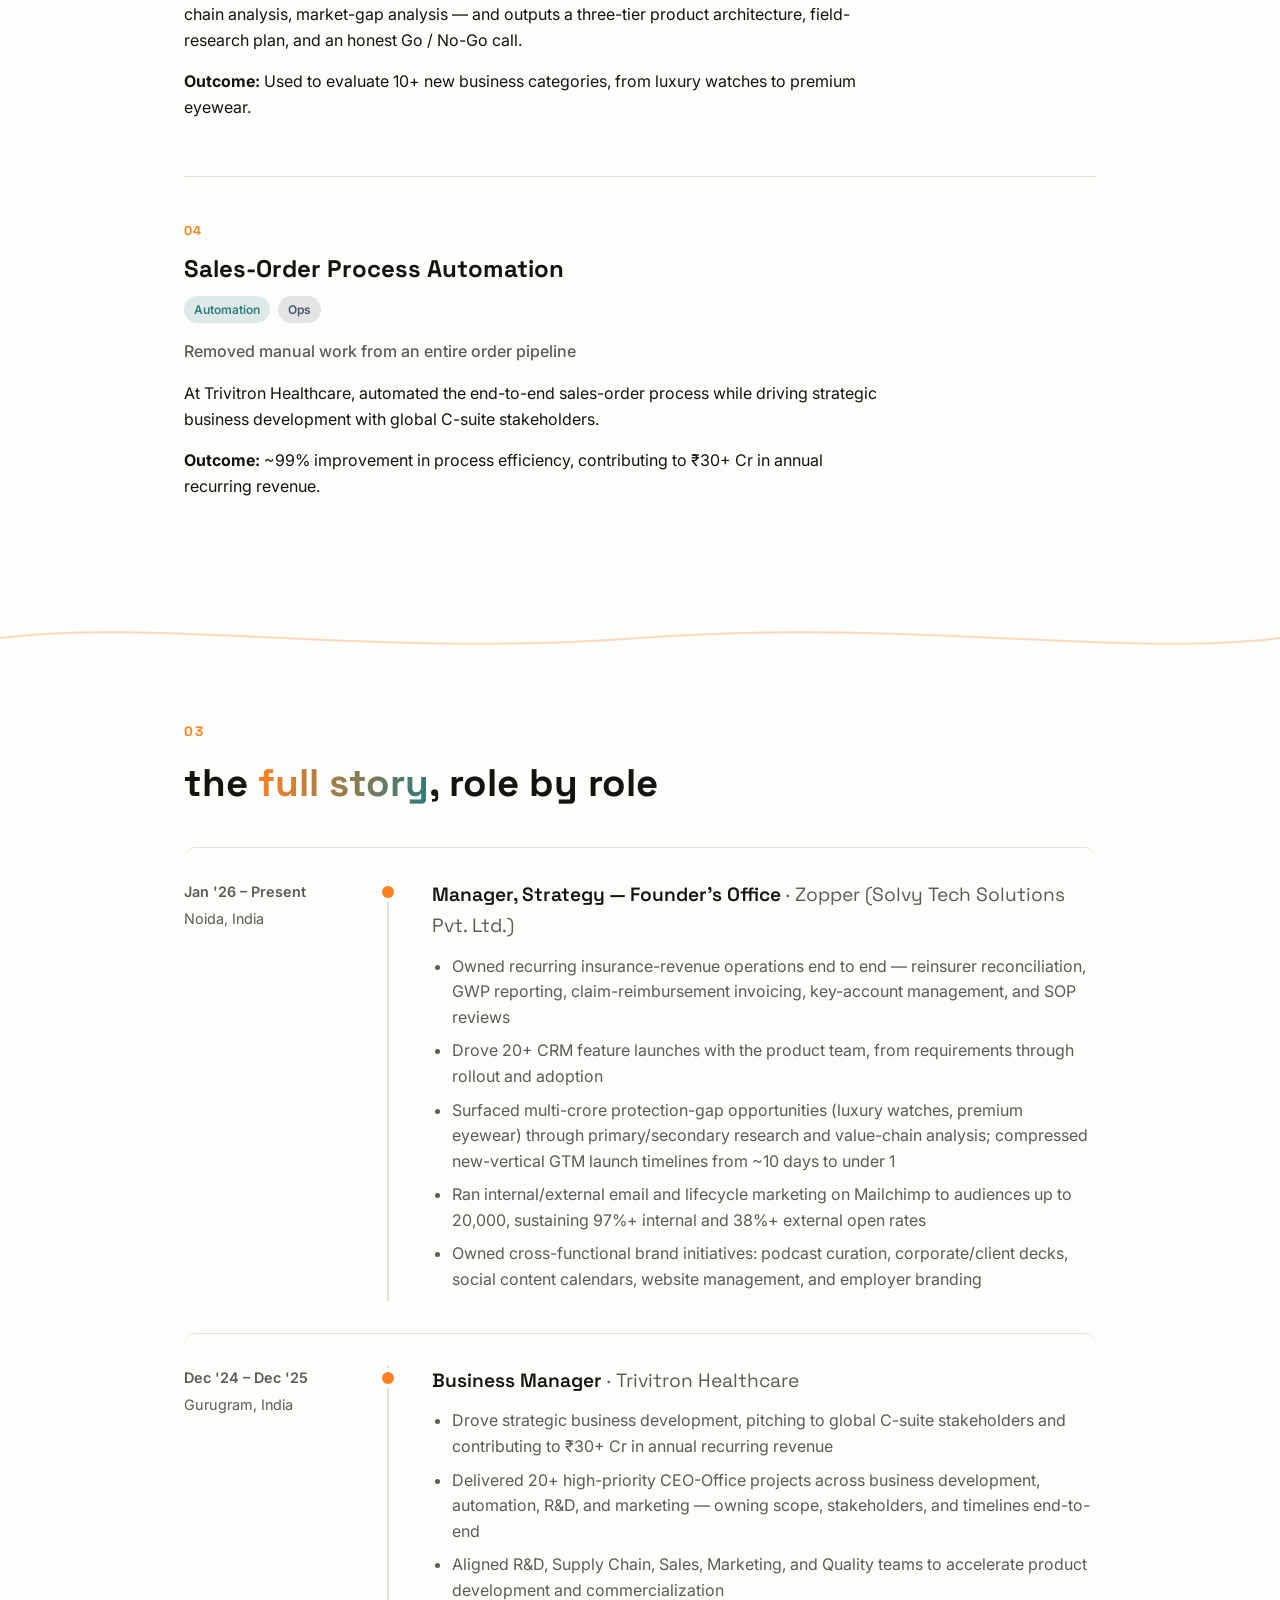
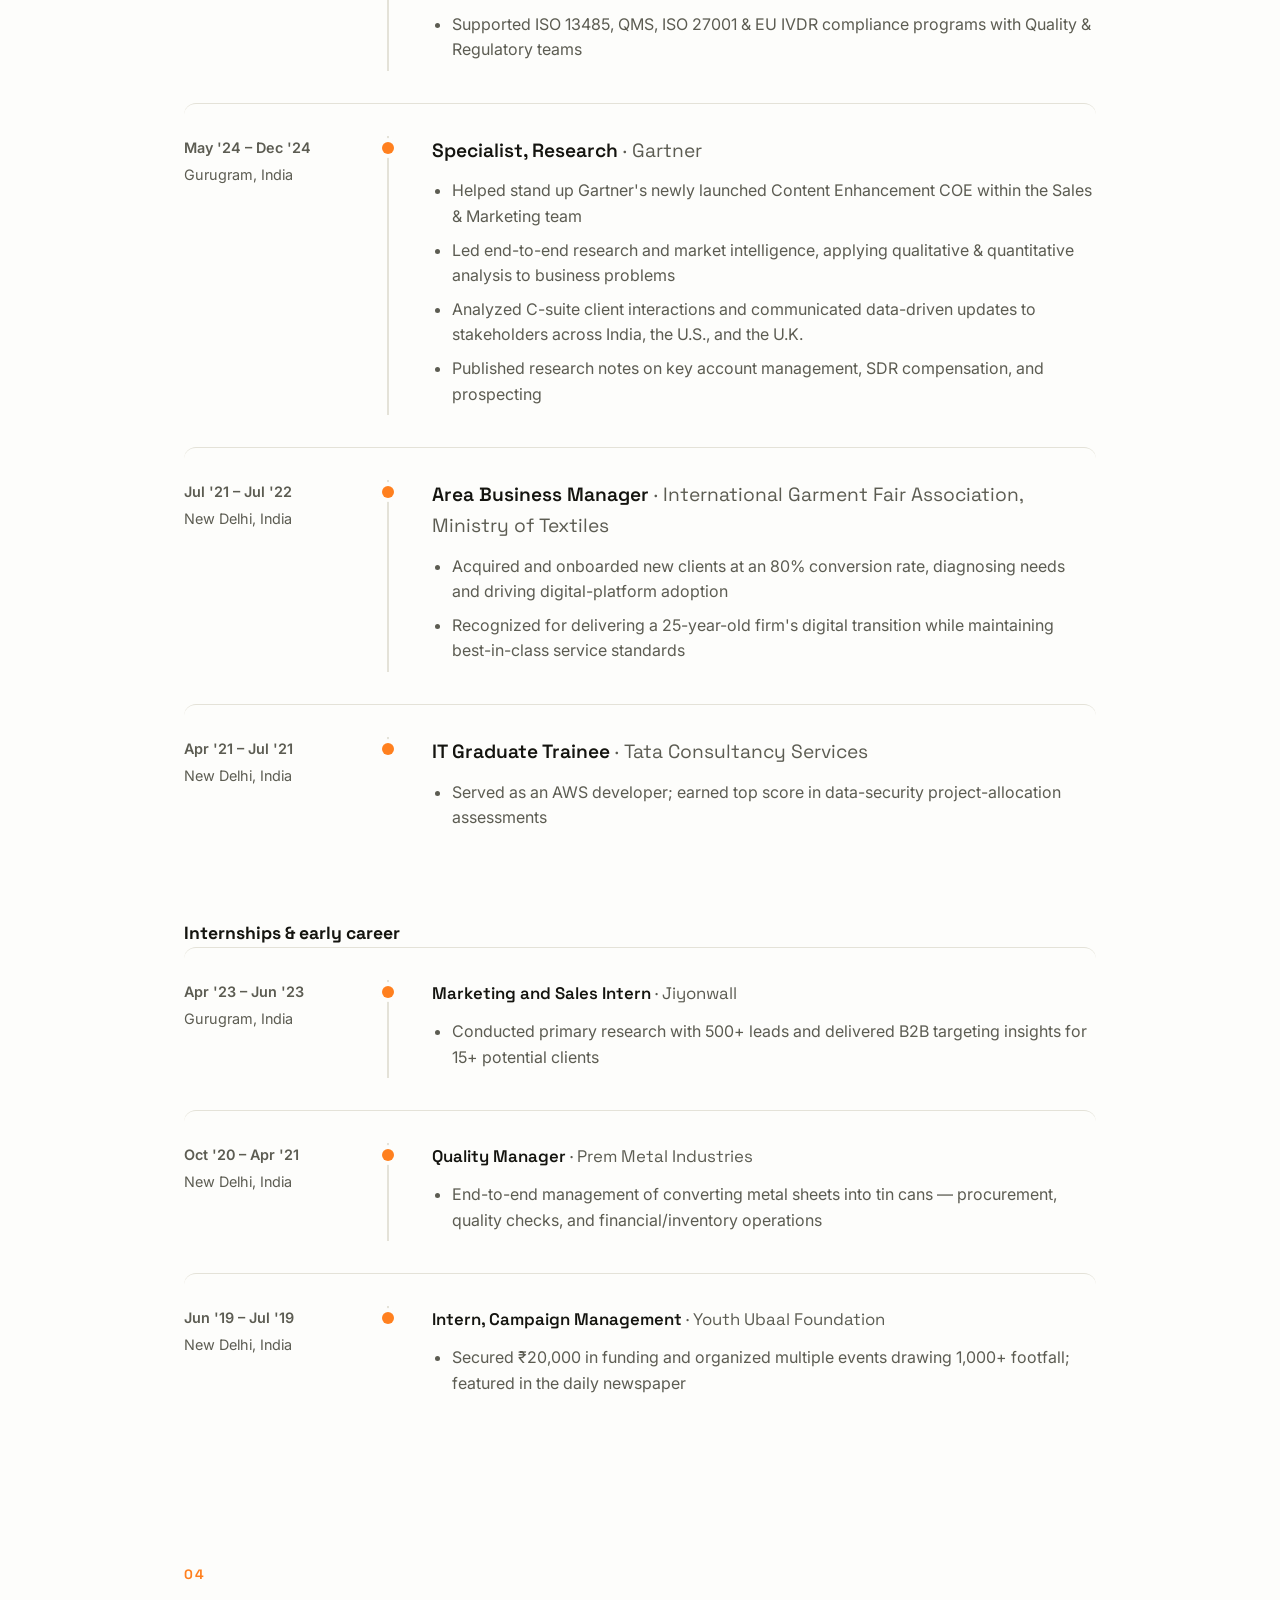
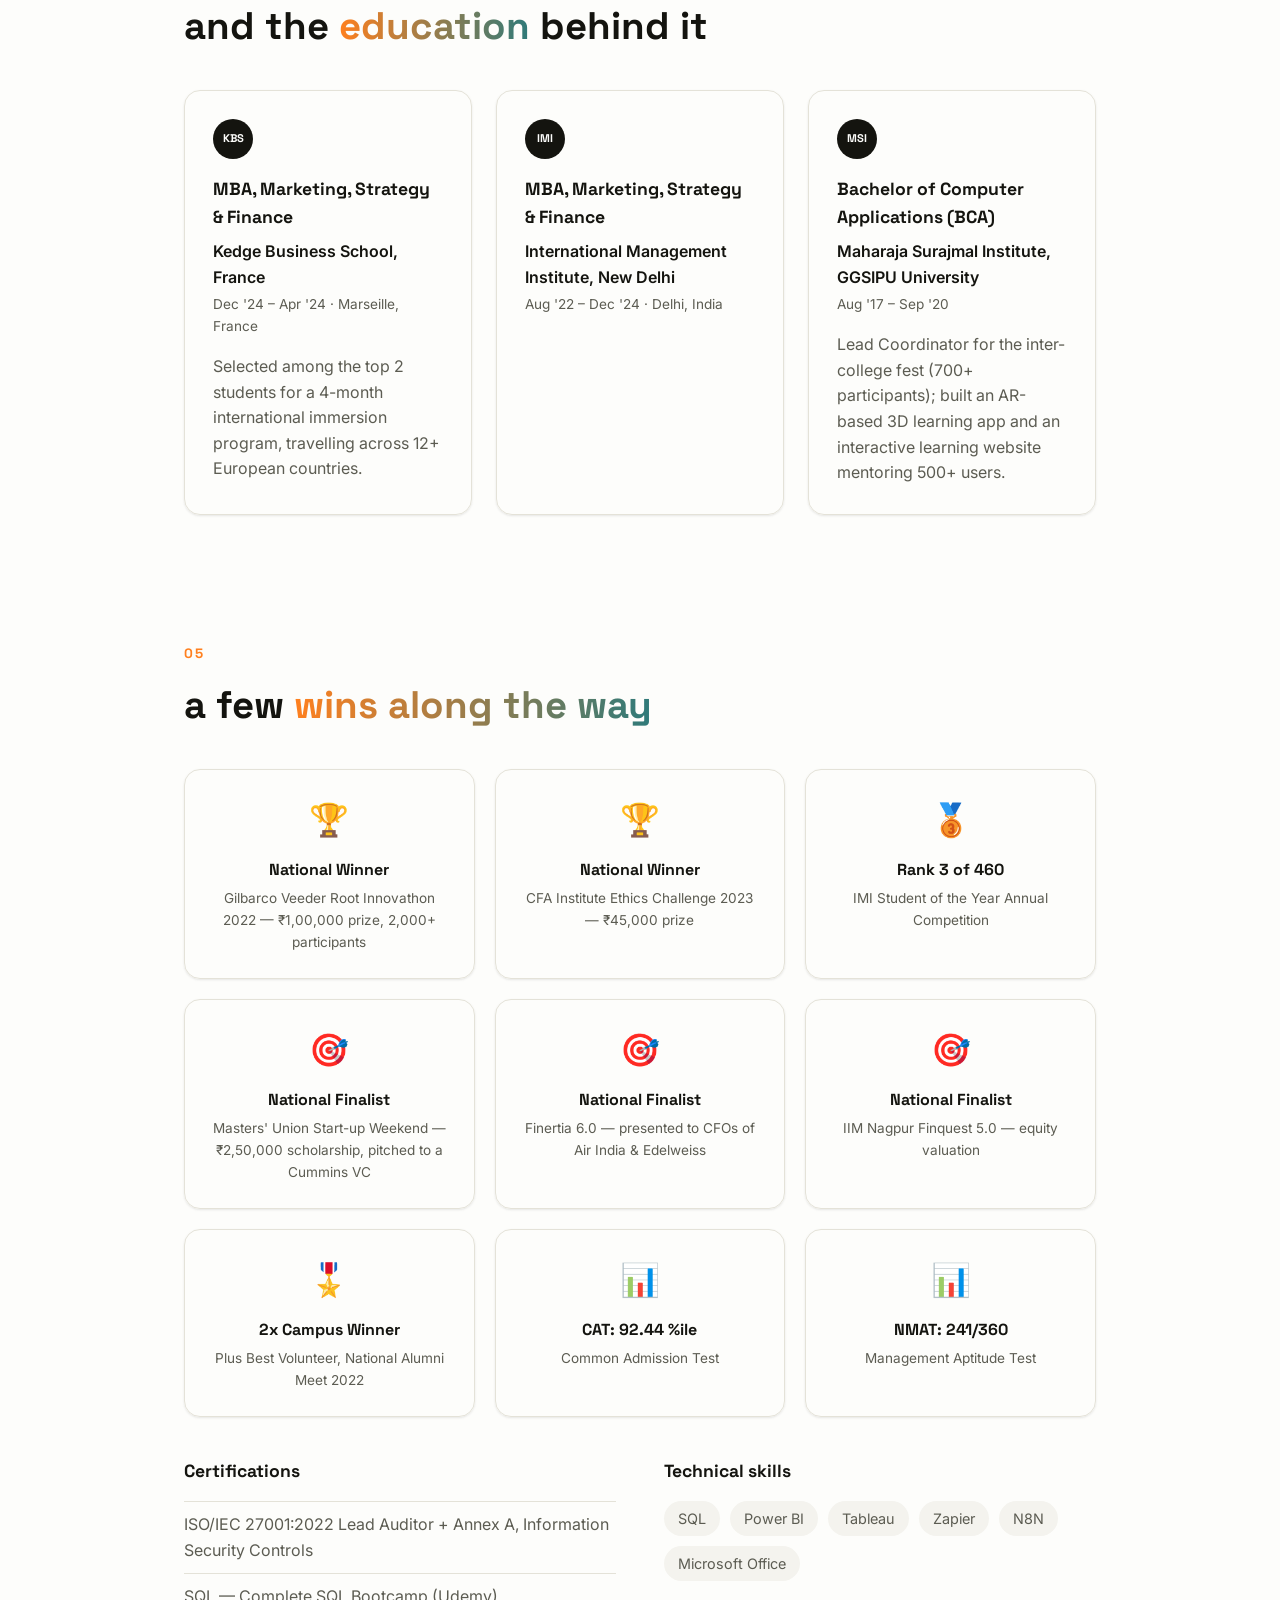
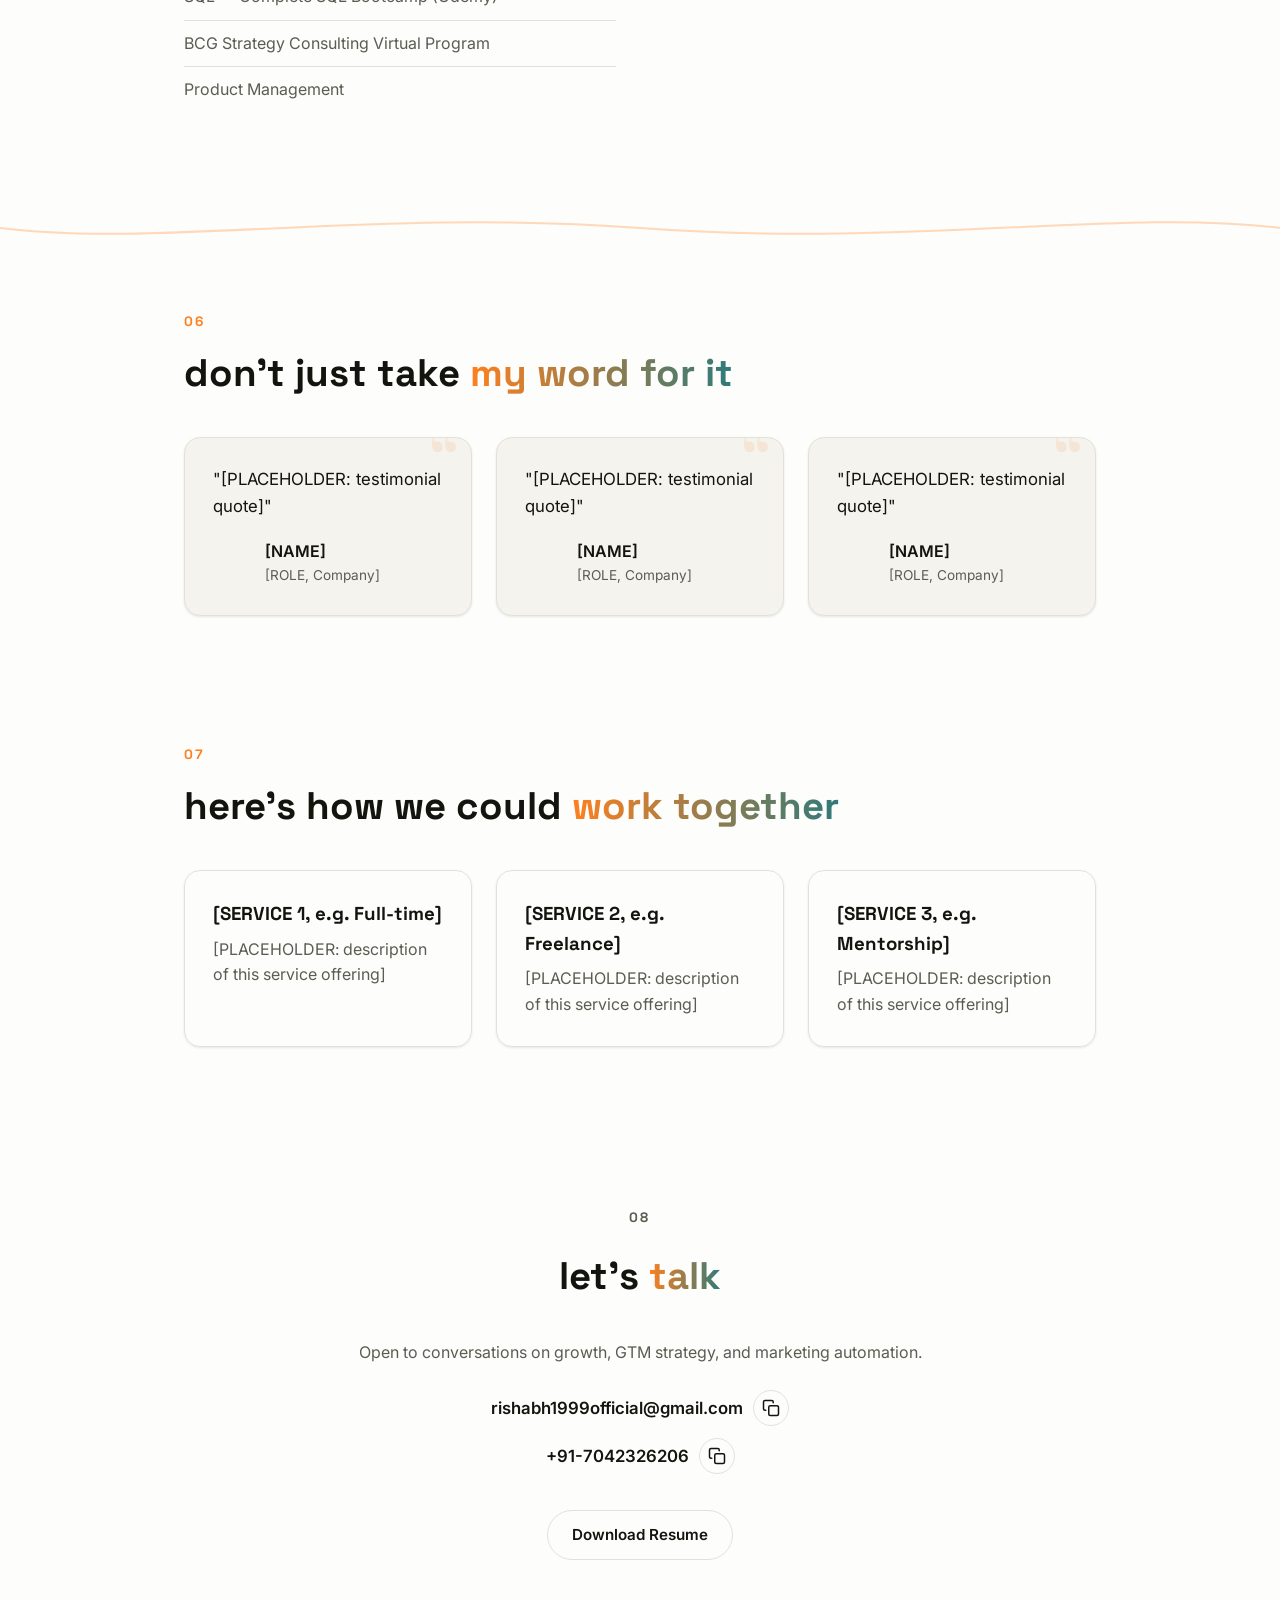
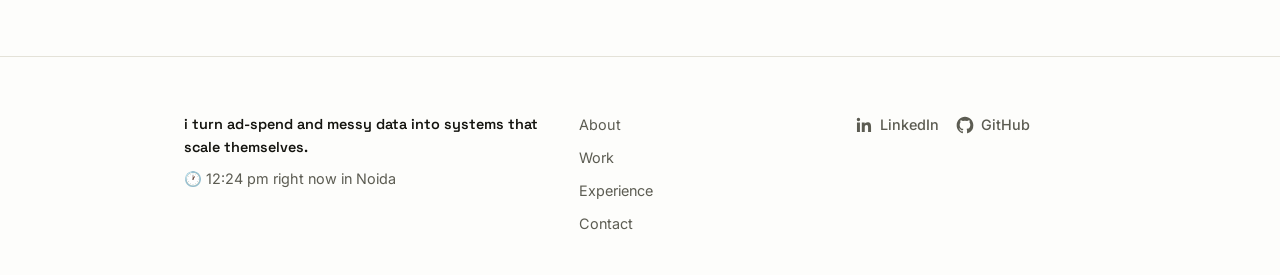
==== commit c1adc087: "Add fixed WhatsApp button (bottom-right, persists through scroll) with pre-filled message, stack bac" ====
--- a/index.html
+++ b/index.html
@@ -569,6 +569,16 @@
     </div>
   </footer>
 
+  <a
+    href="https://wa.me/917042326206?text=Hey%20Rishabh%2C%20I%20checked%20out%20your%20website%20%E2%80%94%20I%20have%20an%20opportunity%20I'd%20like%20to%20discuss."
+    class="whatsapp-btn"
+    target="_blank"
+    rel="noopener"
+    aria-label="Message Rishabh on WhatsApp"
+  >
+    <svg viewBox="0 0 24 24" width="26" height="26" fill="currentColor" aria-hidden="true"><path d="M17.472 14.382c-.297-.149-1.758-.867-2.03-.967-.273-.099-.471-.148-.67.15-.197.297-.767.966-.94 1.164-.173.199-.347.223-.644.075-.297-.15-1.255-.463-2.39-1.475-.883-.788-1.48-1.761-1.653-2.059-.173-.297-.018-.458.13-.606.134-.133.298-.347.446-.52.149-.174.198-.298.298-.497.099-.198.05-.371-.025-.52-.075-.149-.669-1.612-.916-2.207-.242-.579-.487-.5-.669-.51-.173-.008-.371-.01-.57-.01-.198 0-.52.074-.792.372-.272.297-1.04 1.016-1.04 2.479 0 1.462 1.065 2.875 1.213 3.074.149.198 2.096 3.2 5.077 4.487.709.306 1.262.489 1.694.626.712.226 1.36.194 1.872.118.571-.085 1.758-.719 2.006-1.413.248-.694.248-1.289.173-1.413-.074-.124-.272-.198-.57-.347z"/><path d="M12.001 2c-5.514 0-9.999 4.485-9.999 10 0 1.762.462 3.485 1.34 5.003L2 22l5.116-1.318A9.94 9.94 0 0 0 12.001 22C17.515 22 22 17.514 22 12S17.515 2 12.001 2zm0 18.062c-1.575 0-3.115-.423-4.463-1.223l-.32-.19-3.037.782.812-2.96-.208-.304a8.02 8.02 0 0 1-1.284-4.35c0-4.44 3.614-8.054 8.054-8.054 4.44 0 8.054 3.614 8.054 8.054 0 4.44-3.614 8.245-8.054 8.245z"/></svg>
+  </a>
+
   <a href="#top" class="back-to-top" id="backToTop" aria-label="Back to top">↑</a>
 
   <div class="mobile-cta-bar">
--- a/css/styles.css
+++ b/css/styles.css
@@ -1165,11 +1165,33 @@
   display: block;
 }
 
+/* WhatsApp button — fixed bottom-right, always visible, persists through scroll */
+.whatsapp-btn {
+  position: fixed;
+  right: 24px;
+  bottom: 24px;
+  width: 52px;
+  height: 52px;
+  border-radius: 50%;
+  background: #25d366;
+  color: #fff;
+  display: flex;
+  align-items: center;
+  justify-content: center;
+  box-shadow: var(--shadow-md);
+  transition: transform 0.2s ease;
+  z-index: 65;
+}
+
+.whatsapp-btn:hover {
+  transform: scale(1.08);
+}
+
 /* Back to top */
 .back-to-top {
   position: fixed;
-  right: 24px;
-  bottom: 24px;
+  right: 28px;
+  bottom: 88px;
   width: 44px;
   height: 44px;
   border-radius: 50%;
@@ -1519,8 +1541,15 @@
     padding-bottom: 72px;
   }
 
+  .whatsapp-btn {
+    bottom: 84px;
+    right: 16px;
+    width: 48px;
+    height: 48px;
+  }
+
   .back-to-top {
-    bottom: 84px;
+    bottom: 144px;
   }
 
   .toast {
@@ -1611,8 +1640,8 @@
   }
 
   .back-to-top {
-    right: 16px;
-    bottom: 16px;
+    right: 18px;
+    bottom: 144px;
   }
 
   .site-footer__grid {
@@ -1727,6 +1756,7 @@
   .brand-stripe,
   .side-nav,
   .back-to-top,
+  .whatsapp-btn,
   .skip-link,
   .theme-toggle,
   .palette-toggle,
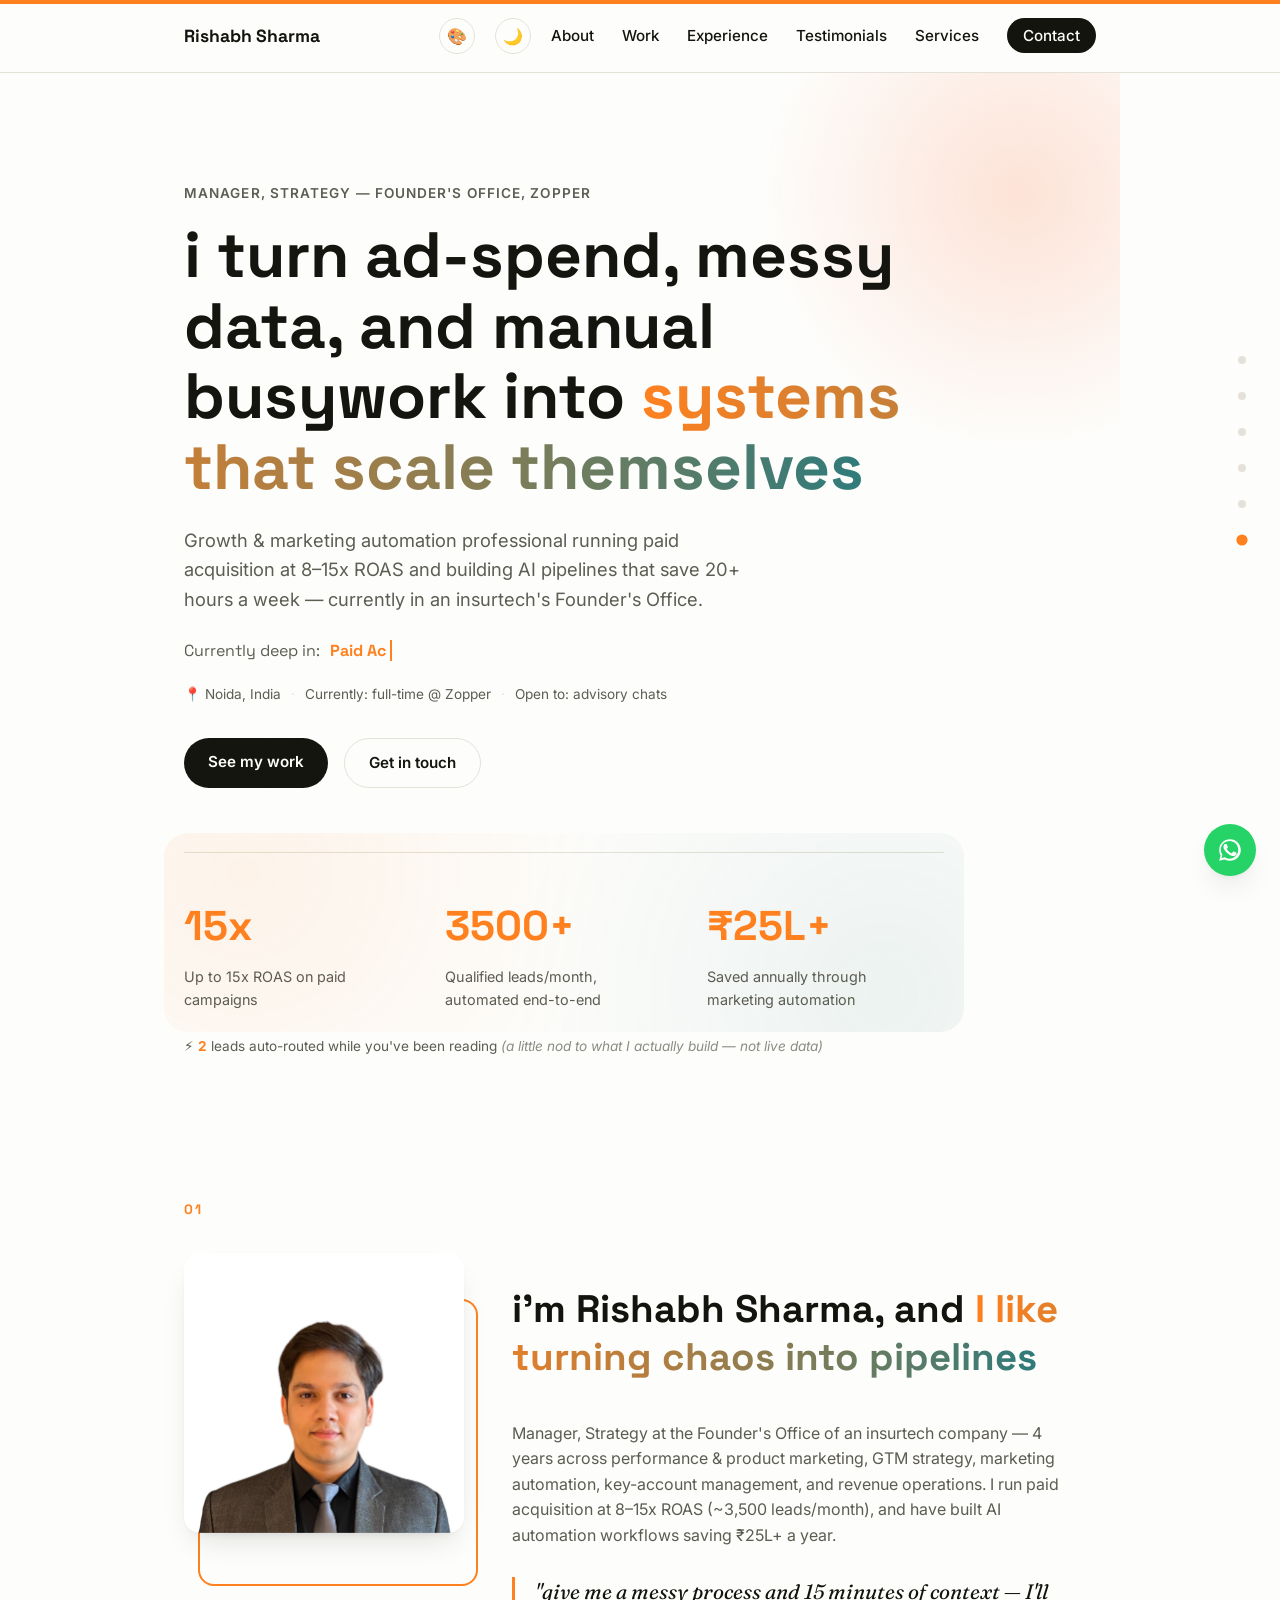
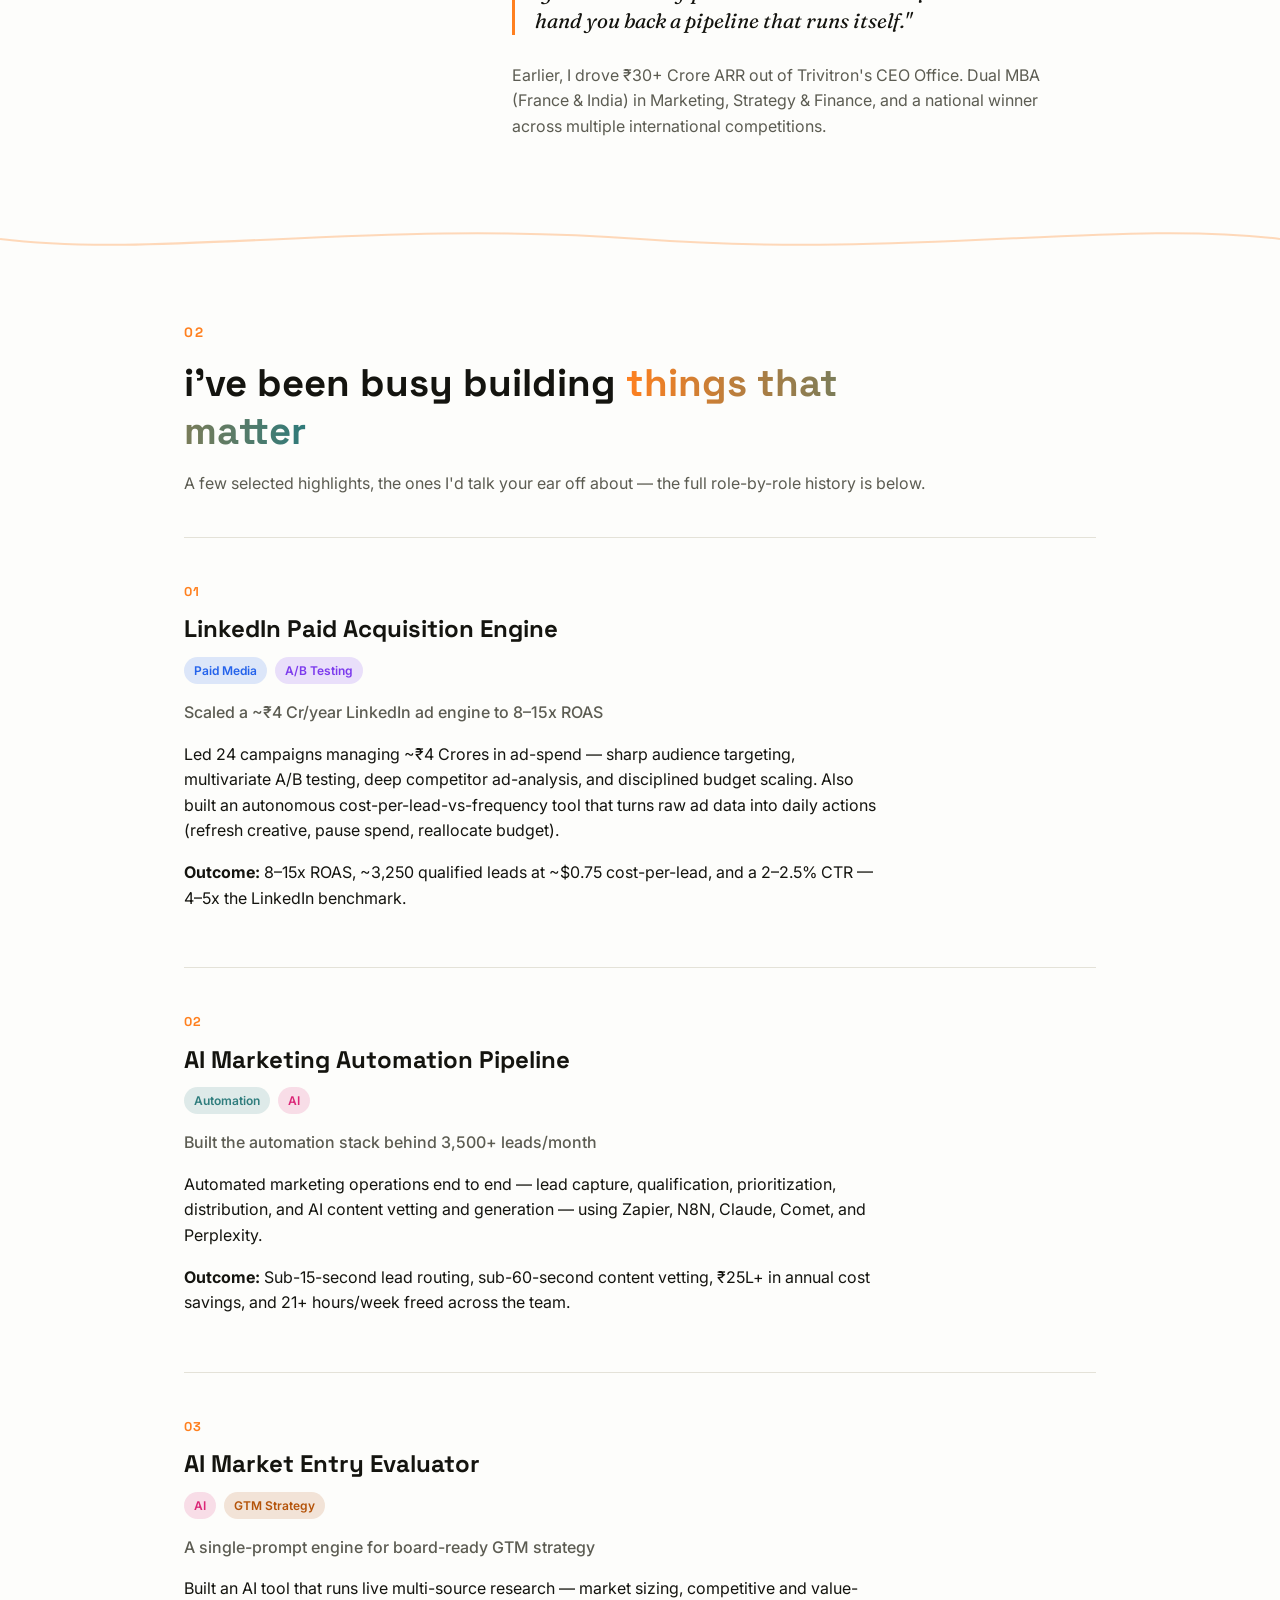
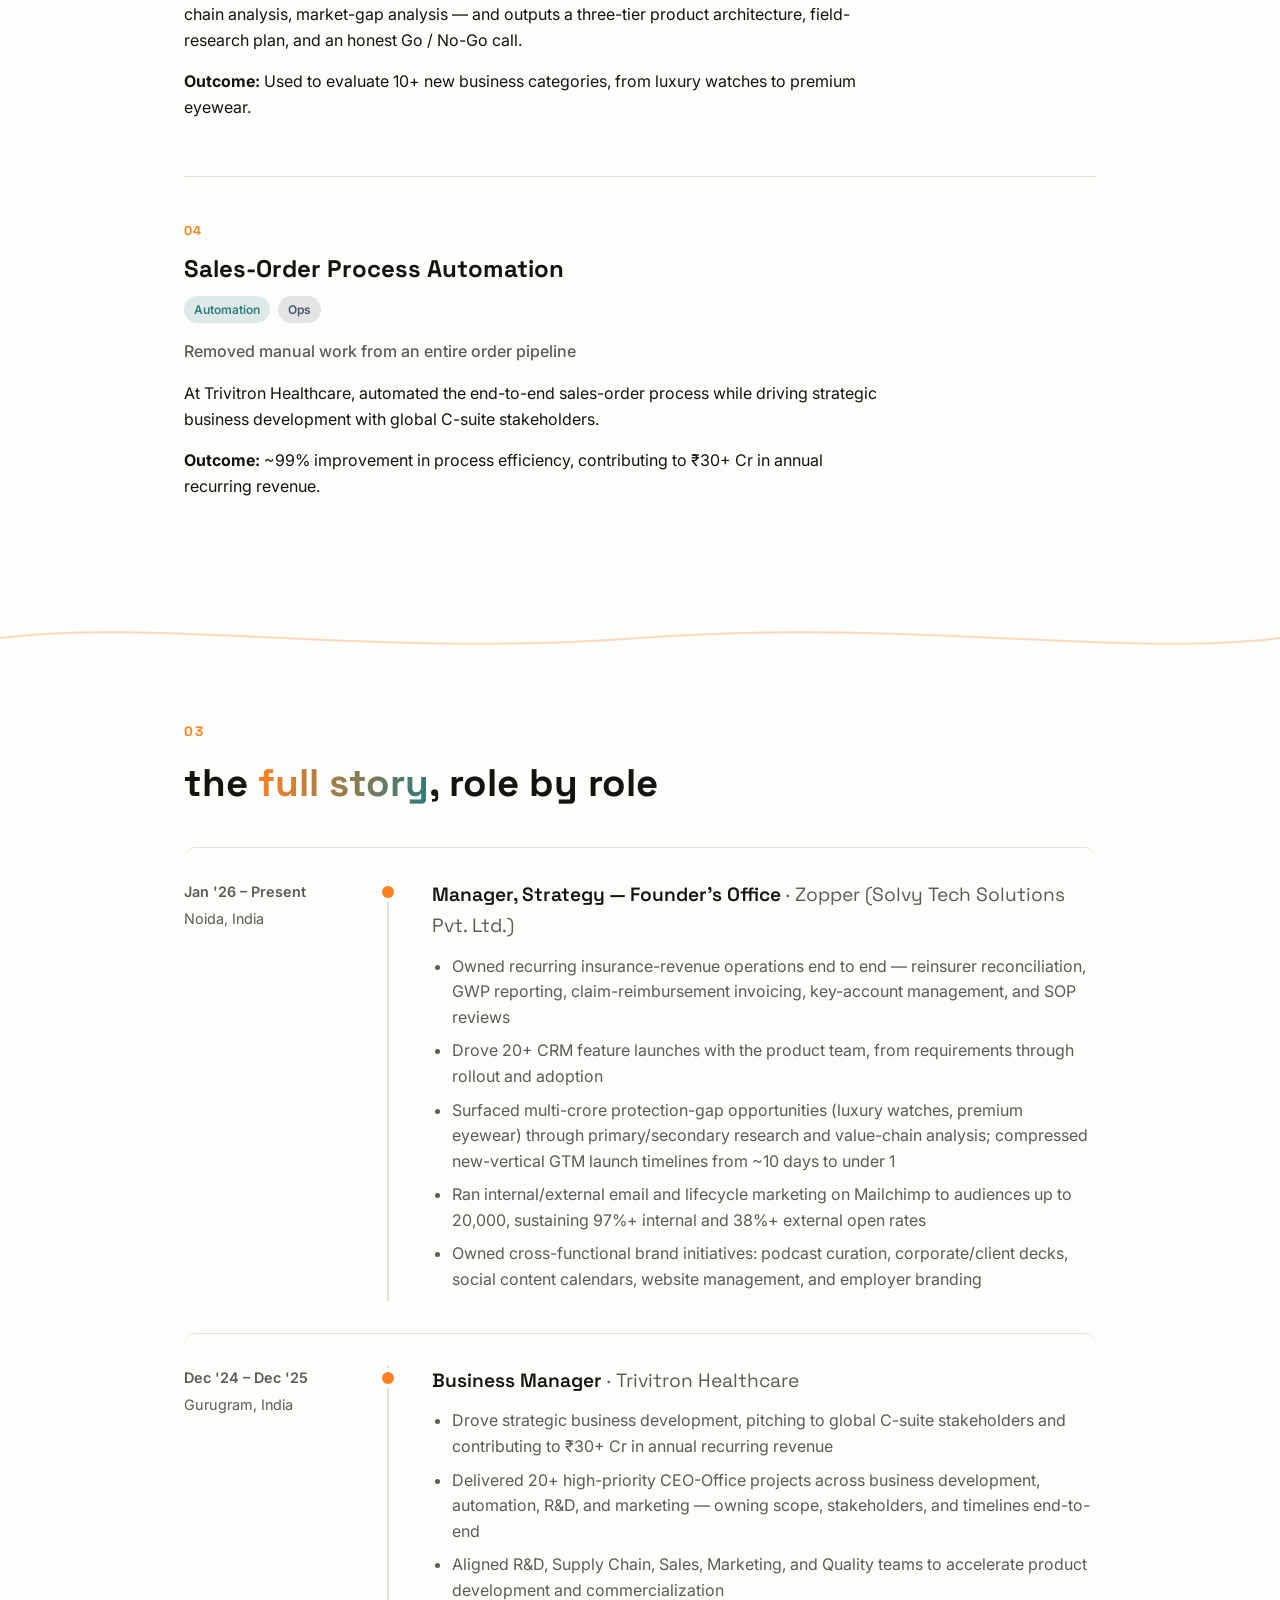
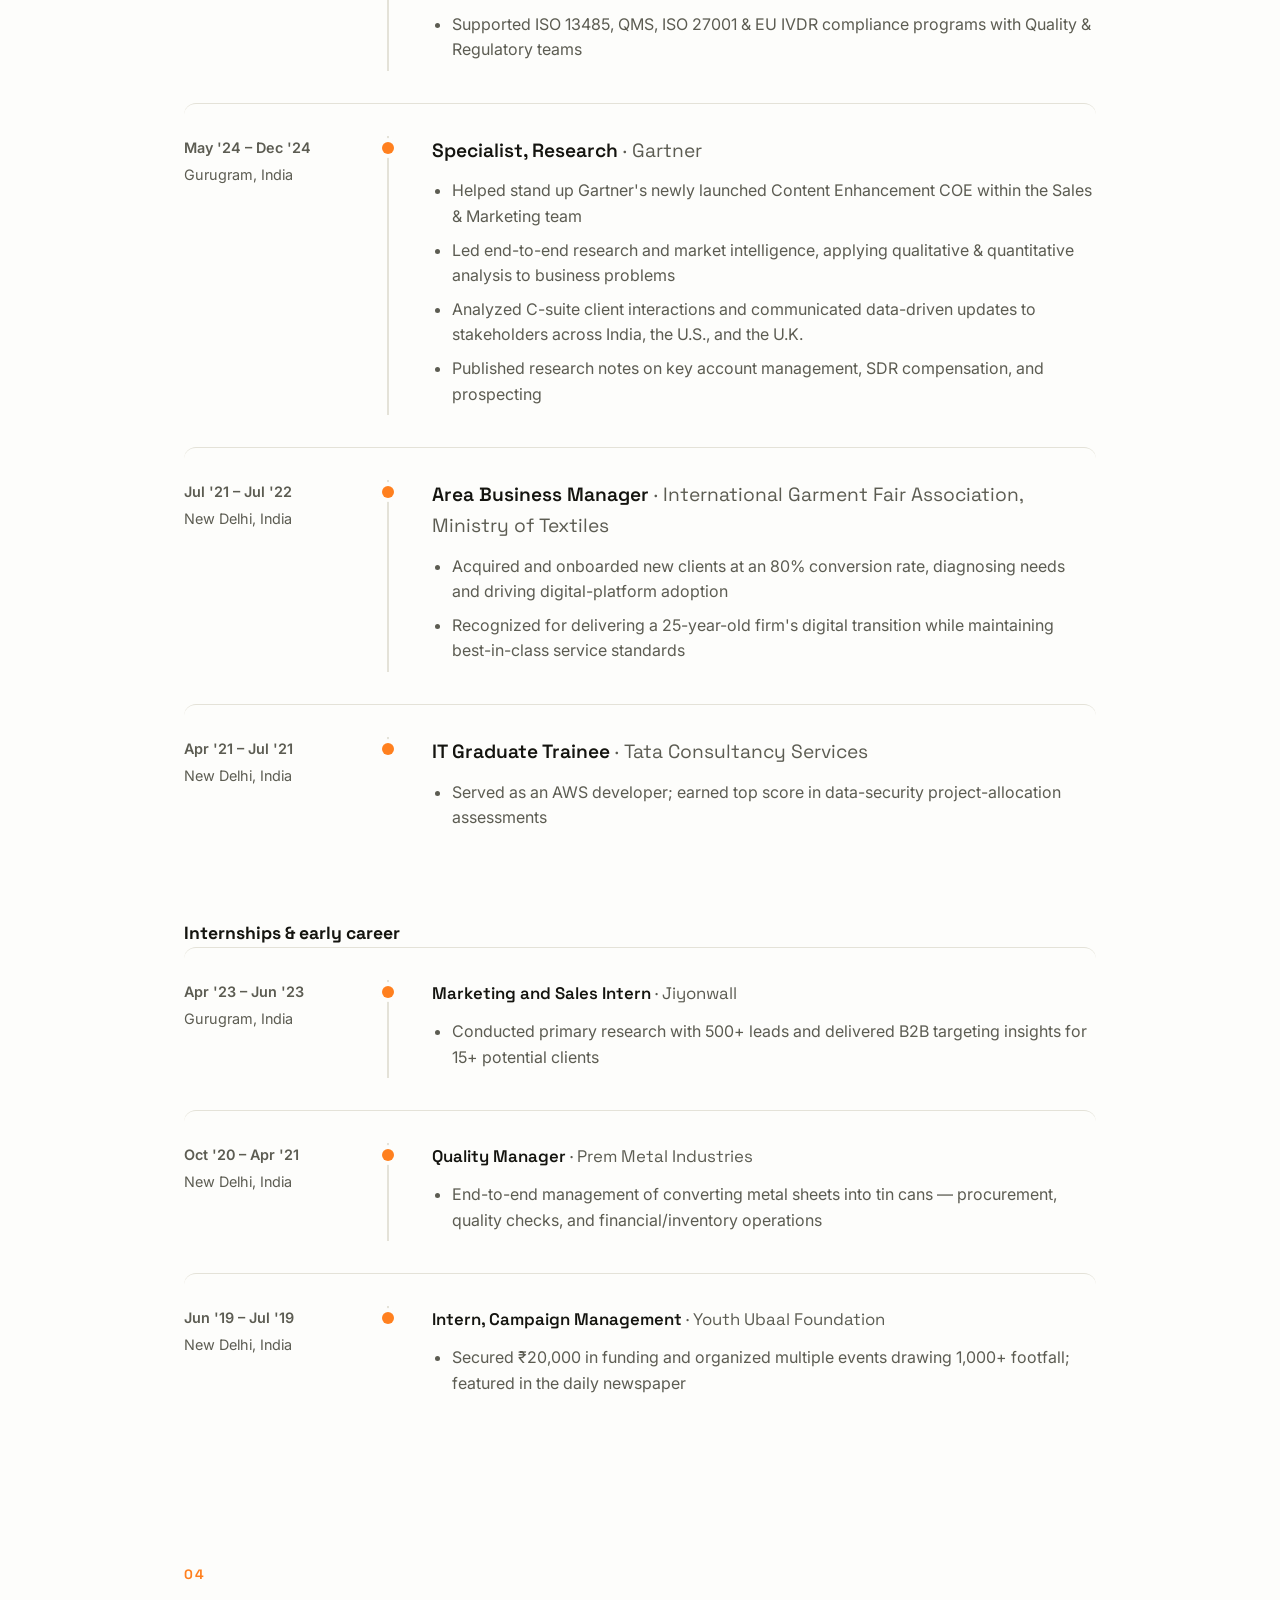
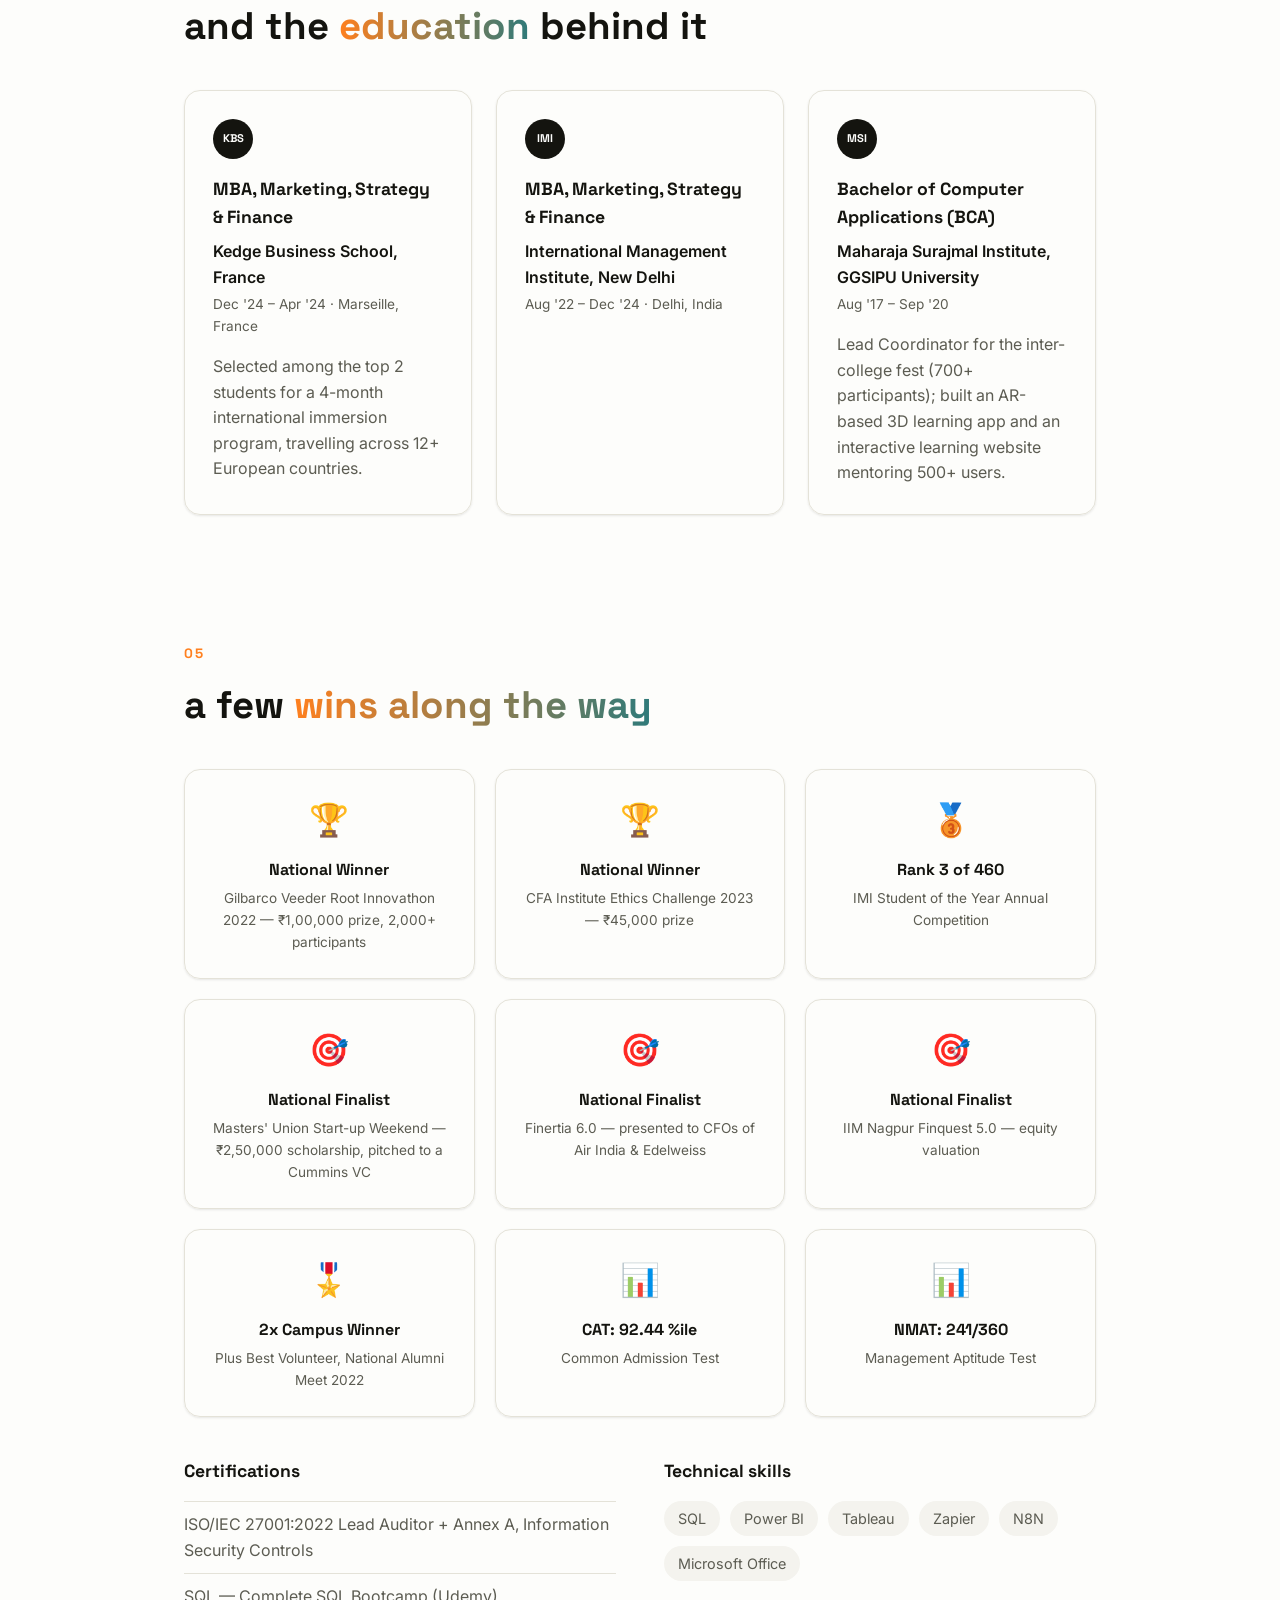
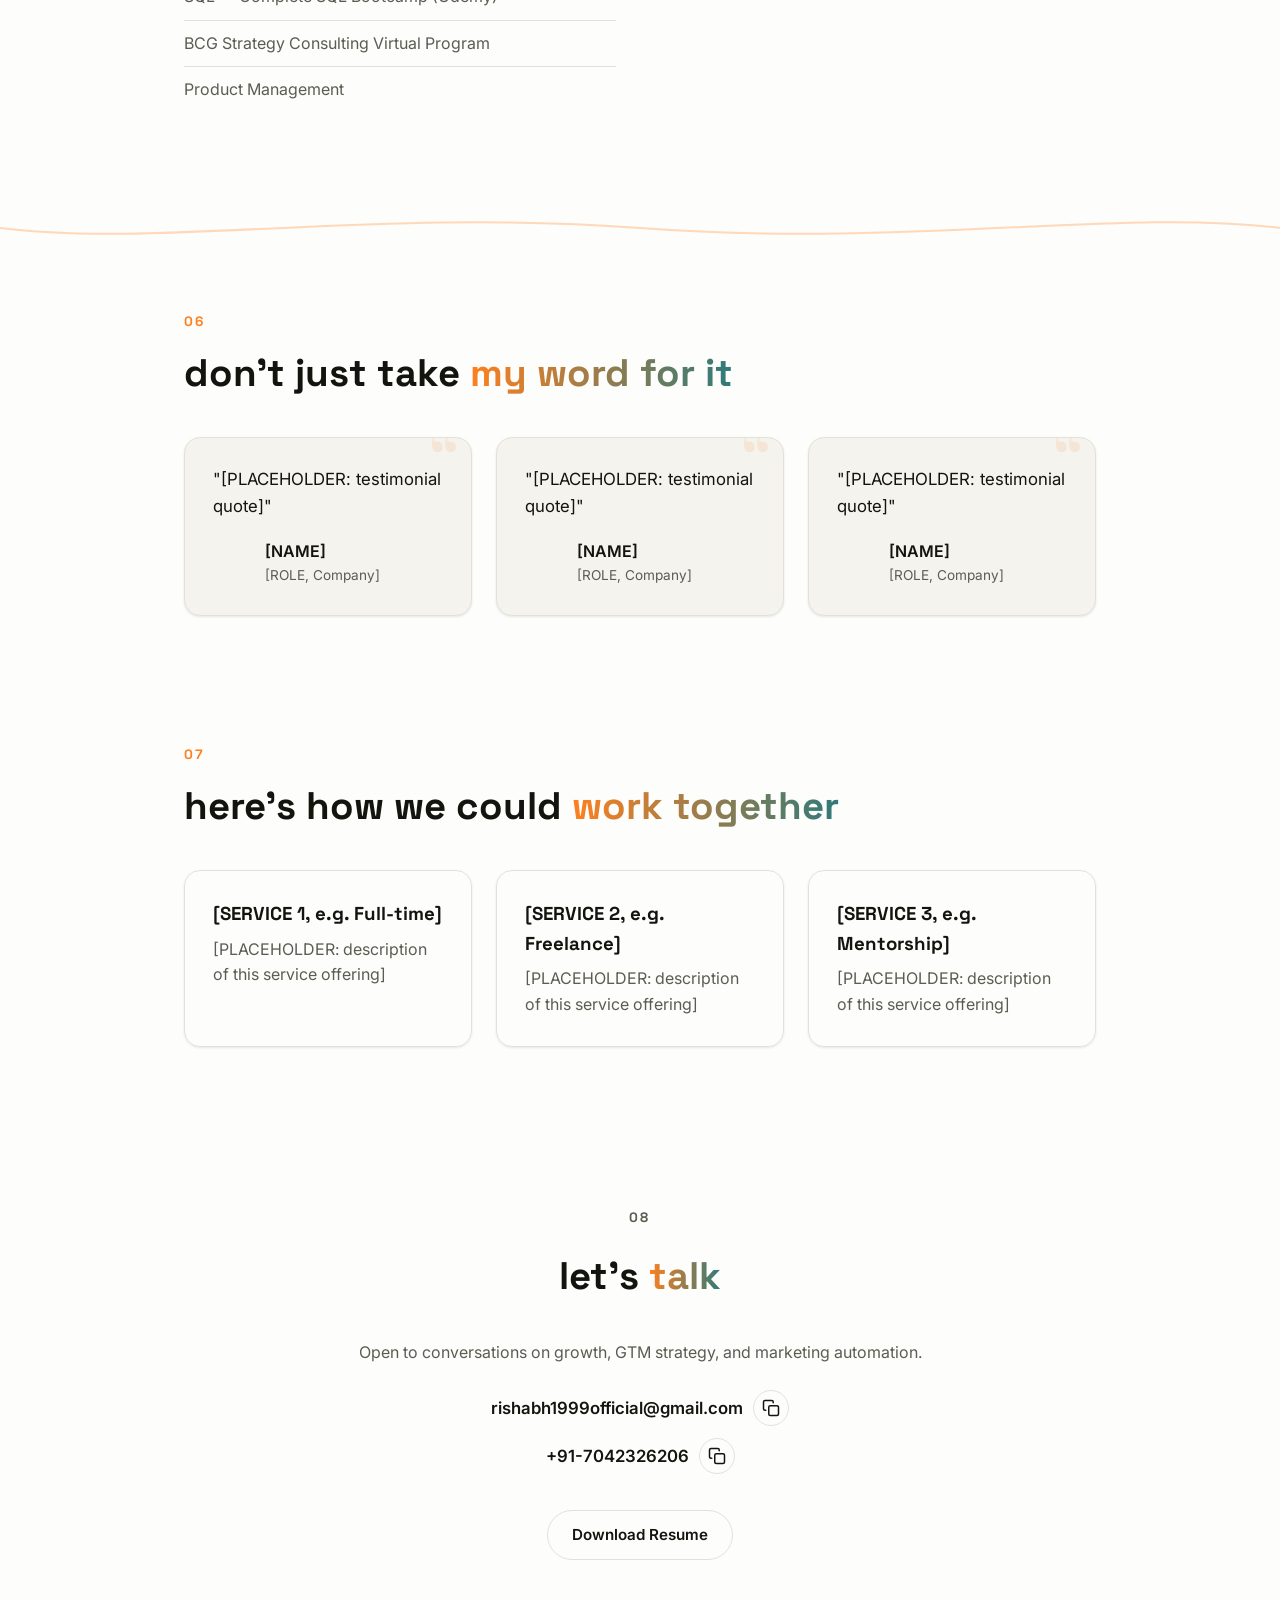
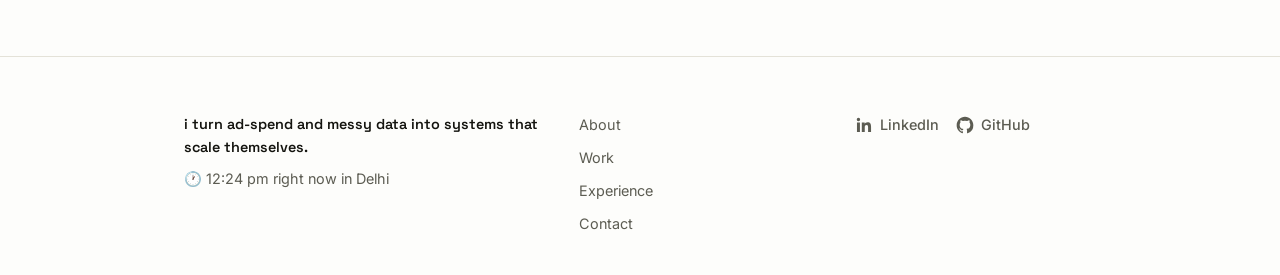
==== commit f03336ad: "Update savings figure 19L to 25L across hero stat/about/case-study, update resume PDF to latest vers" ====
--- a/index.html
+++ b/index.html
@@ -122,7 +122,7 @@
           <p class="stat-tile__label">Qualified leads/month, automated end-to-end</p>
         </div>
         <div class="stat-tile">
-          <p class="stat-tile__value"><span data-count-to="19" data-prefix="₹" data-suffix="L+">₹0L+</span></p>
+          <p class="stat-tile__value"><span data-count-to="25" data-prefix="₹" data-suffix="L+">₹0L+</span></p>
           <p class="stat-tile__label">Saved annually through marketing automation</p>
         </div>
       </div>
@@ -138,7 +138,7 @@
       </div>
       <div class="about__text reveal">
         <h2 class="section-heading">i'm Rishabh Sharma, and <span class="highlight">I like turning chaos into pipelines</span></h2>
-        <p>Manager, Strategy at the Founder's Office of an insurtech company — 4 years across performance & product marketing, GTM strategy, marketing automation, key-account management, and revenue operations. I run paid acquisition at 8–15x ROAS (~3,500 leads/month), and have built AI automation workflows saving ₹19L+ a year.</p>
+        <p>Manager, Strategy at the Founder's Office of an insurtech company — 4 years across performance & product marketing, GTM strategy, marketing automation, key-account management, and revenue operations. I run paid acquisition at 8–15x ROAS (~3,500 leads/month), and have built AI automation workflows saving ₹25L+ a year.</p>
         <blockquote class="pull-quote">"give me a messy process and 15 minutes of context — I'll hand you back a pipeline that runs itself."</blockquote>
         <p>Earlier, I drove ₹30+ Crore ARR out of Trivitron's CEO Office. Dual MBA (France & India) in Marketing, Strategy & Finance, and a national winner across multiple international competitions.</p>
       </div>
@@ -178,7 +178,7 @@
           </div>
           <p class="case-study__summary">Built the automation stack behind 3,500+ leads/month</p>
           <p>Automated marketing operations end to end — lead capture, qualification, prioritization, distribution, and AI content vetting and generation — using Zapier, N8N, Claude, Comet, and Perplexity.</p>
-          <p class="case-study__outcome"><strong>Outcome:</strong> Sub-15-second lead routing, sub-60-second content vetting, ₹19L+ in annual cost savings, and 21+ hours/week freed across the team.</p>
+          <p class="case-study__outcome"><strong>Outcome:</strong> Sub-15-second lead routing, sub-60-second content vetting, ₹25L+ in annual cost savings, and 21+ hours/week freed across the team.</p>
         </div>
       </article>
 
@@ -544,7 +544,7 @@
     <div class="container site-footer__grid">
       <div class="site-footer__brand">
         <p class="site-footer__tagline" id="footerTagline">i turn ad-spend and messy data into systems that scale themselves.</p>
-        <p class="footer-clock">🕐 <span id="footerClock">--:--</span> right now in Noida</p>
+        <p class="footer-clock">🕐 <span id="footerClock">--:--</span> right now in Delhi</p>
       </div>
       <ul class="site-footer__links">
         <li><a href="#about" data-nav-link>About</a></li>
--- a/css/styles.css
+++ b/css/styles.css
@@ -1713,13 +1713,27 @@
     flex: 0 0 85%;
     scroll-snap-align: start;
   }
+
+  /* Services as a swipeable horizontal row */
+  .services__grid {
+    display: flex;
+    overflow-x: auto;
+    scroll-snap-type: x mandatory;
+    gap: 16px;
+    padding-bottom: 8px;
+    -webkit-overflow-scrolling: touch;
+  }
+
+  .service-card {
+    flex: 0 0 85%;
+    scroll-snap-align: start;
+  }
 }
 
 @media (max-width: 480px) {
   /* Force single-column below the point where minmax() minimums would overflow */
   .education__grid,
   .achievements__grid,
-  .services__grid,
   .badge-grid {
     grid-template-columns: 1fr;
   }
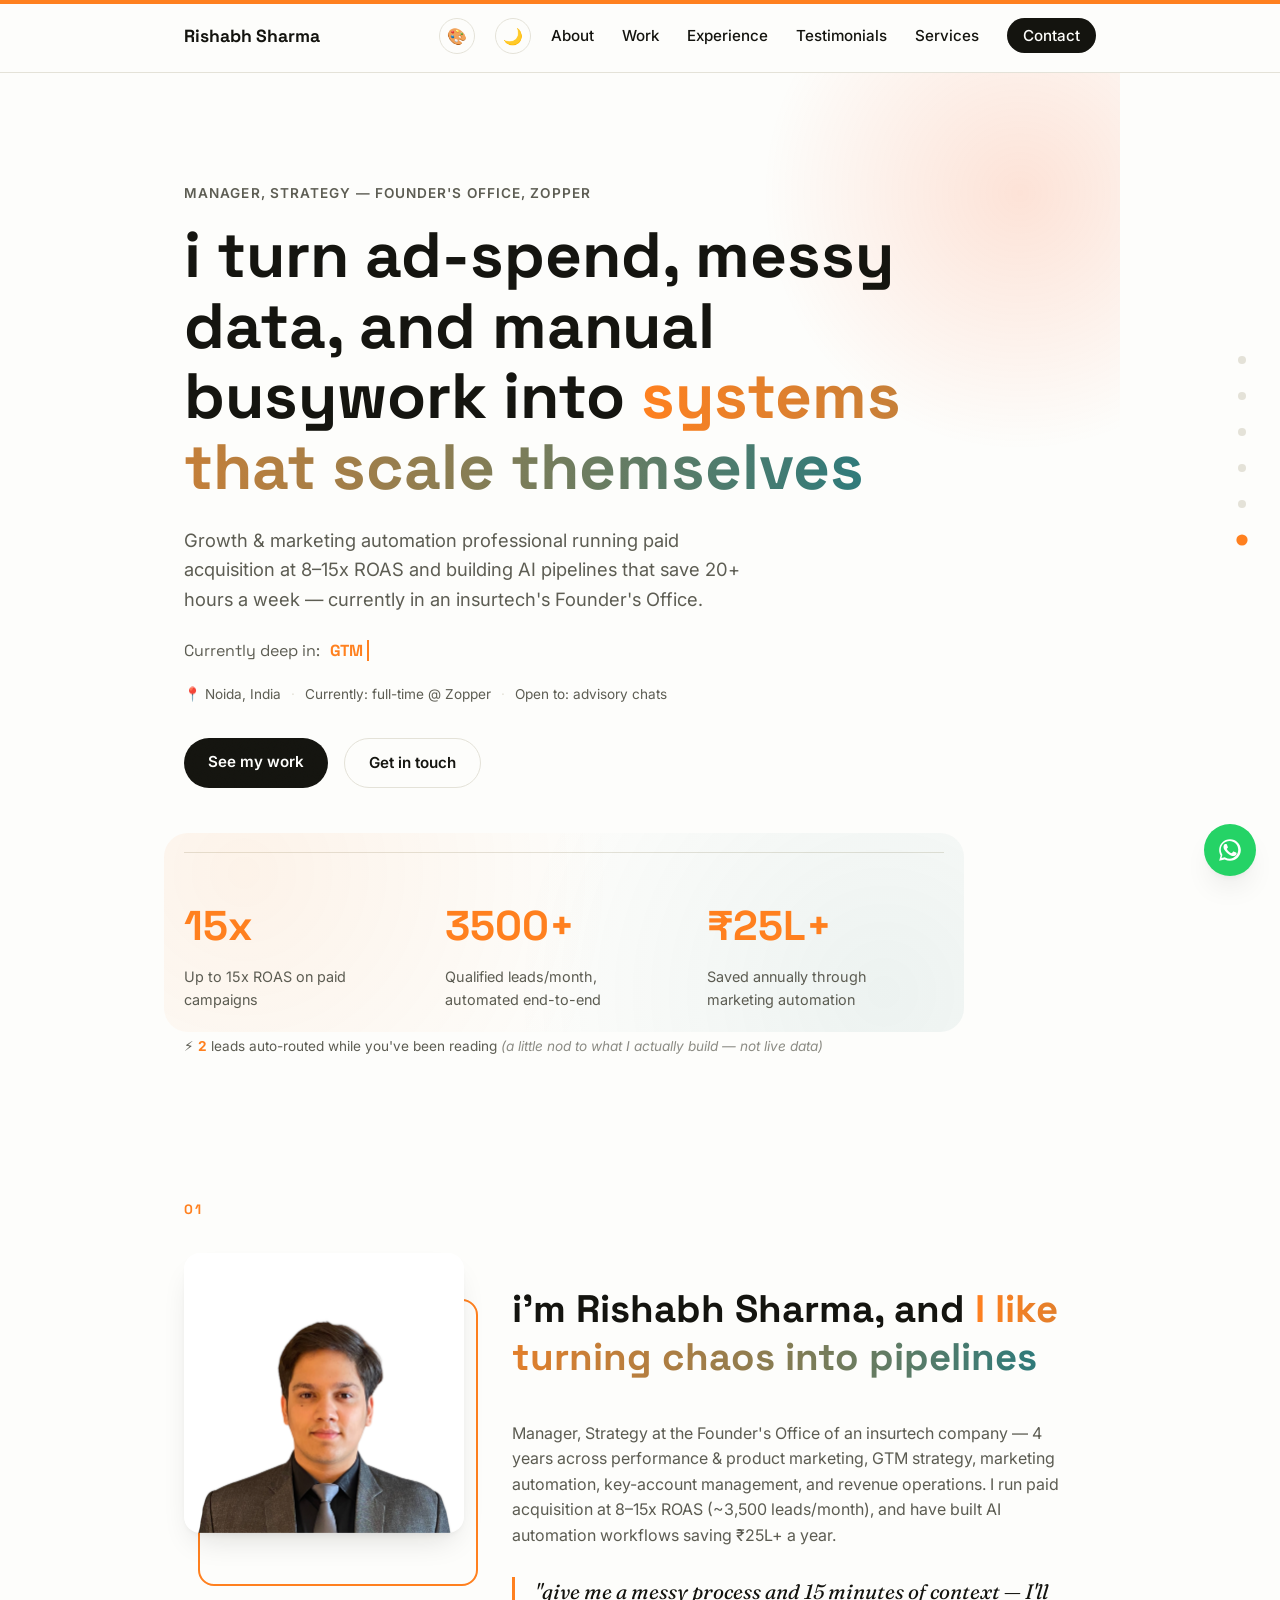
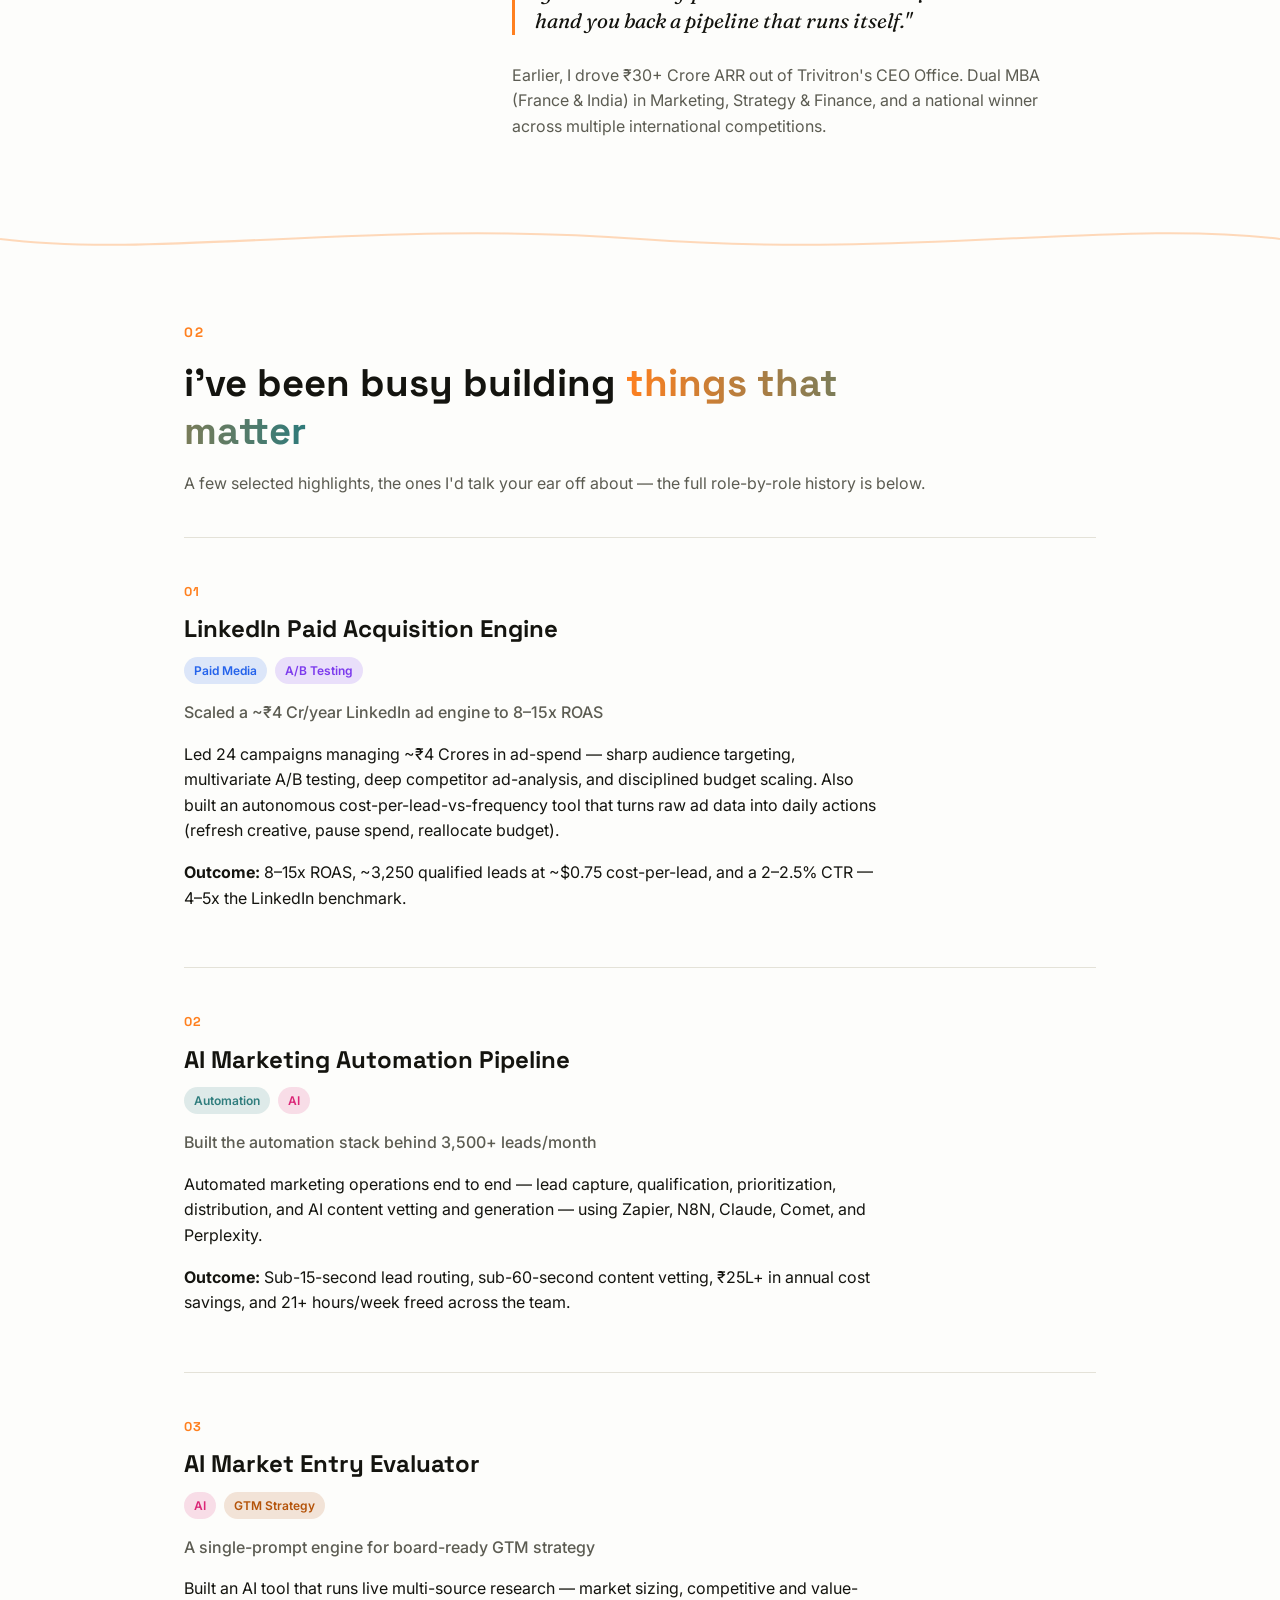
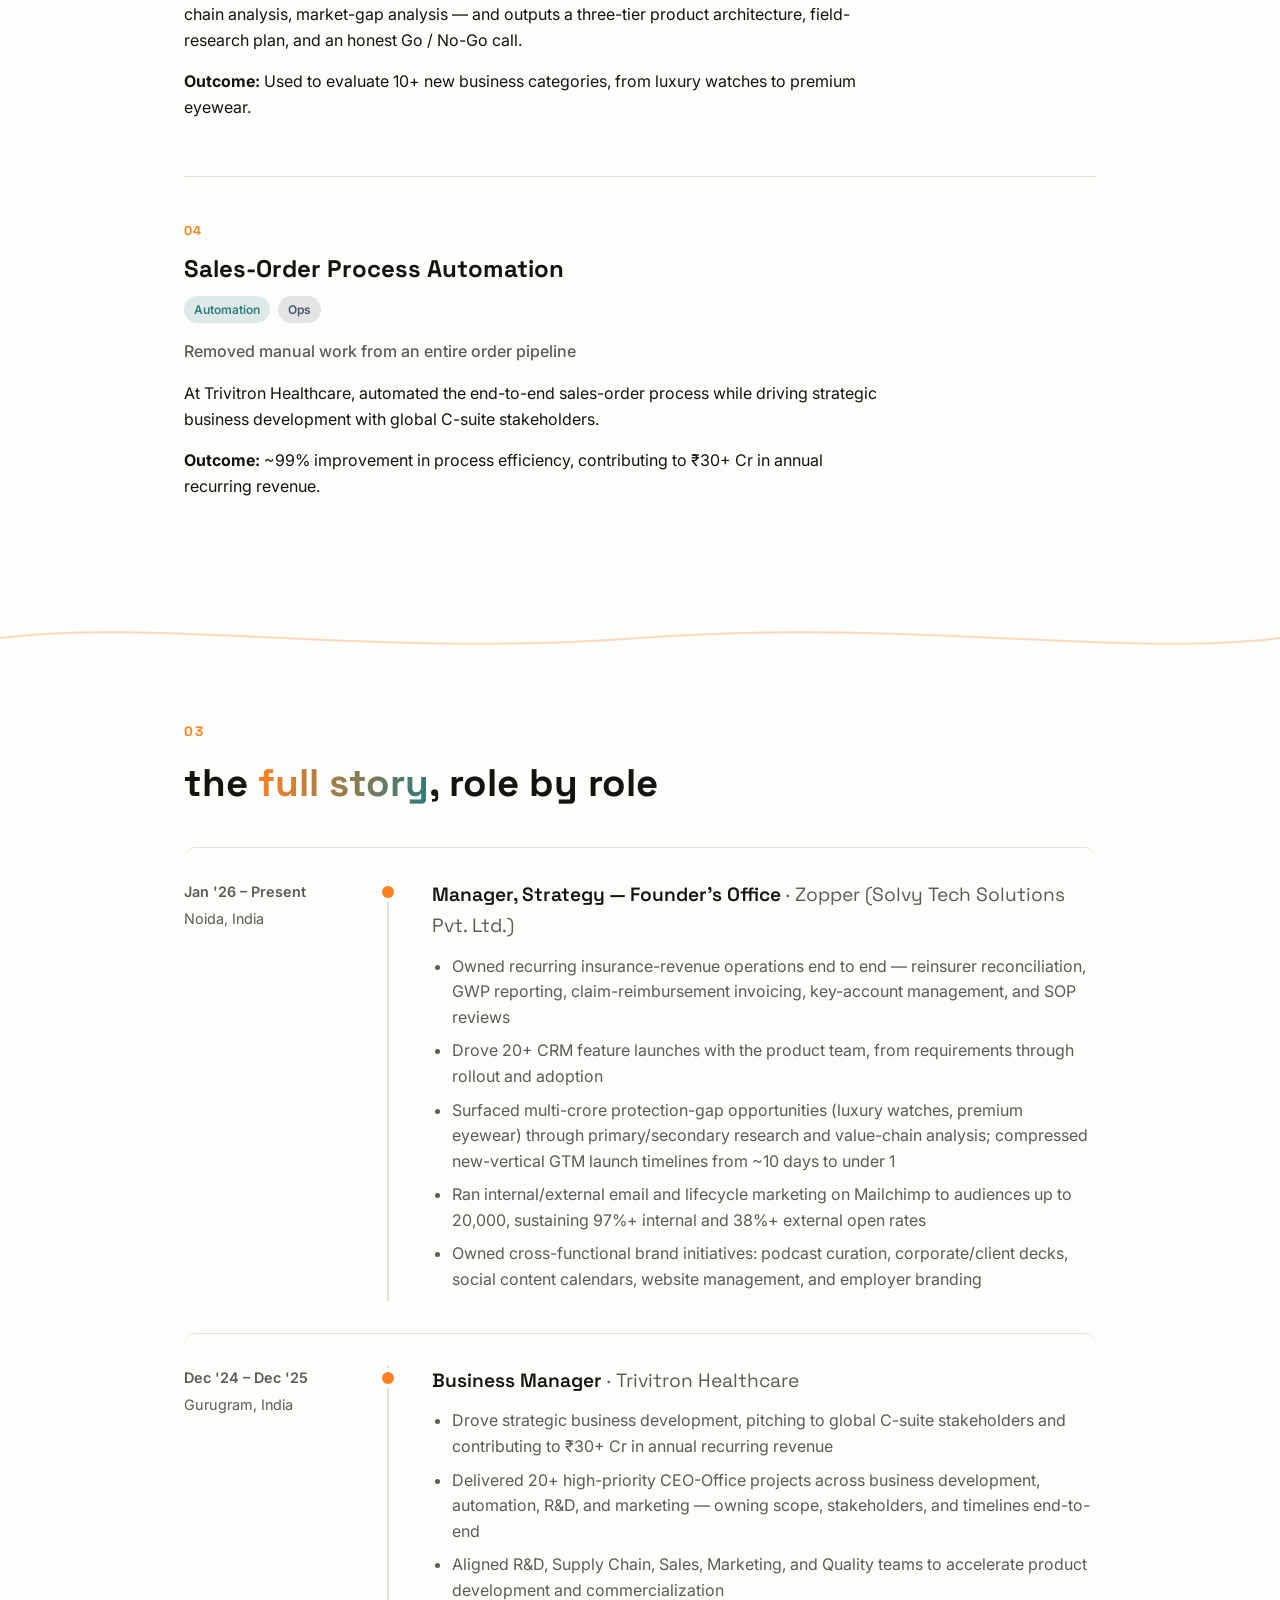
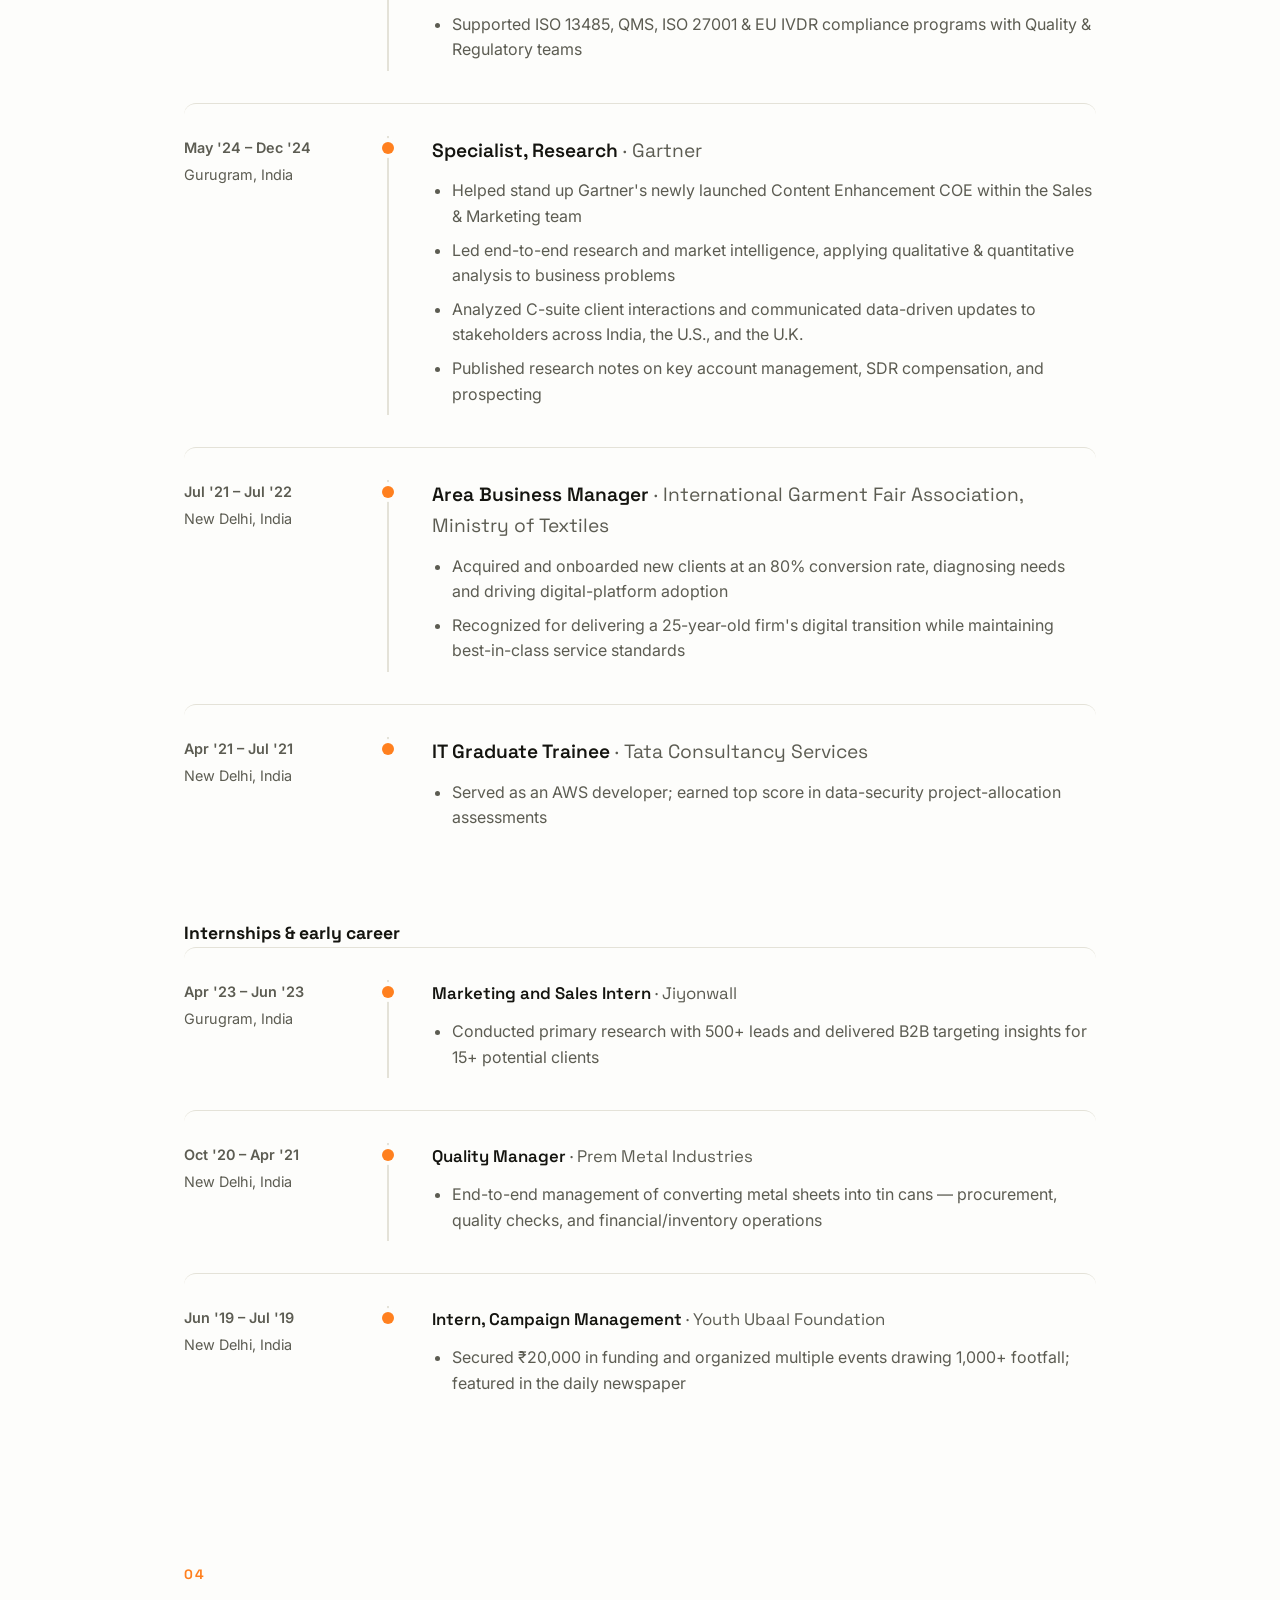
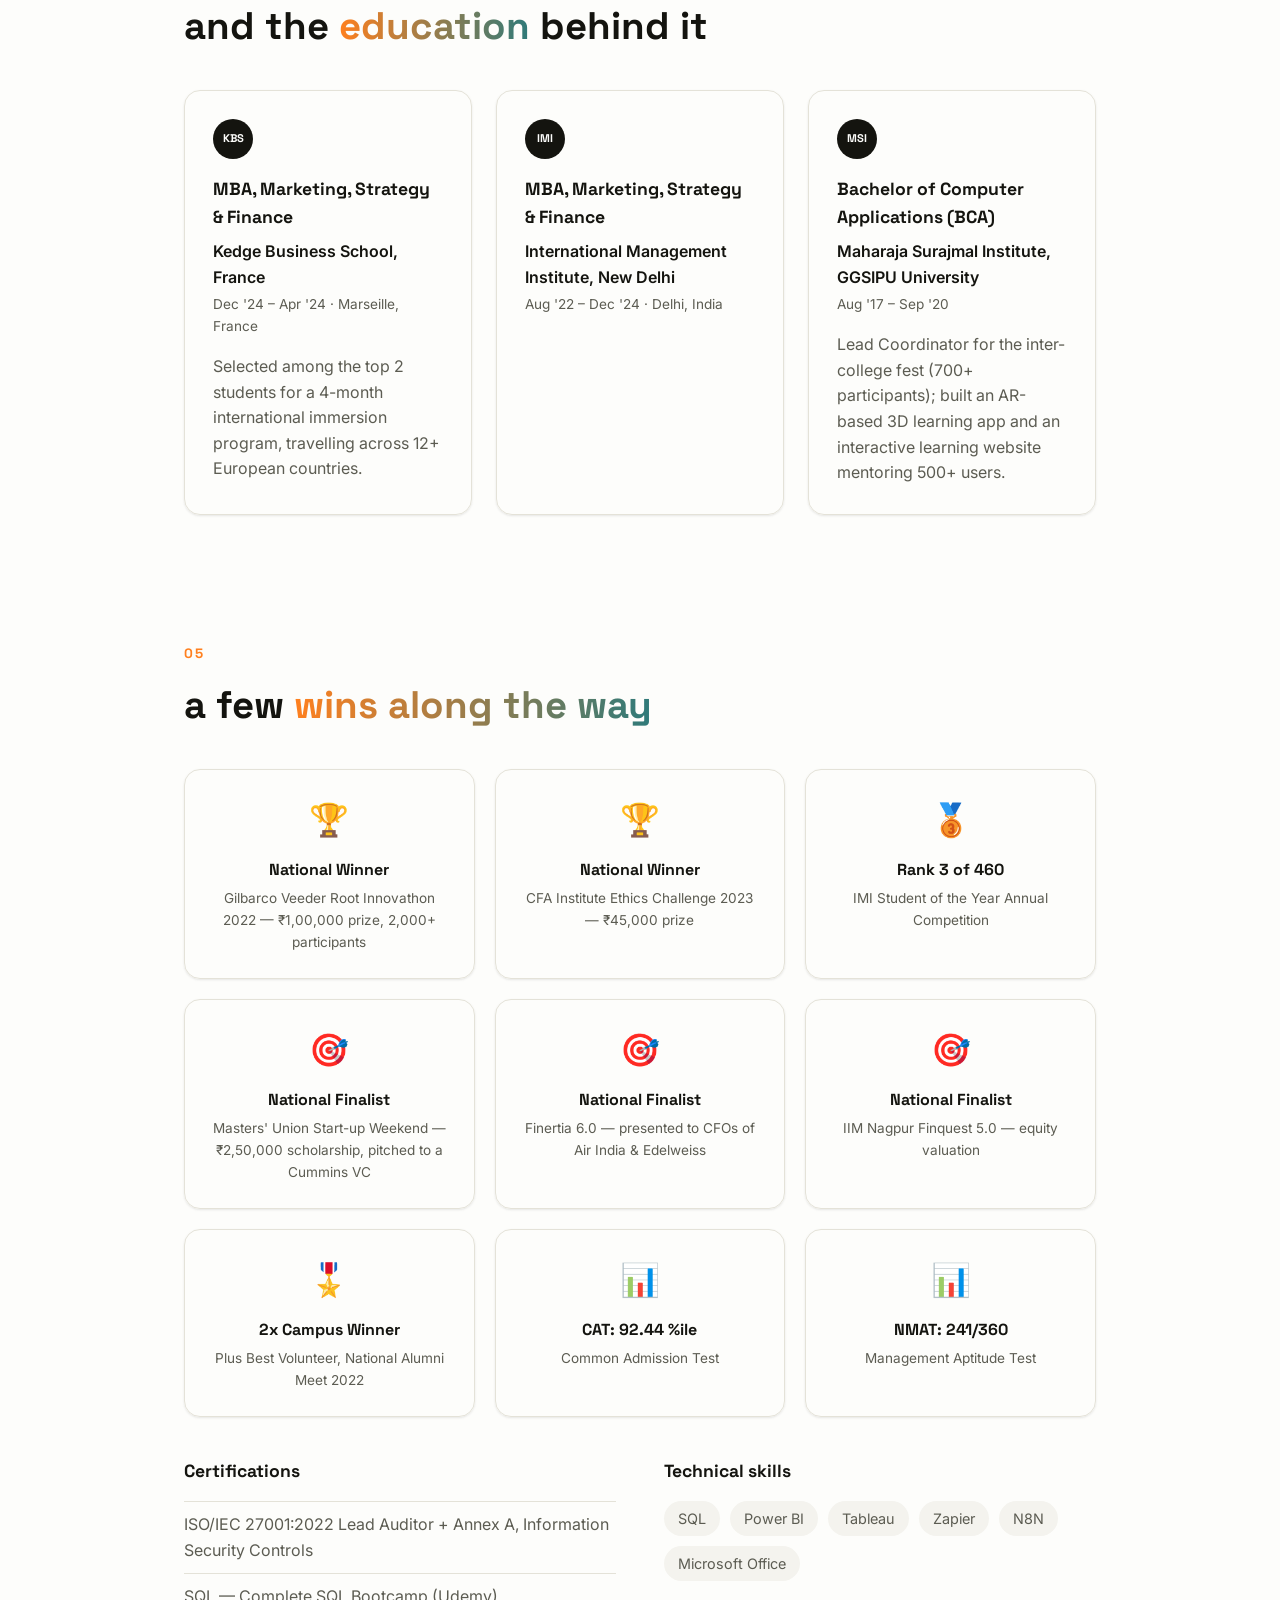
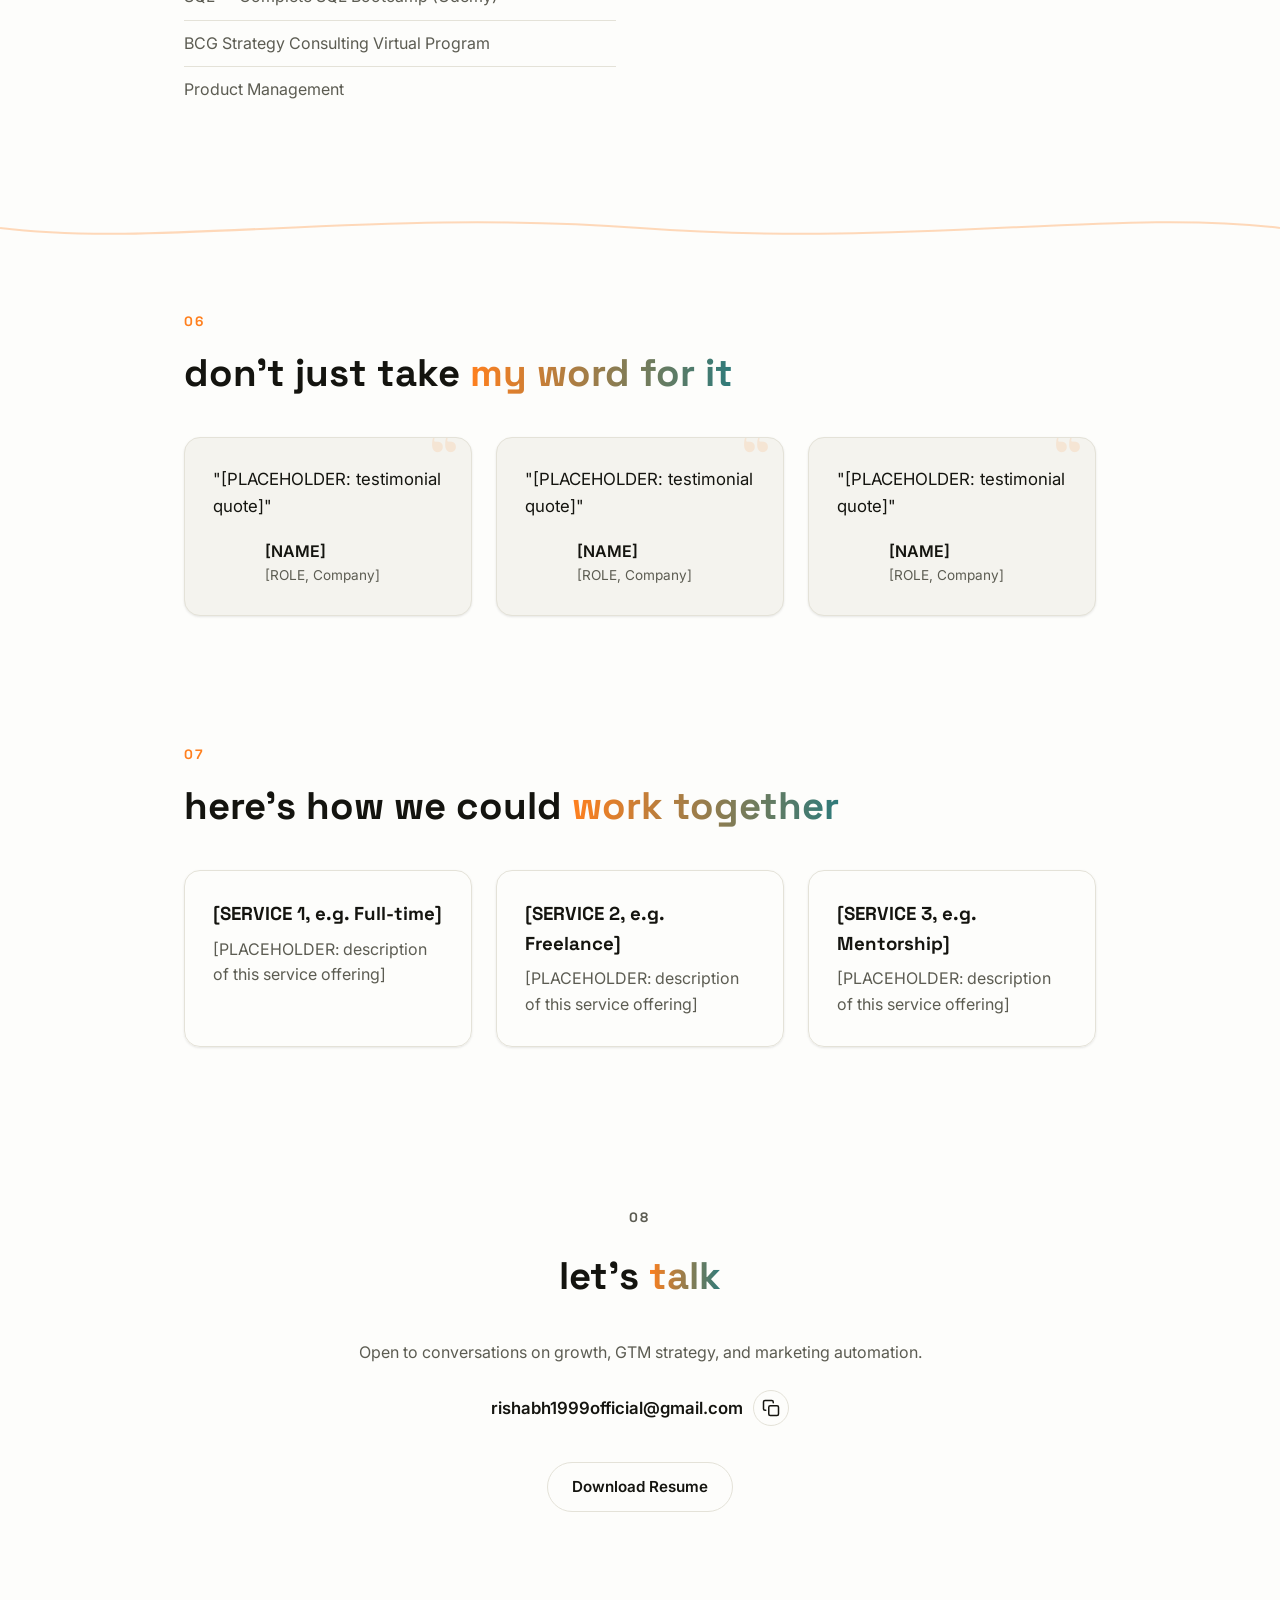
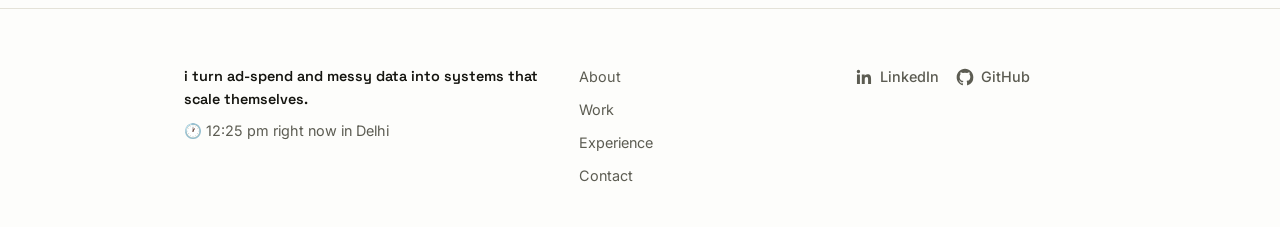
==== commit 9adb592d: "Remove displayed phone number from Contact section (redundant now that WhatsApp button exists and nu" ====
--- a/index.html
+++ b/index.html
@@ -528,14 +528,6 @@
         </button>
       </div>
 
-      <div class="contact__row reveal">
-        <a href="tel:+917042326206" class="contact__value">+91-7042326206</a>
-        <button class="icon-copy-btn" type="button" aria-label="Copy phone number" data-copy="+917042326206">
-          <svg class="icon-copy" viewBox="0 0 24 24" width="18" height="18" fill="none" stroke="currentColor" stroke-width="2" stroke-linecap="round" stroke-linejoin="round" aria-hidden="true"><rect x="9" y="9" width="13" height="13" rx="2"/><path d="M5 15H4a2 2 0 0 1-2-2V4a2 2 0 0 1 2-2h9a2 2 0 0 1 2 2v1"/></svg>
-          <svg class="icon-check" viewBox="0 0 24 24" width="18" height="18" fill="none" stroke="currentColor" stroke-width="2" stroke-linecap="round" stroke-linejoin="round" aria-hidden="true"><polyline points="20 6 9 17 4 12"/></svg>
-        </button>
-      </div>
-
       <a href="resume.pdf" class="btn btn--ghost reveal" style="margin-top: 24px;" download>Download Resume</a>
     </section>
   </main>
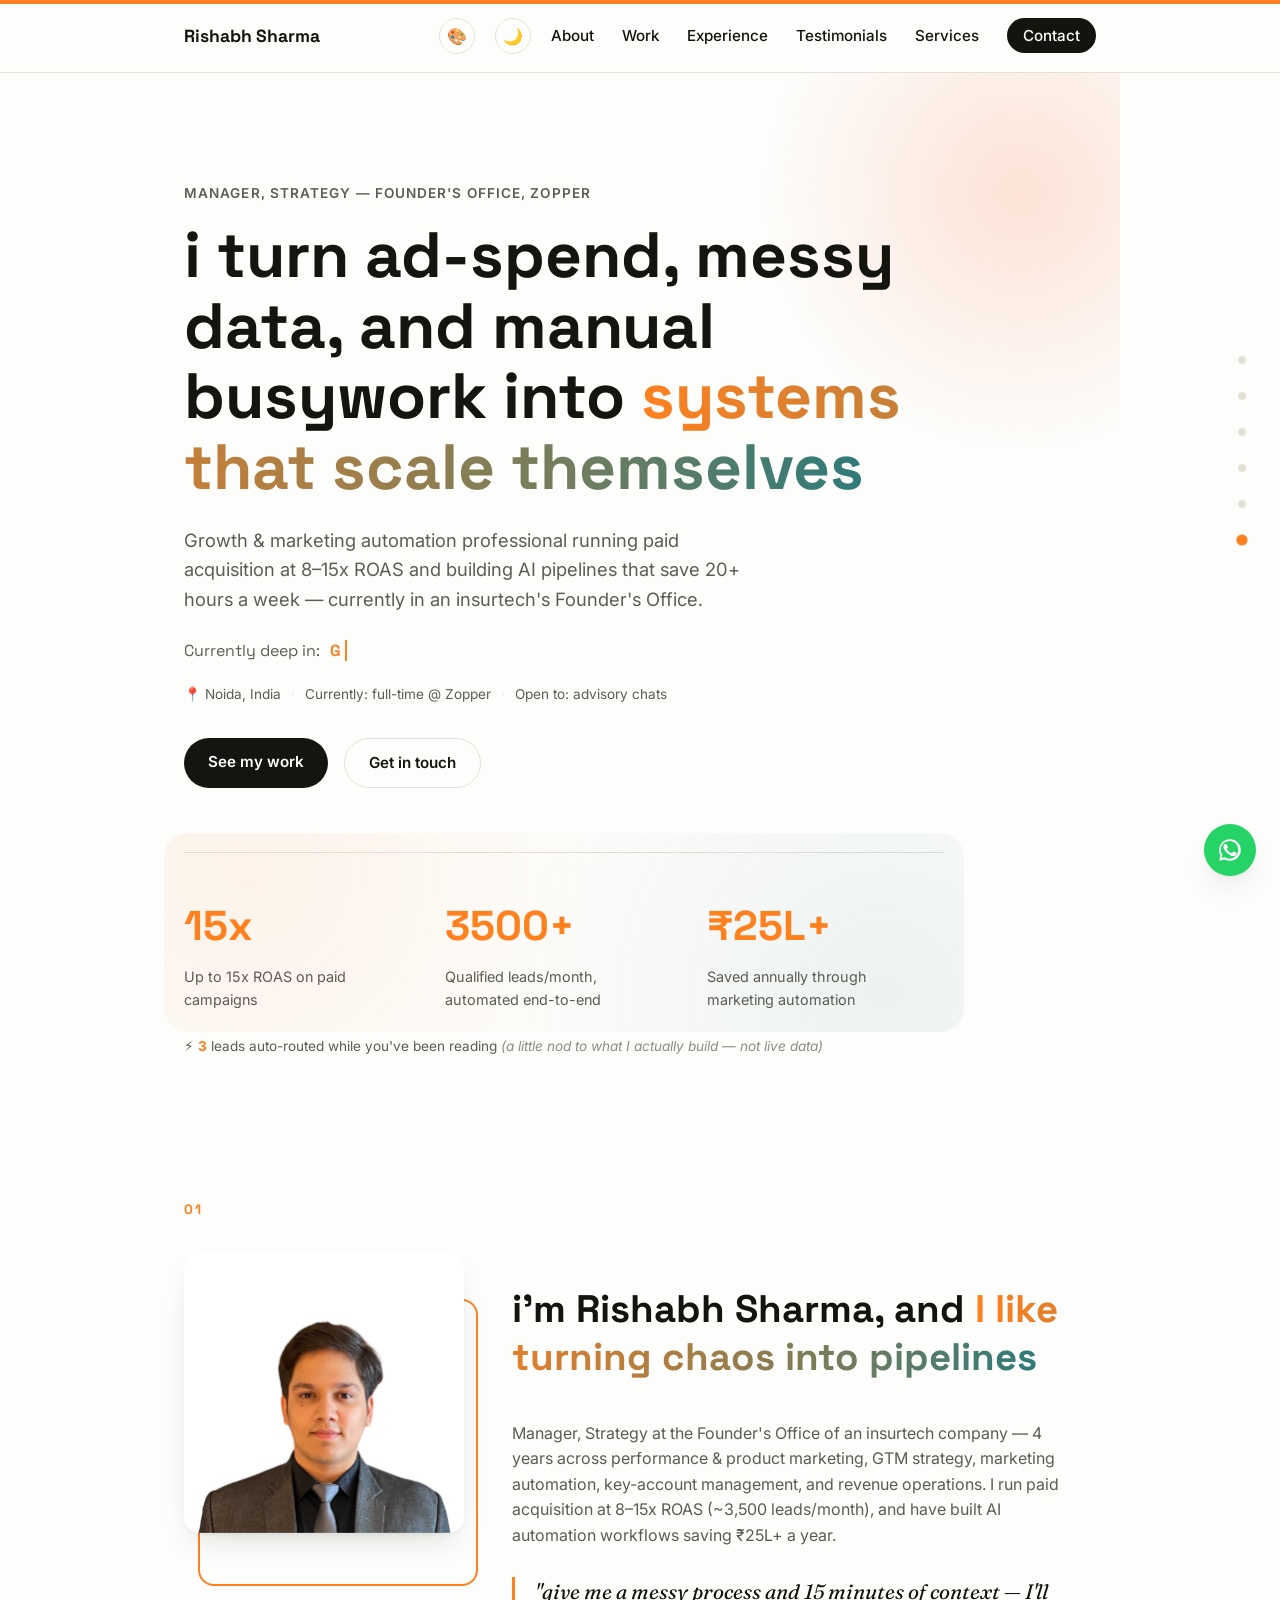
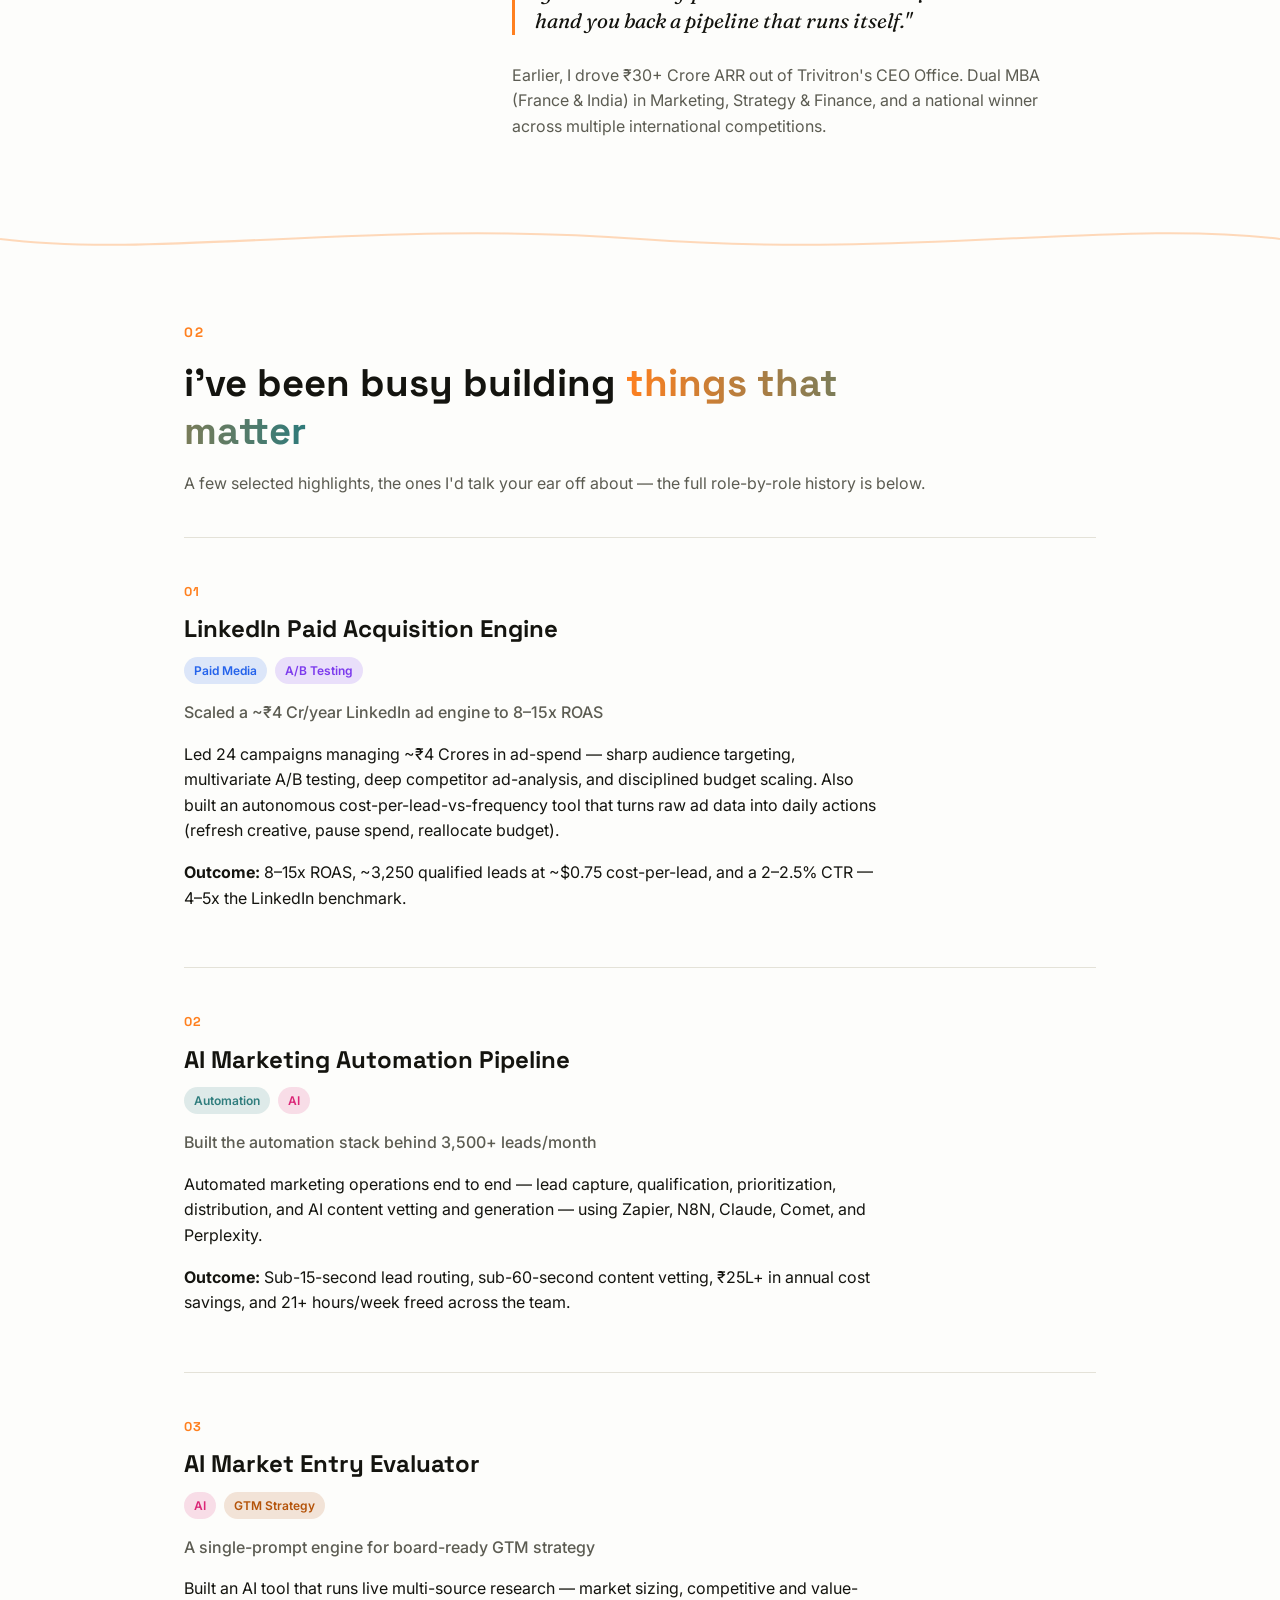
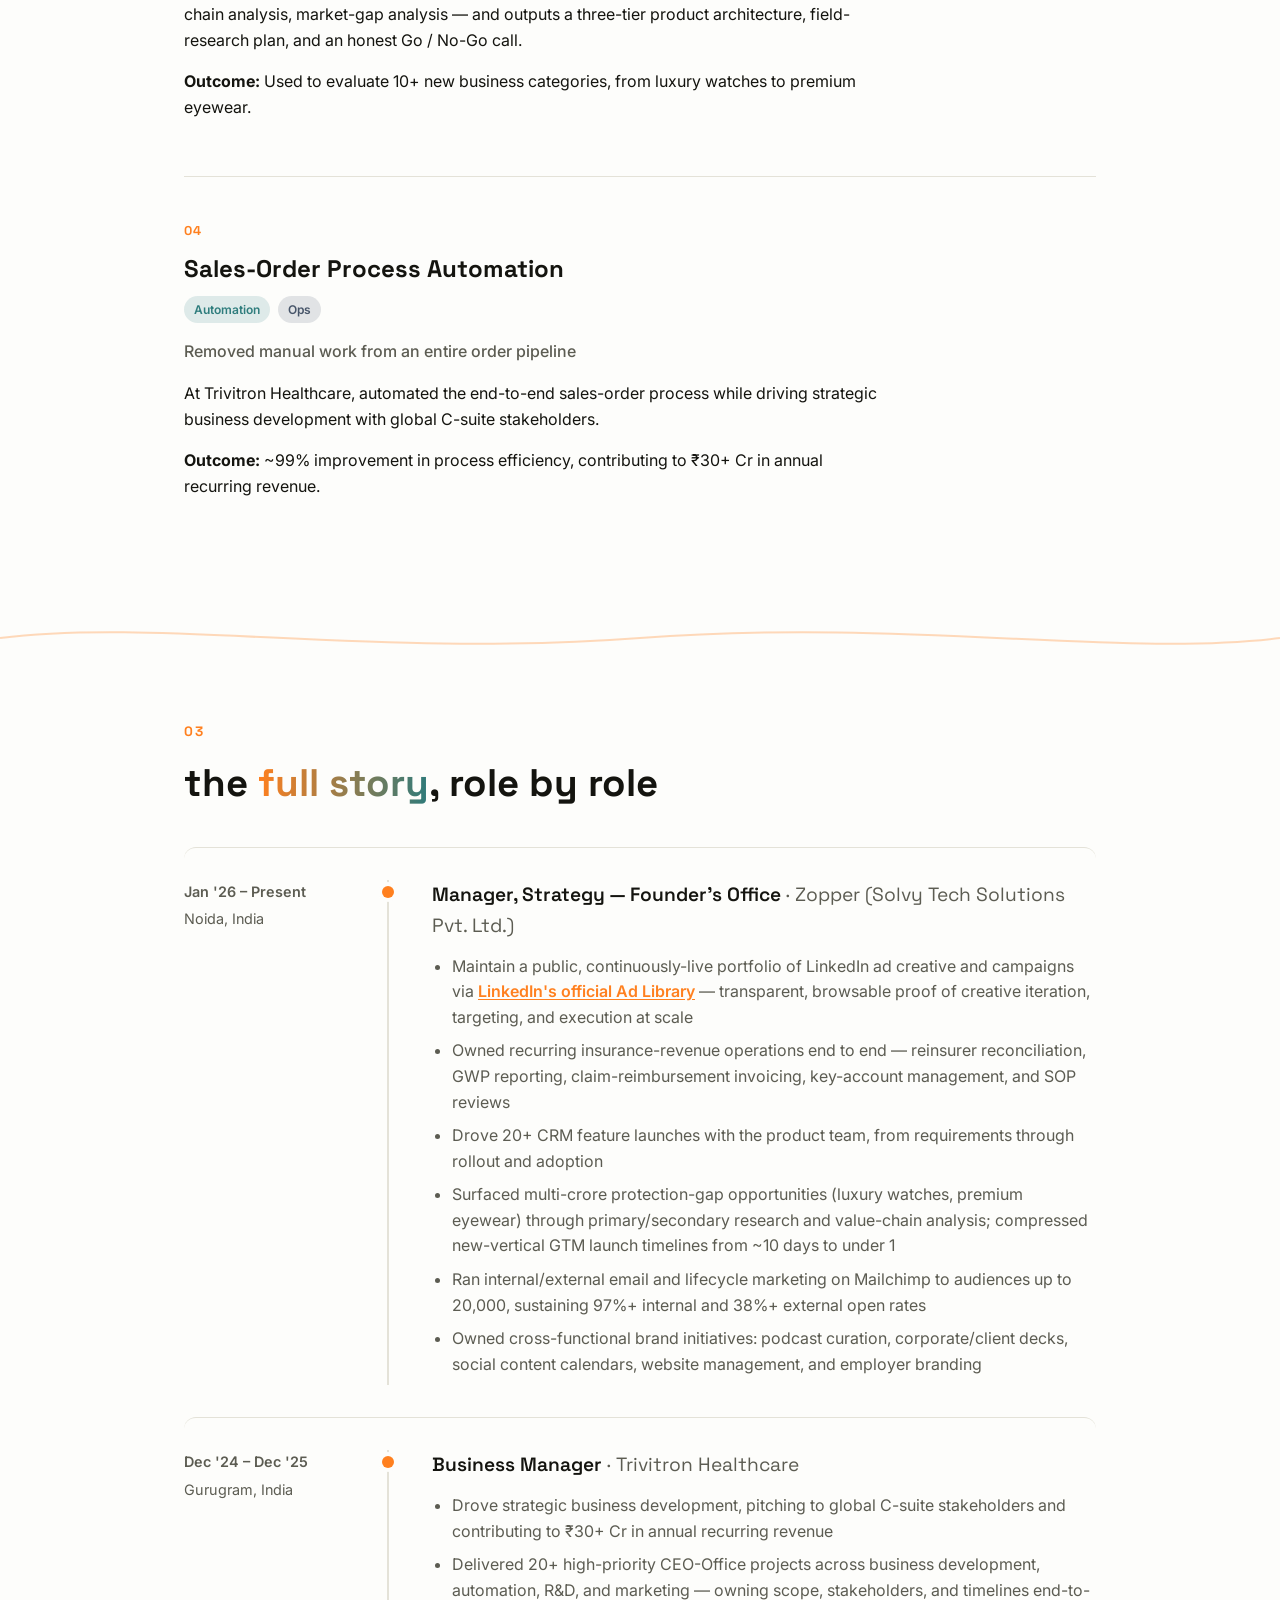
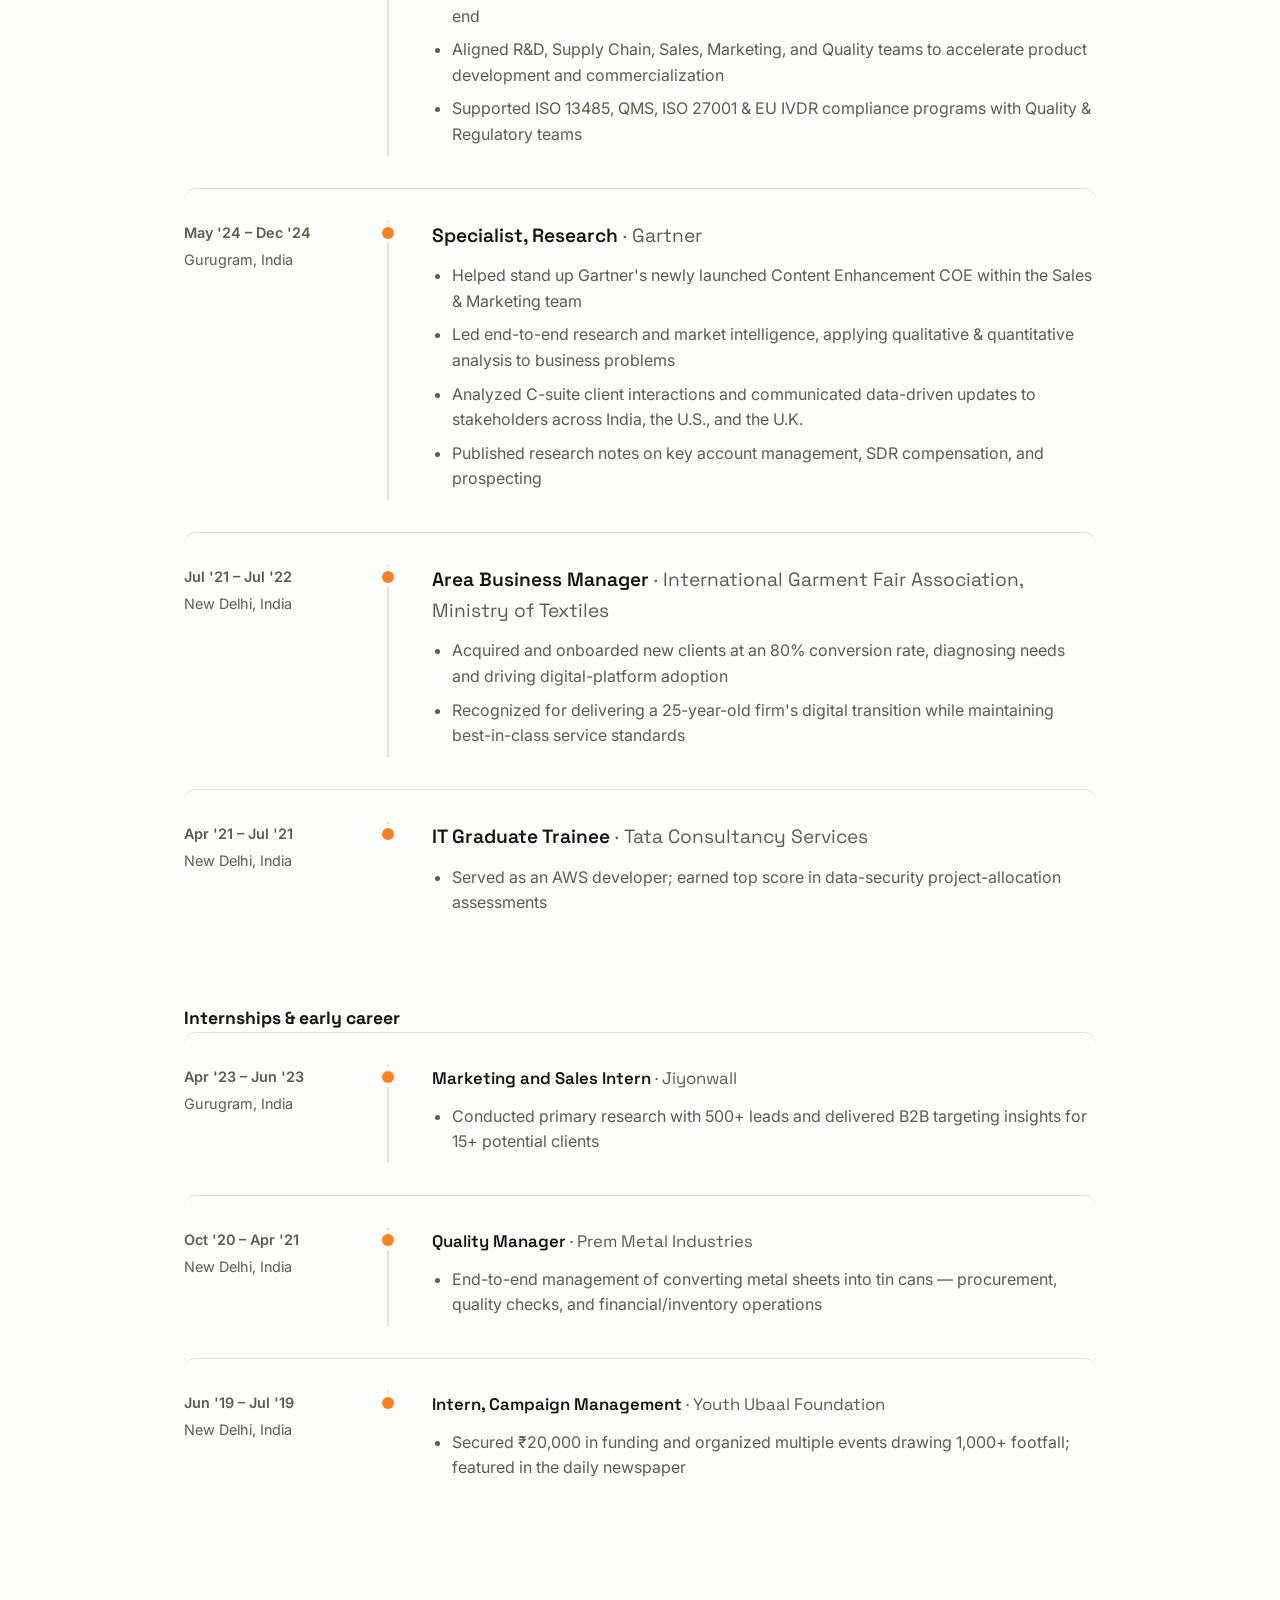
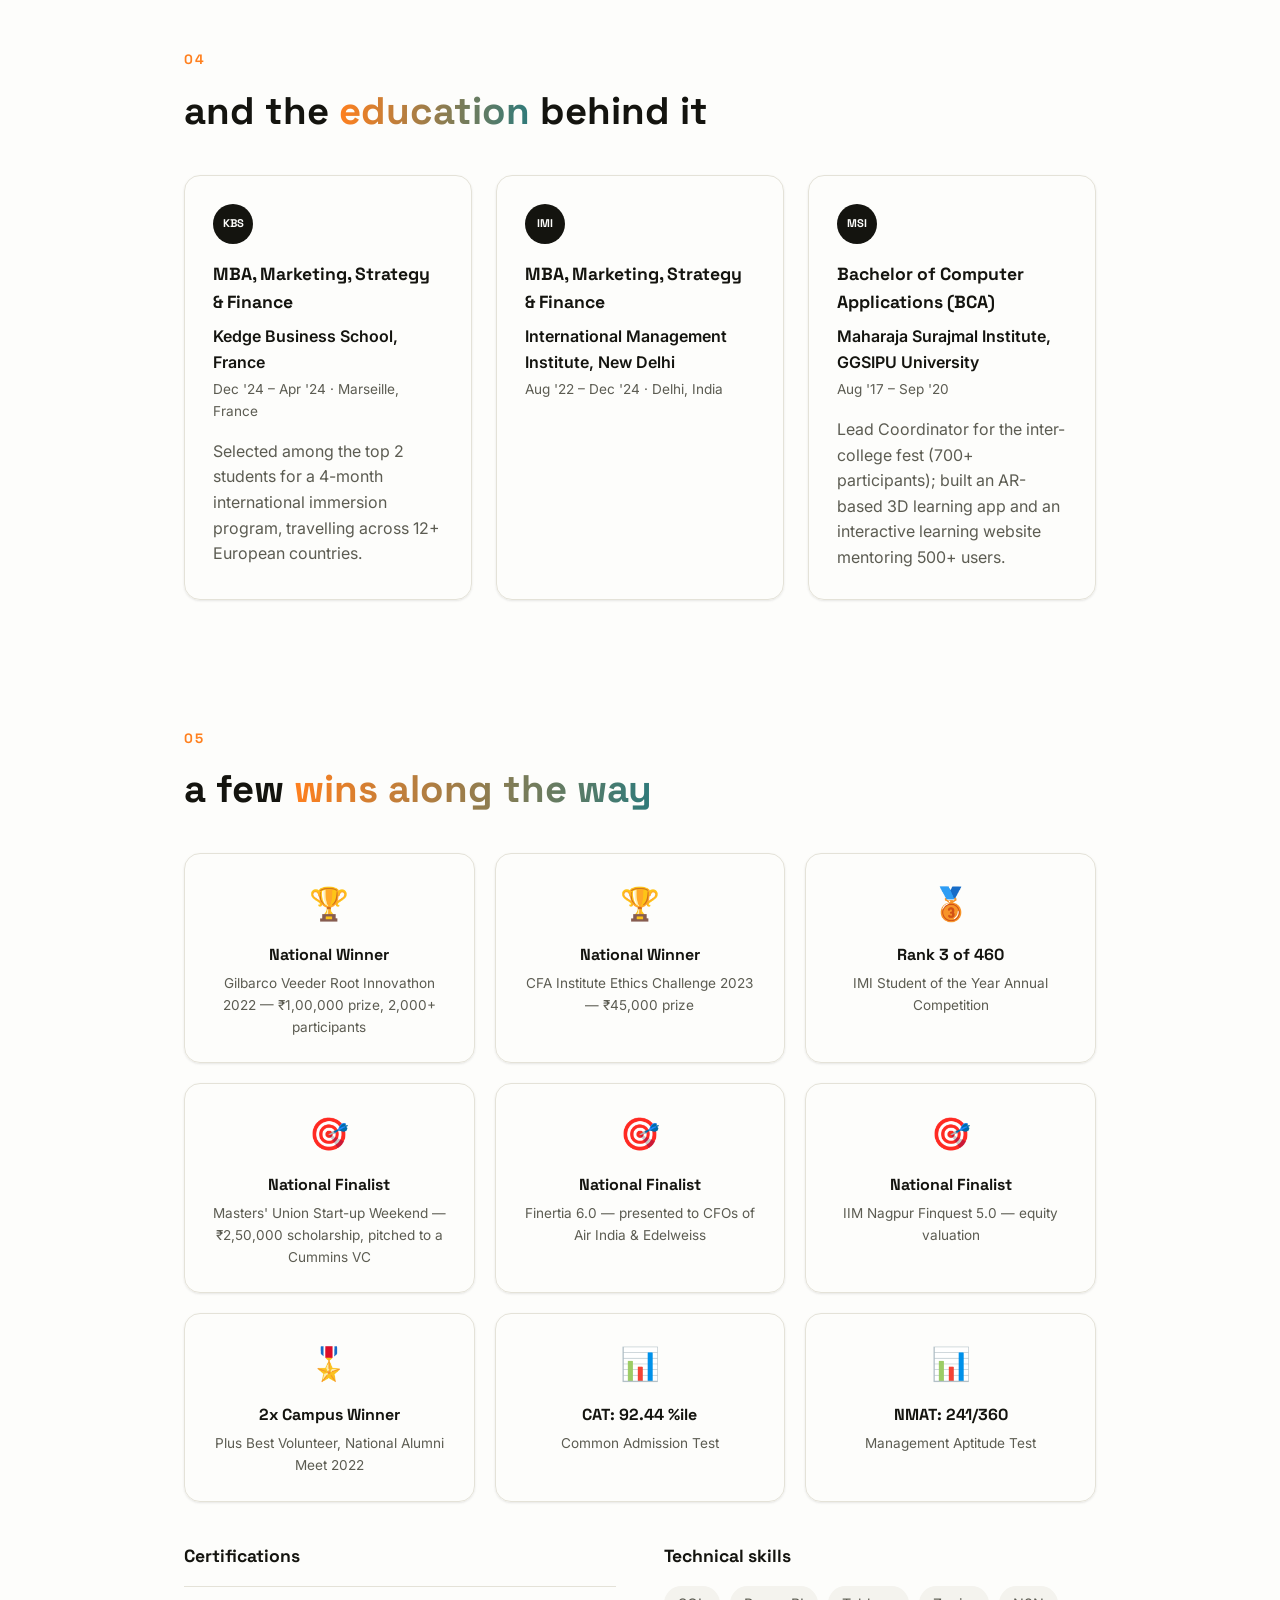
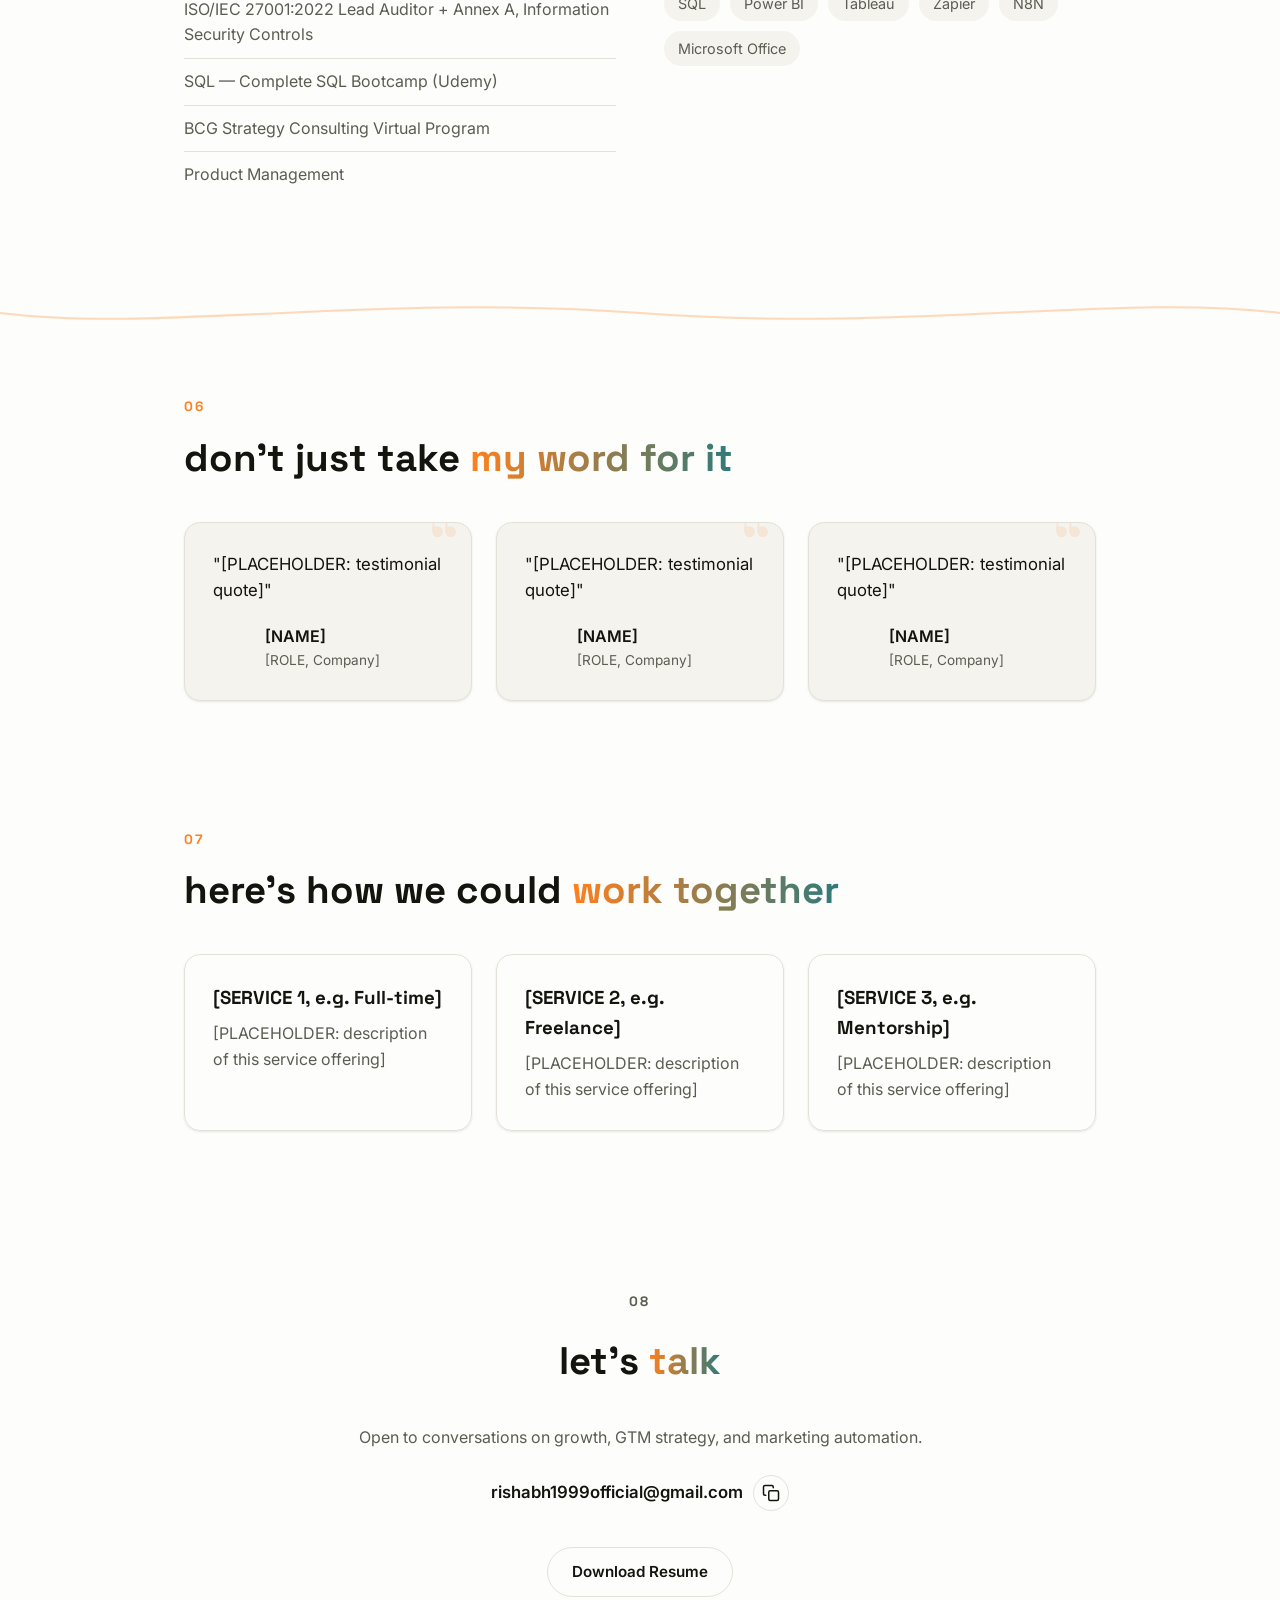
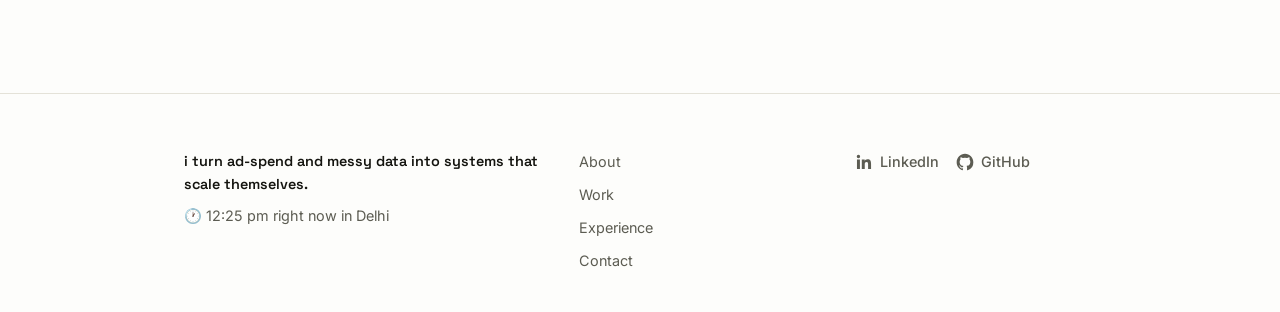
==== commit a1664d58: "Add LinkedIn Ad Library portfolio link as a bullet in the Zopper experience timeline" ====
--- a/index.html
+++ b/index.html
@@ -232,6 +232,7 @@
           <div class="timeline__body">
             <h3>Manager, Strategy — Founder's Office <span class="timeline__company">· Zopper (Solvy Tech Solutions Pvt. Ltd.)</span></h3>
             <ul>
+              <li>Maintain a public, continuously-live portfolio of LinkedIn ad creative and campaigns via <a href="https://www.linkedin.com/ad-library/search?accountOwner=zopper" target="_blank" rel="noopener">LinkedIn's official Ad Library</a> — transparent, browsable proof of creative iteration, targeting, and execution at scale</li>
               <li>Owned recurring insurance-revenue operations end to end — reinsurer reconciliation, GWP reporting, claim-reimbursement invoicing, key-account management, and SOP reviews</li>
               <li>Drove 20+ CRM feature launches with the product team, from requirements through rollout and adoption</li>
               <li>Surfaced multi-crore protection-gap opportunities (luxury watches, premium eyewear) through primary/secondary research and value-chain analysis; compressed new-vertical GTM launch timelines from ~10 days to under 1</li>
--- a/css/styles.css
+++ b/css/styles.css
@@ -797,6 +797,17 @@
   margin: 0;
   padding-left: 20px;
   color: var(--color-muted);
+}
+
+.timeline__body a {
+  color: var(--color-accent);
+  font-weight: 600;
+  text-decoration: underline;
+  text-underline-offset: 2px;
+}
+
+.timeline__body a:hover {
+  color: var(--color-accent-2);
 }
 
 .timeline__body li {
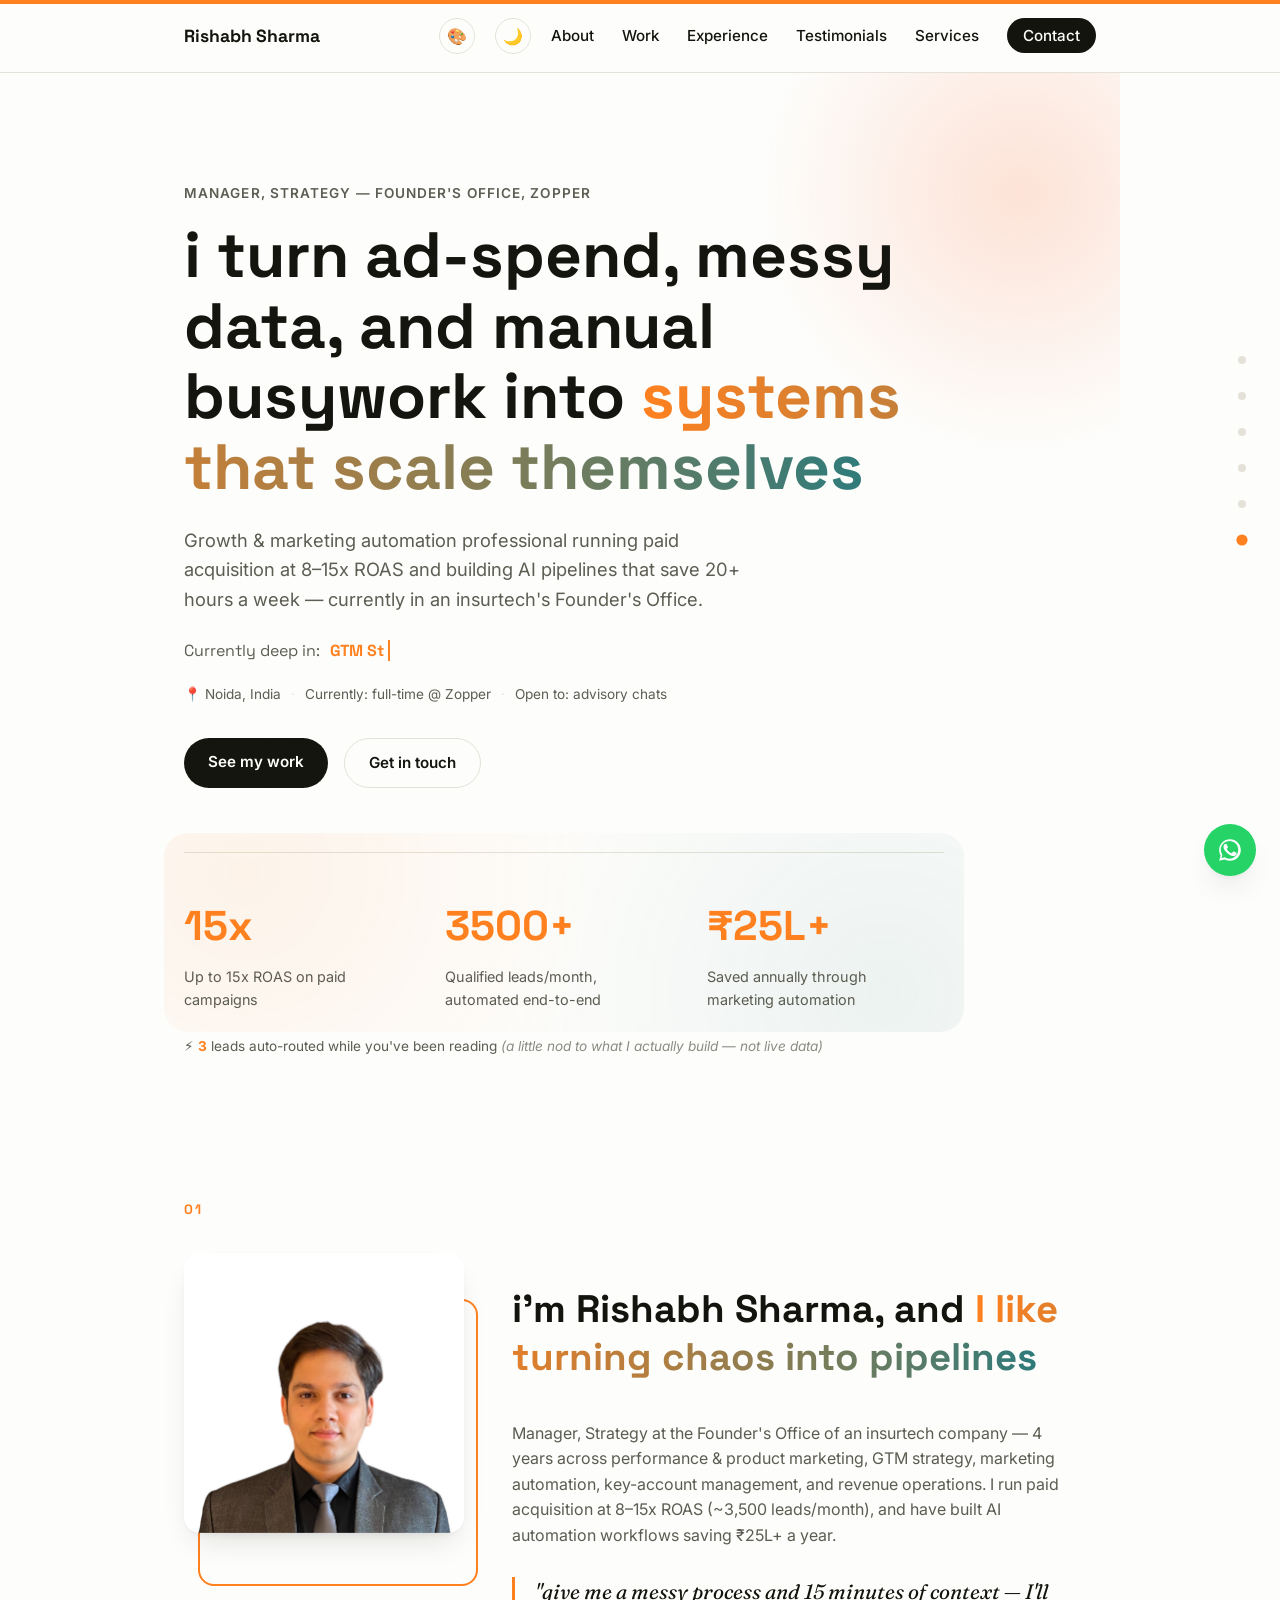
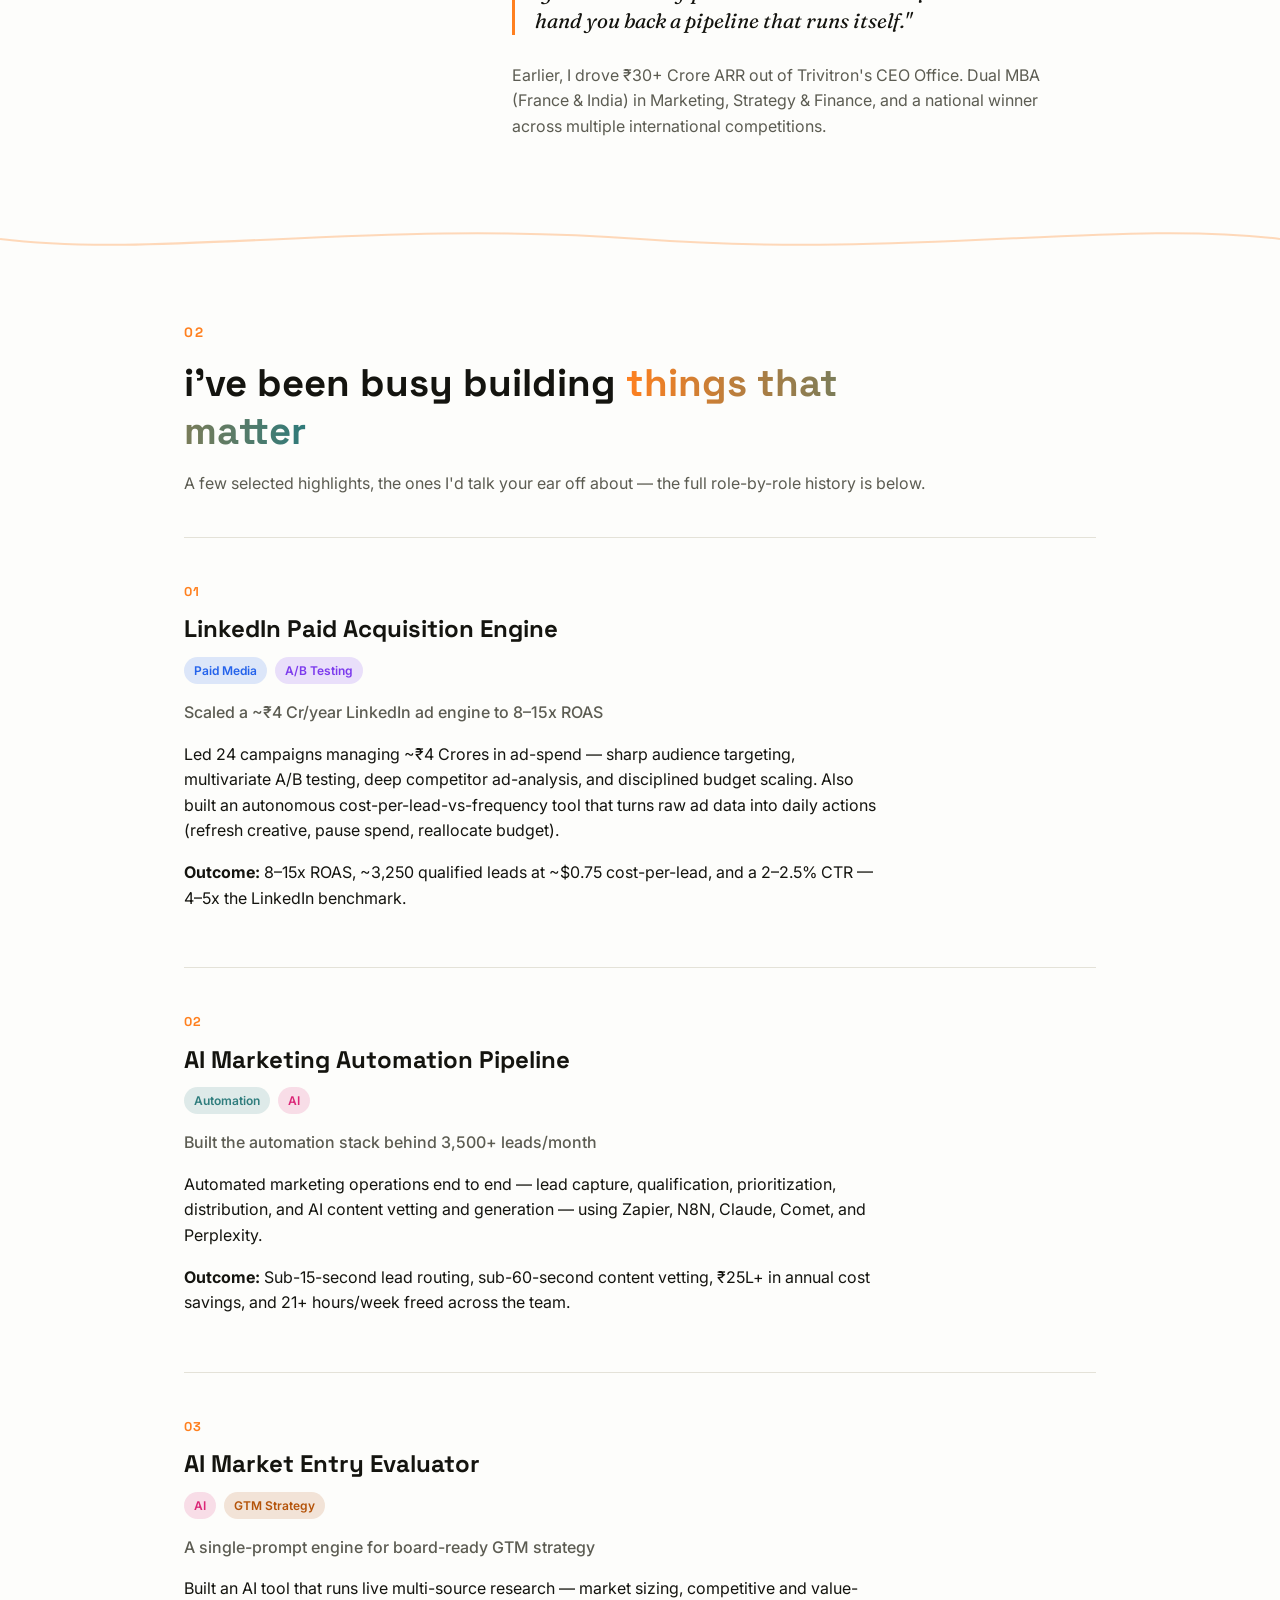
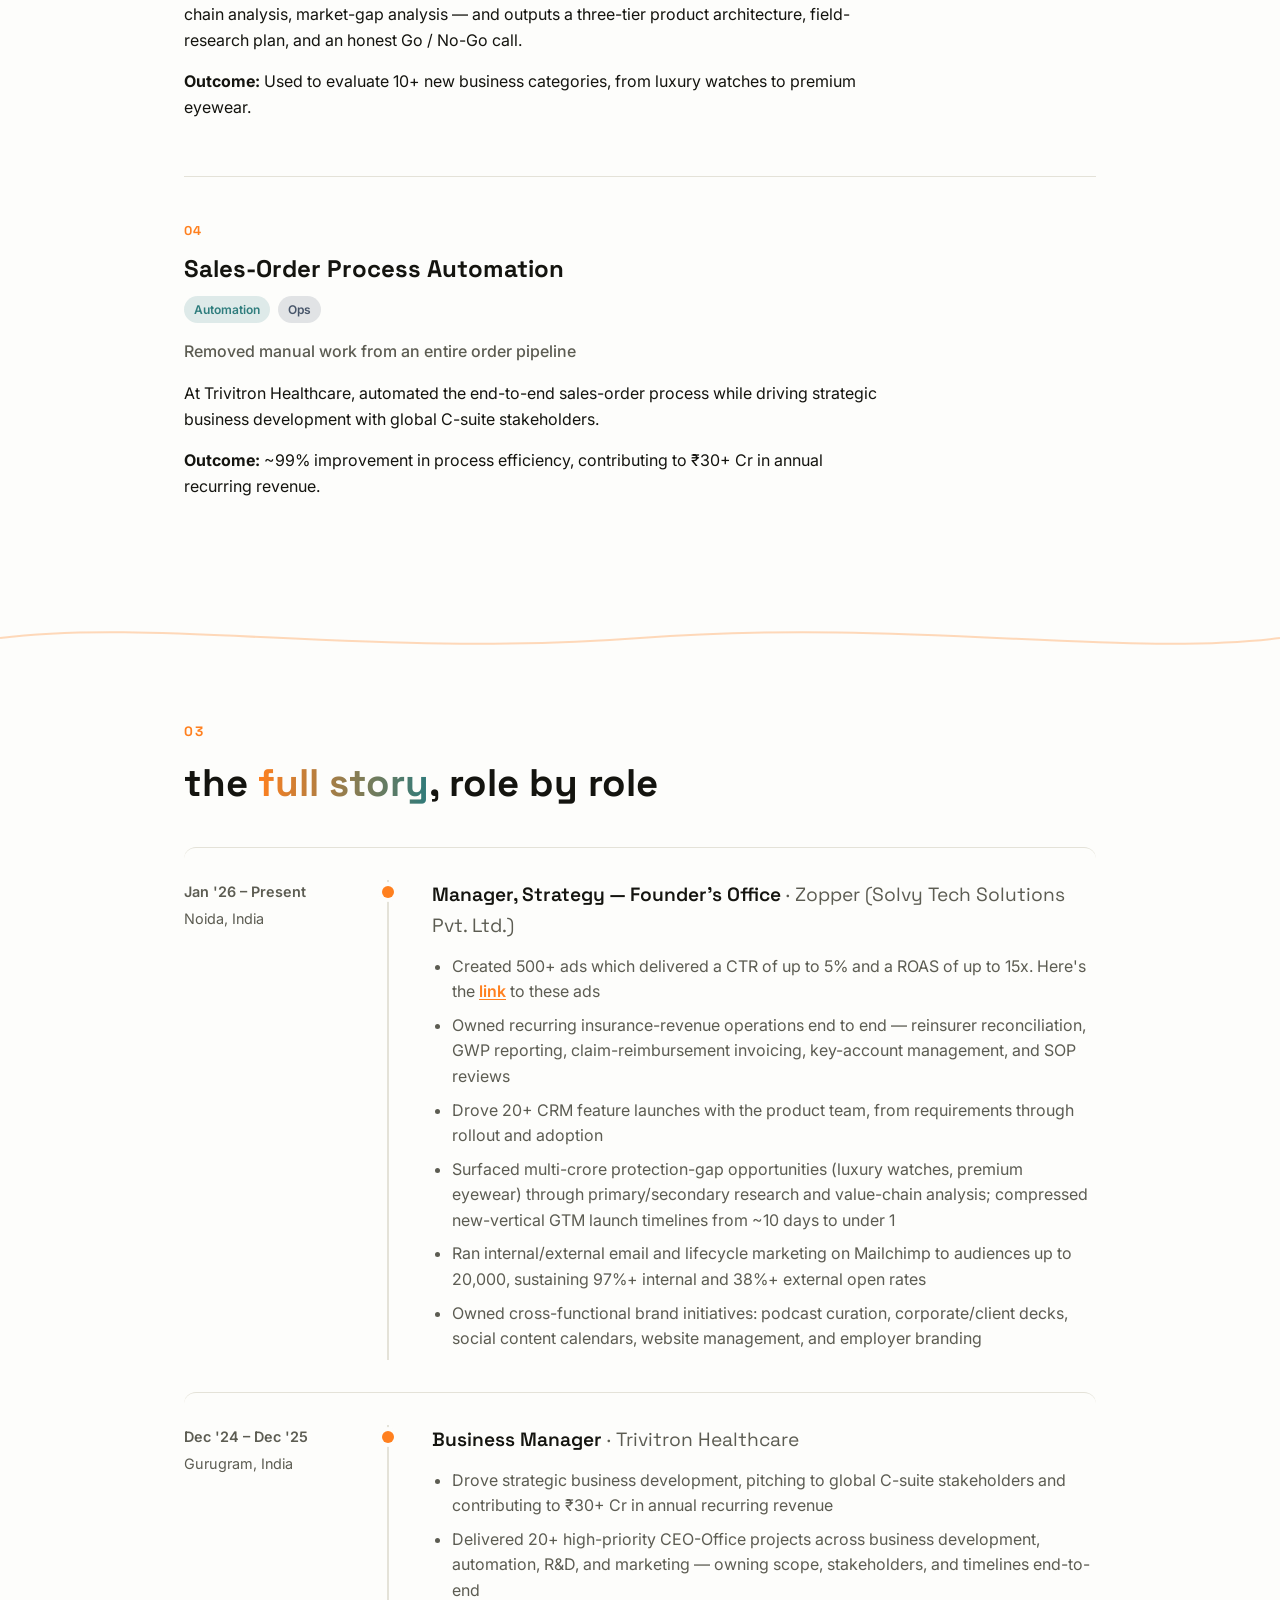
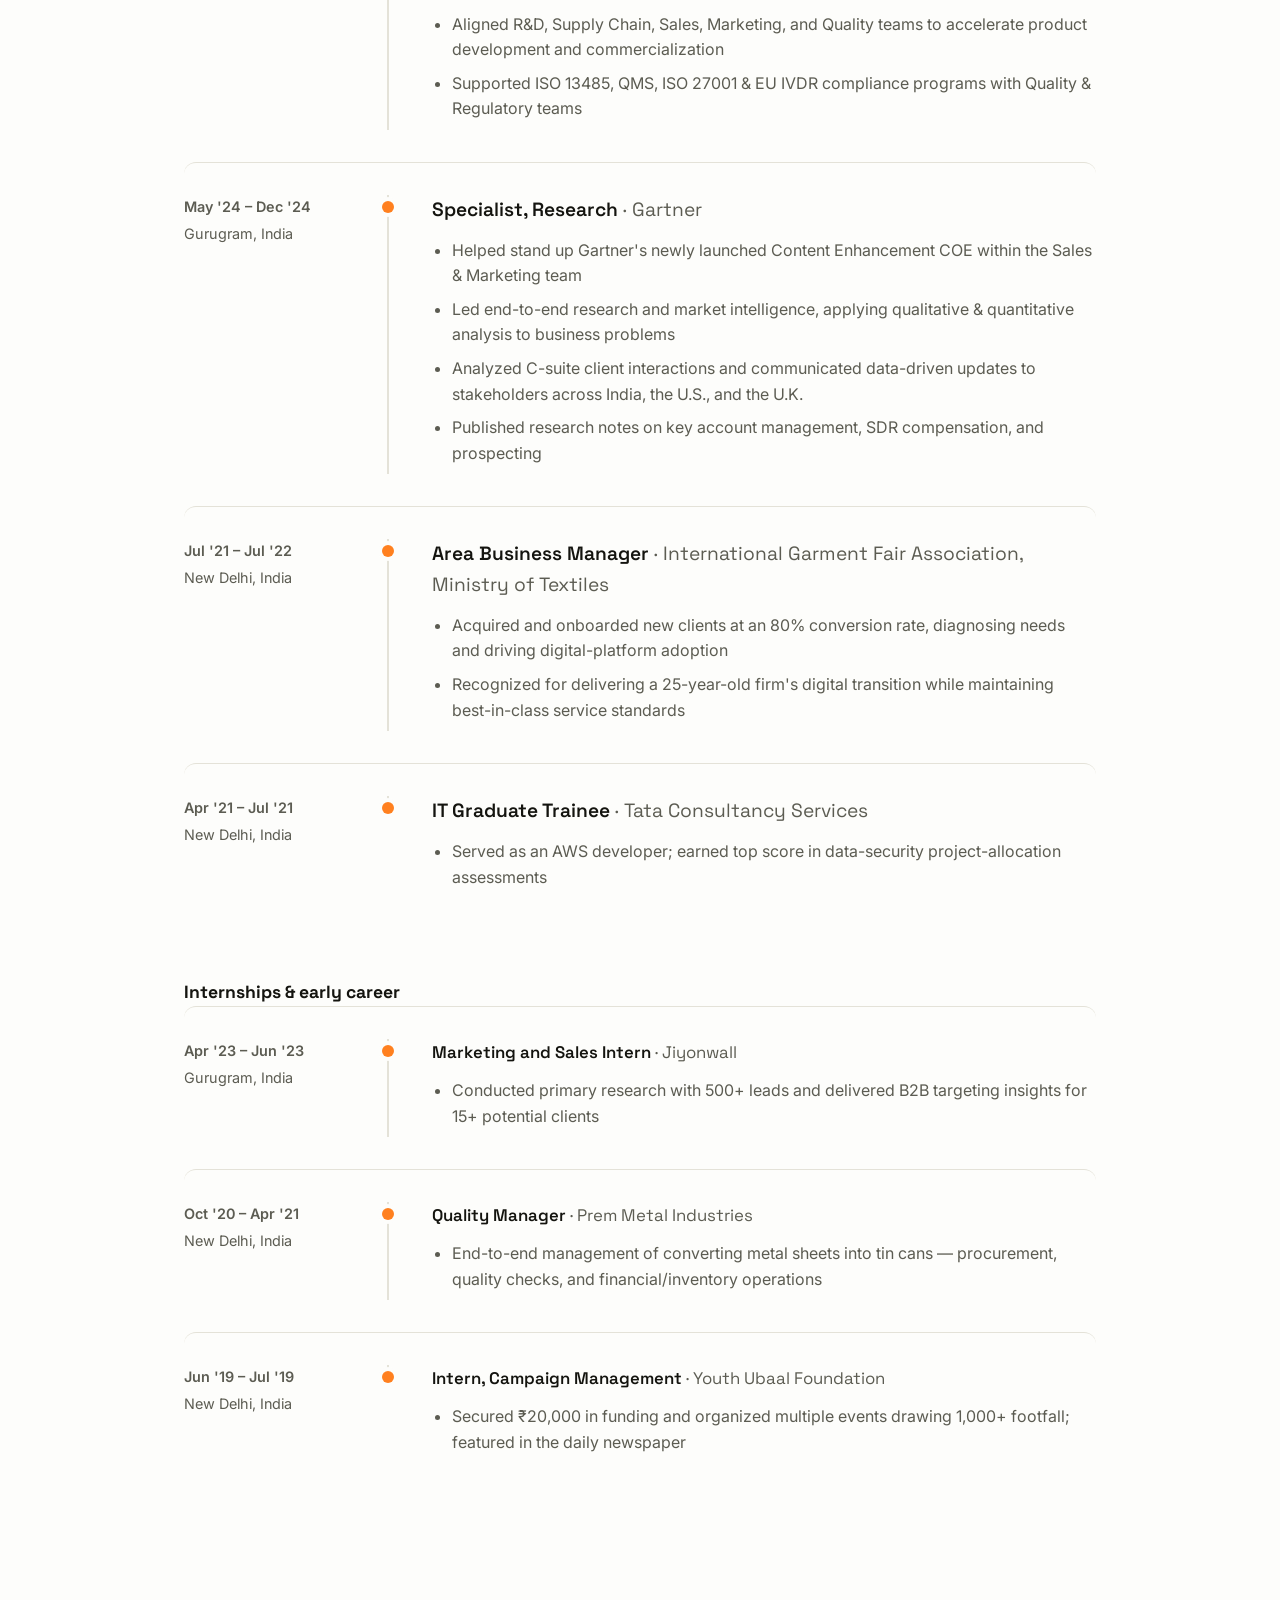
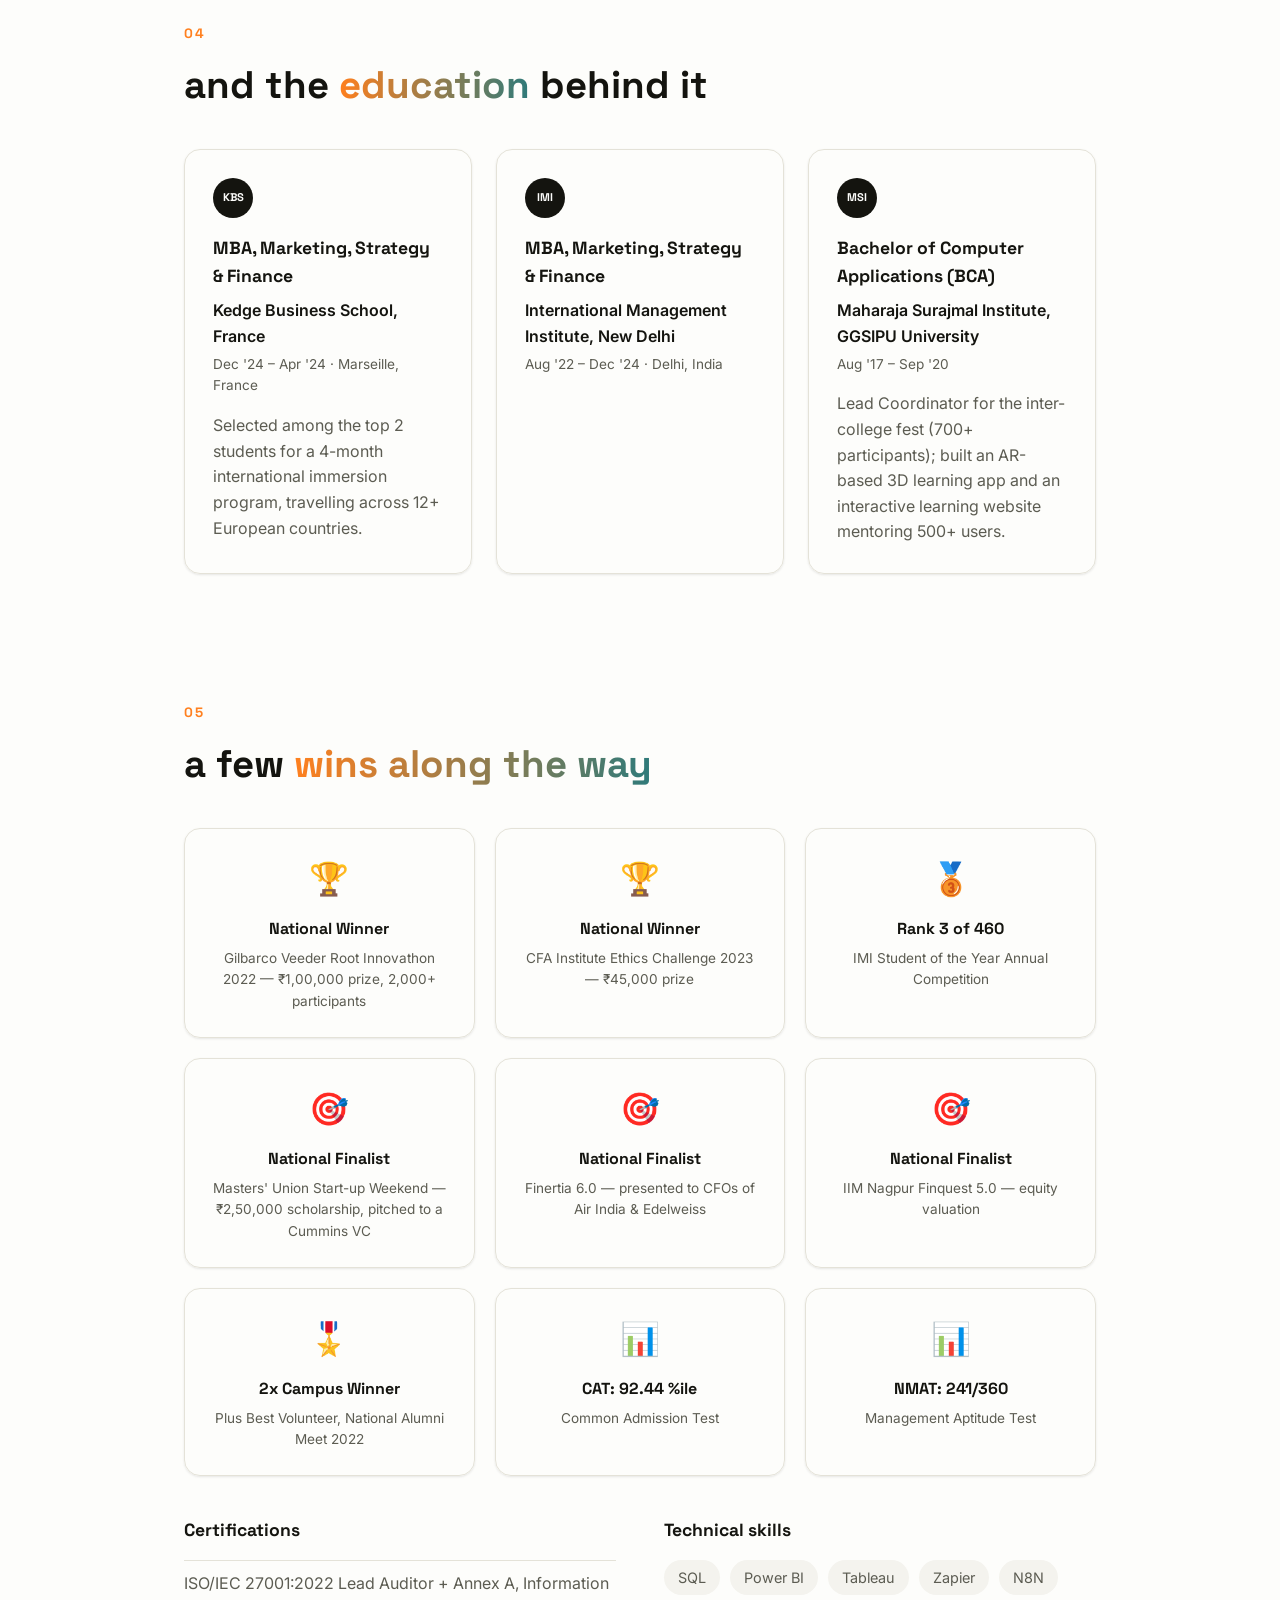
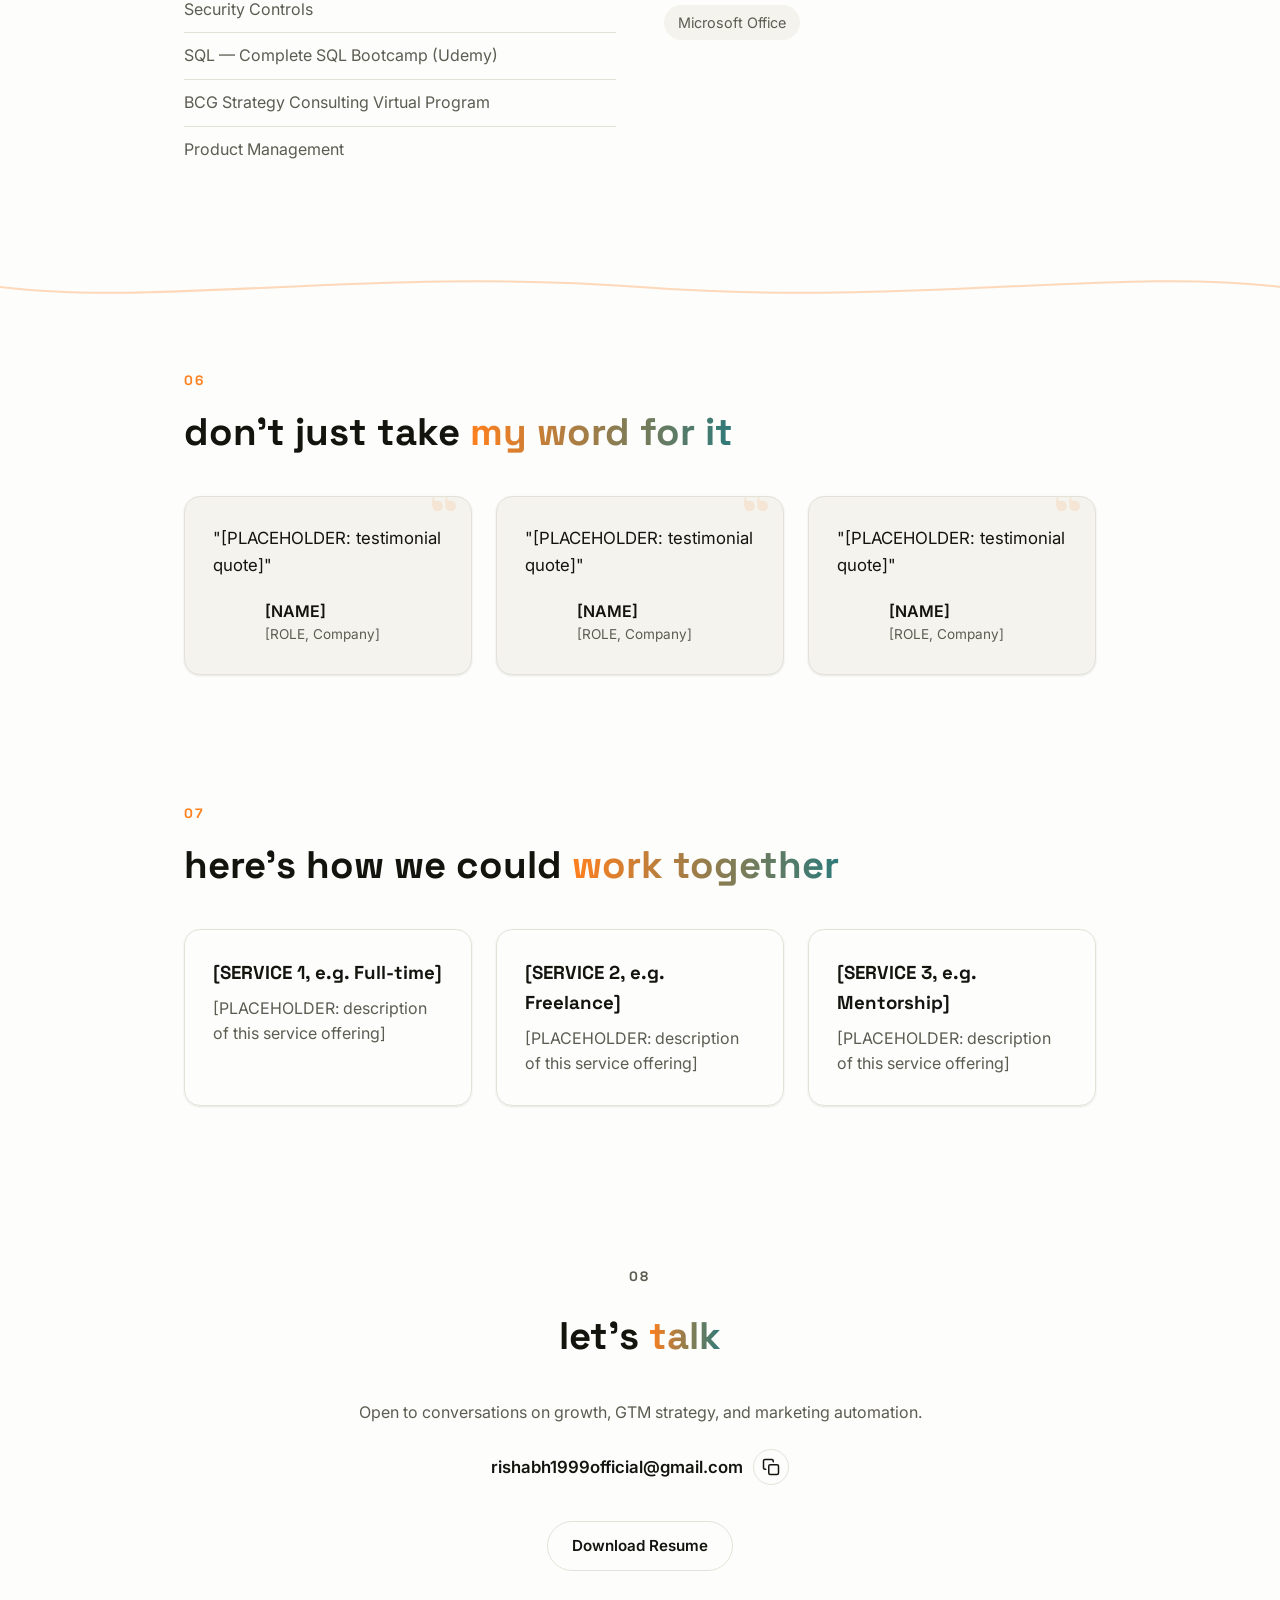
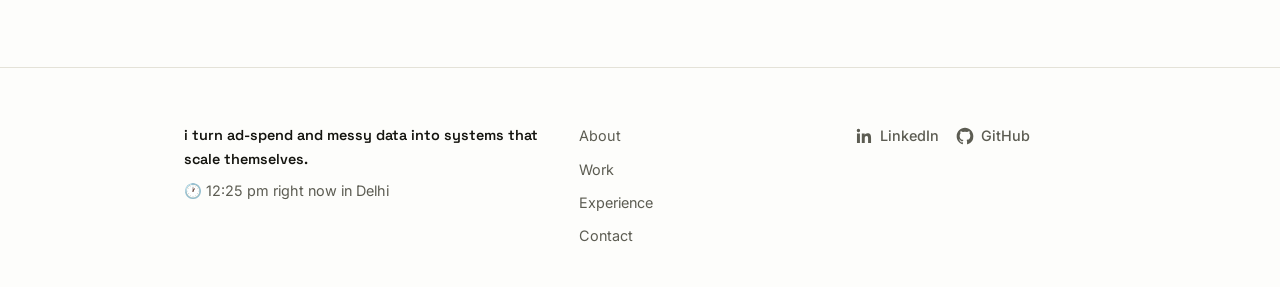
==== commit bf000912: "Update Zopper ad-library bullet with specific stats (500+ ads, up to 5% CTR, up to 15x ROAS)" ====
--- a/index.html
+++ b/index.html
@@ -232,7 +232,7 @@
           <div class="timeline__body">
             <h3>Manager, Strategy — Founder's Office <span class="timeline__company">· Zopper (Solvy Tech Solutions Pvt. Ltd.)</span></h3>
             <ul>
-              <li>Maintain a public, continuously-live portfolio of LinkedIn ad creative and campaigns via <a href="https://www.linkedin.com/ad-library/search?accountOwner=zopper" target="_blank" rel="noopener">LinkedIn's official Ad Library</a> — transparent, browsable proof of creative iteration, targeting, and execution at scale</li>
+              <li>Created 500+ ads which delivered a CTR of up to 5% and a ROAS of up to 15x. Here's the <a href="https://www.linkedin.com/ad-library/search?accountOwner=zopper" target="_blank" rel="noopener">link</a> to these ads</li>
               <li>Owned recurring insurance-revenue operations end to end — reinsurer reconciliation, GWP reporting, claim-reimbursement invoicing, key-account management, and SOP reviews</li>
               <li>Drove 20+ CRM feature launches with the product team, from requirements through rollout and adoption</li>
               <li>Surfaced multi-crore protection-gap opportunities (luxury watches, premium eyewear) through primary/secondary research and value-chain analysis; compressed new-vertical GTM launch timelines from ~10 days to under 1</li>
